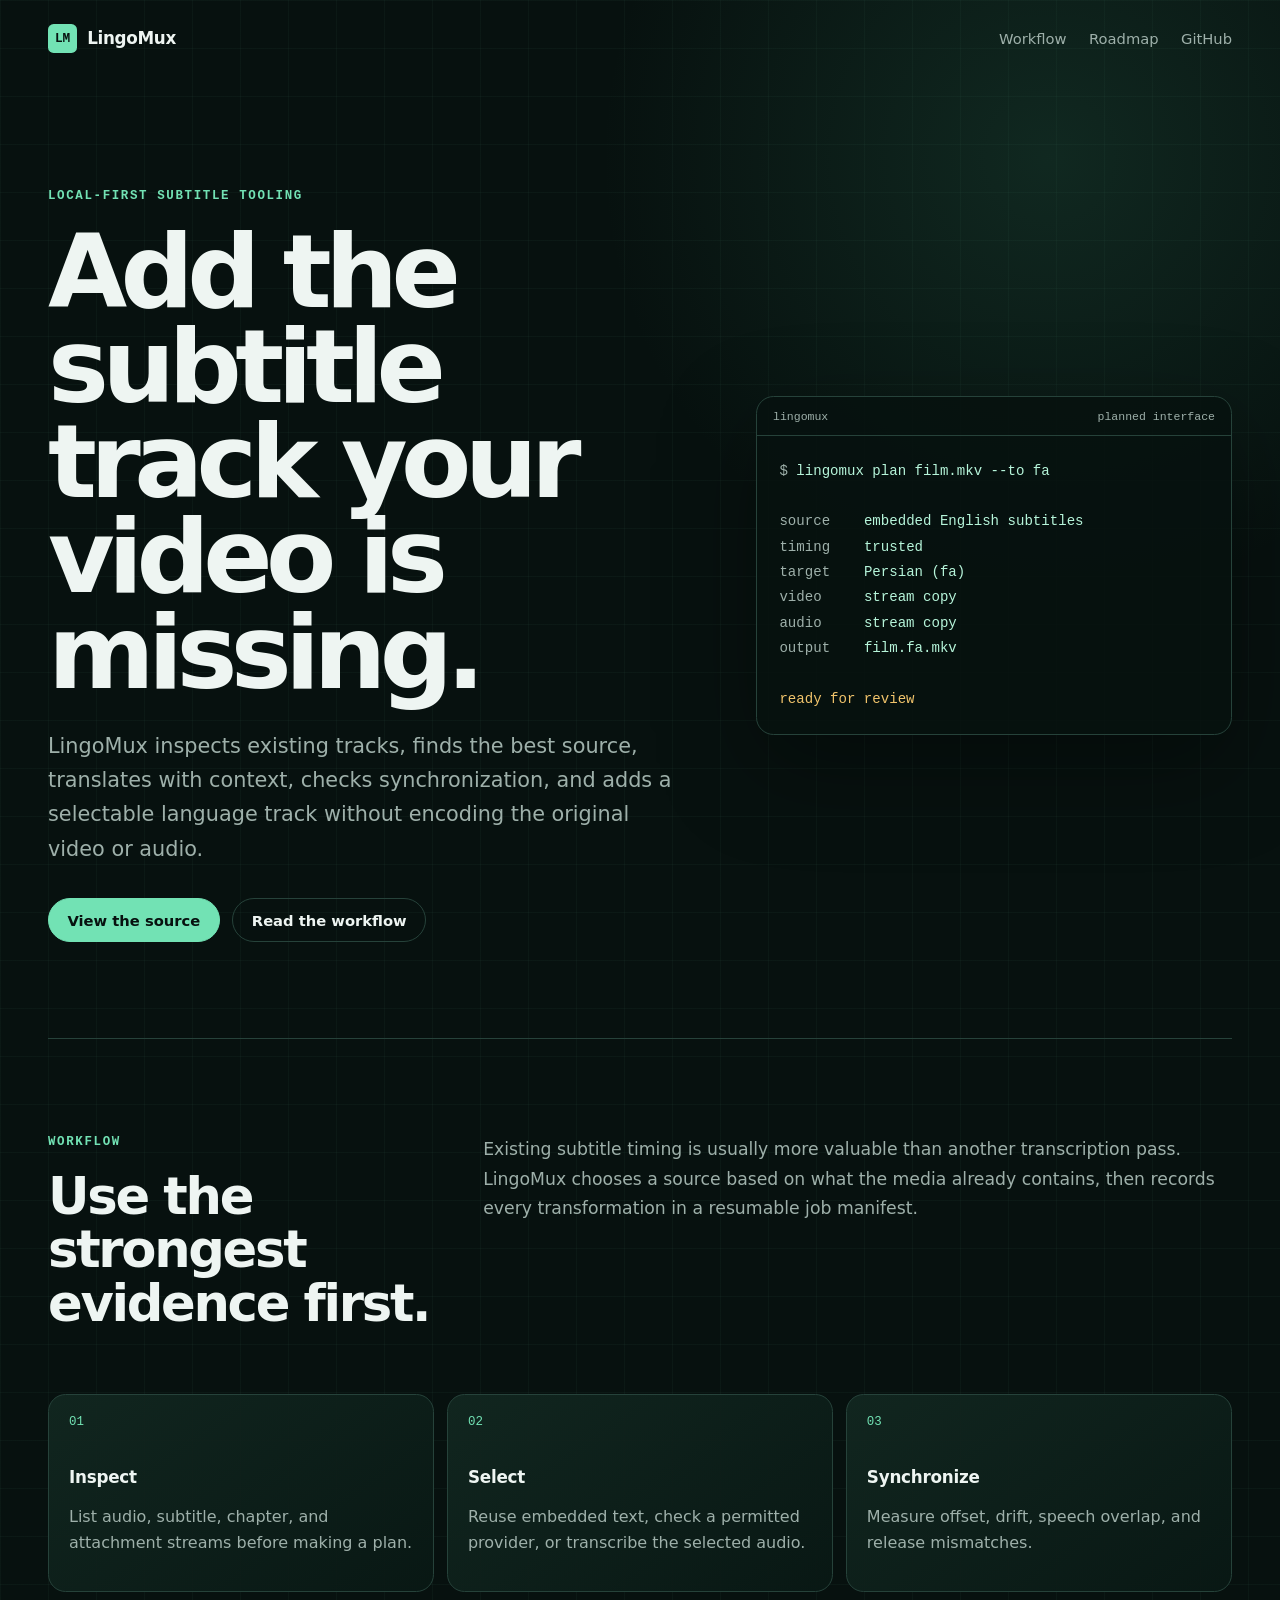
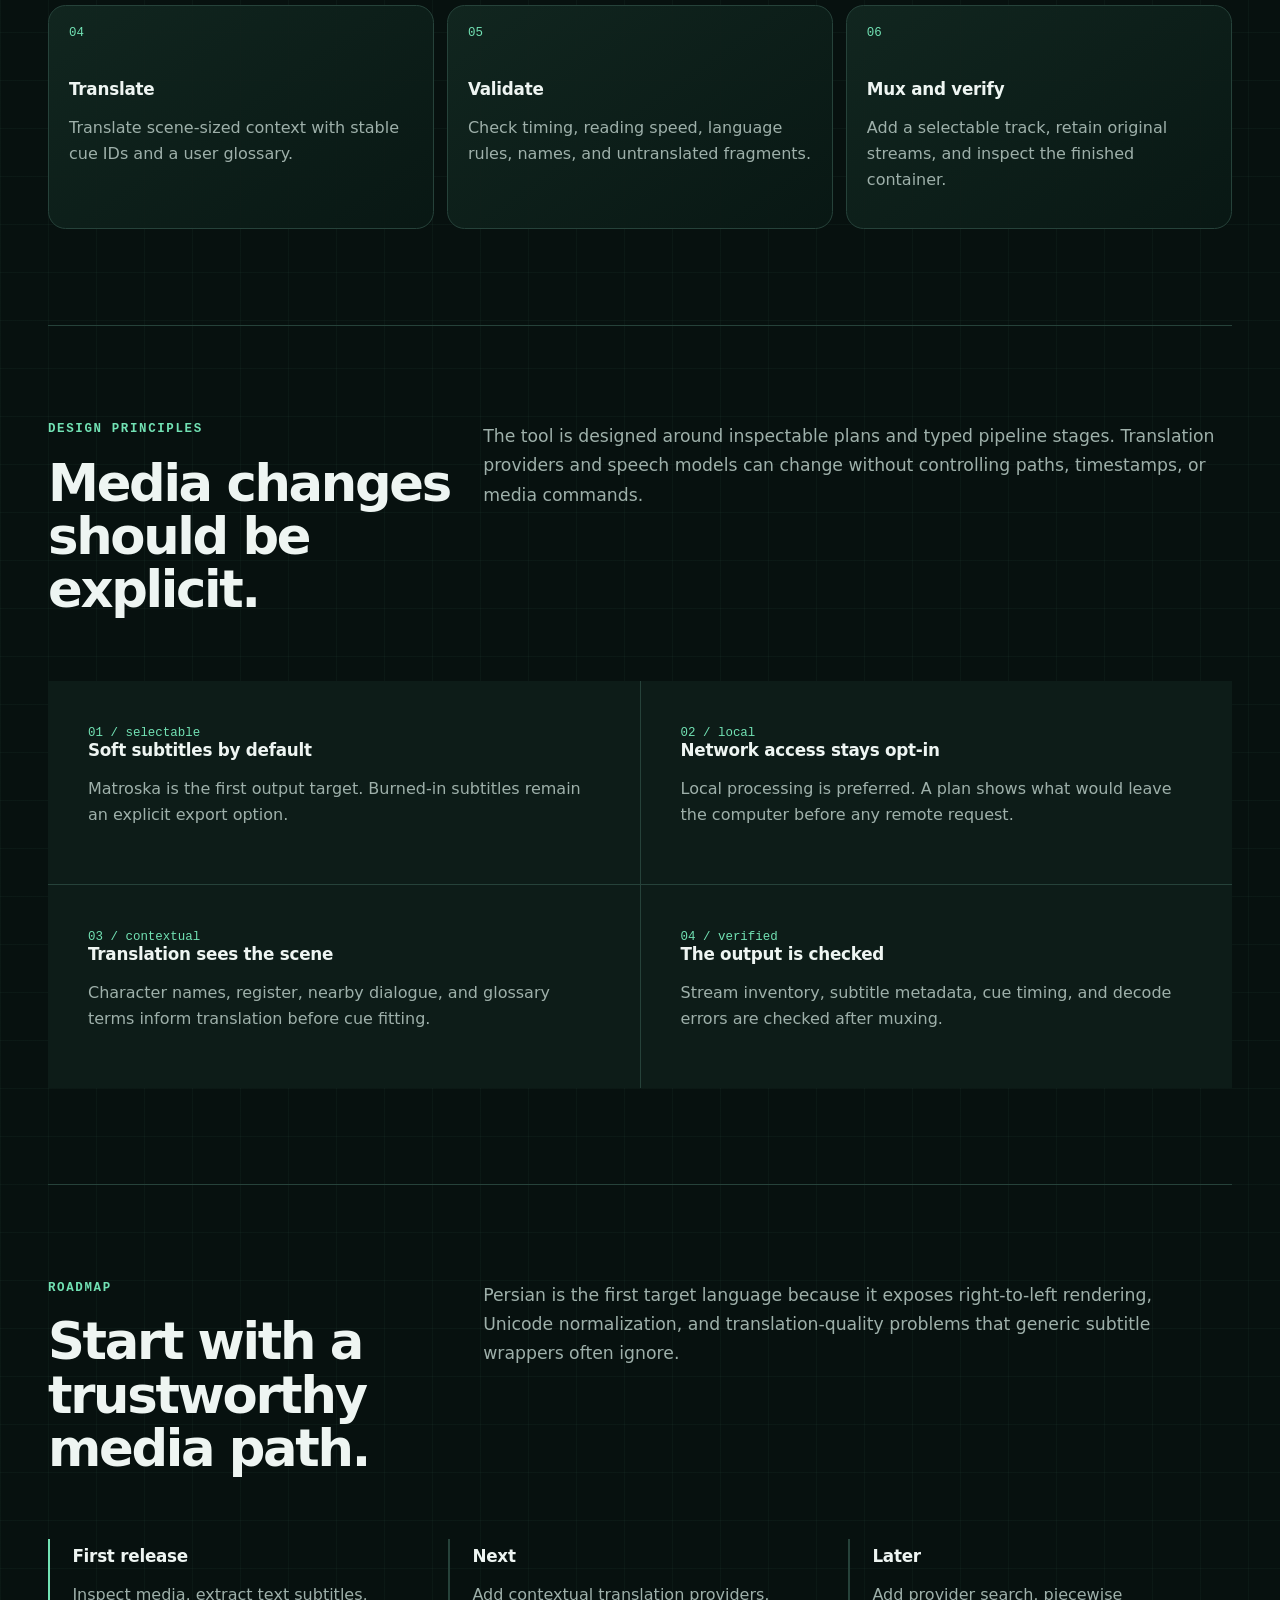
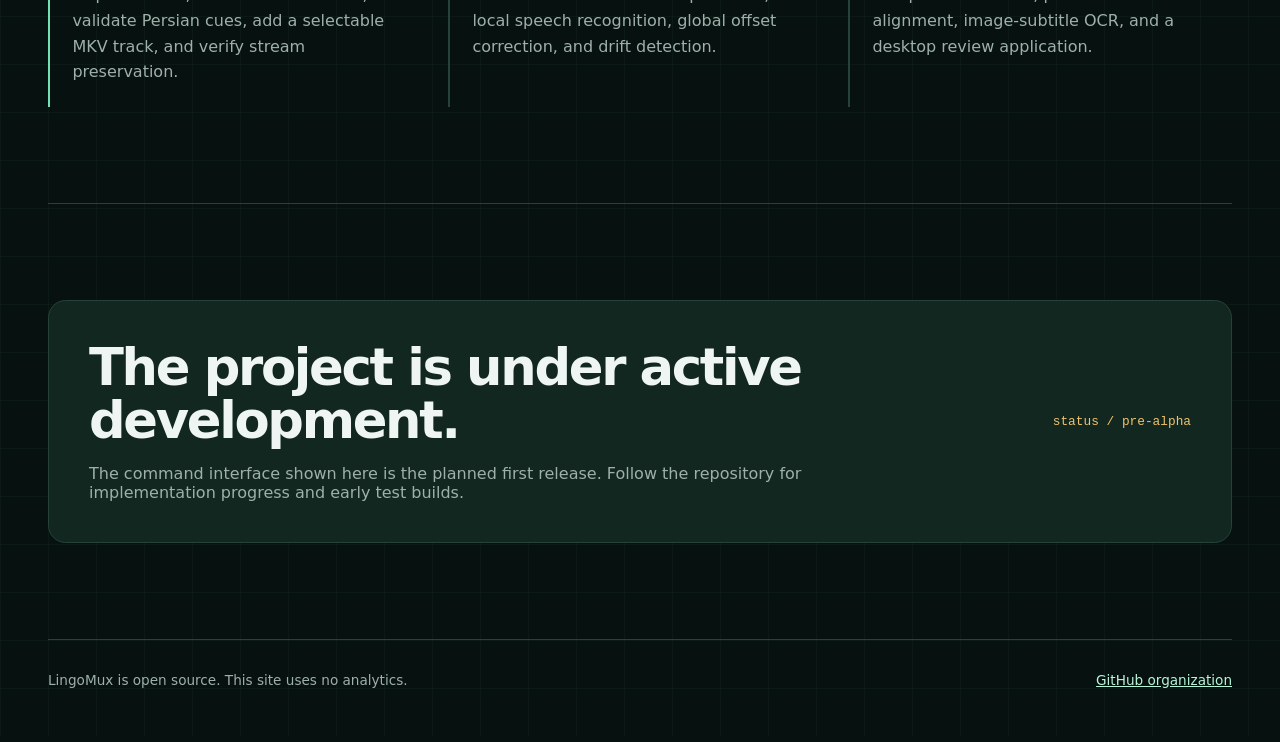
==== index.html @ d8ef8a3f "Build LingoMux website" ====
<!doctype html>
<html lang="en">
  <head>
    <meta charset="utf-8">
    <meta name="viewport" content="width=device-width, initial-scale=1">
    <meta name="theme-color" content="#07110f">
    <meta name="description" content="LingoMux creates translated subtitle tracks that stay synchronized with video.">
    <meta property="og:type" content="website">
    <meta property="og:title" content="LingoMux">
    <meta property="og:description" content="Add the subtitle track your video is missing.">
    <meta property="og:url" content="https://lingomux.github.io/">
    <meta name="twitter:card" content="summary">
    <title>LingoMux | Selectable translated subtitles</title>
    <link rel="canonical" href="https://lingomux.github.io/">
    <link rel="stylesheet" href="/assets/styles.css">
  </head>
  <body>
    <a class="skip-link" href="#main">Skip to content</a>
    <header class="site-header">
      <a class="brand" href="/" aria-label="LingoMux home">
        <span class="brand-mark" aria-hidden="true">LM</span>
        LingoMux
      </a>
      <nav class="site-nav" aria-label="Primary navigation">
        <a href="#workflow">Workflow</a>
        <a href="#roadmap">Roadmap</a>
        <a href="https://github.com/lingomux/lingomux">GitHub</a>
      </nav>
    </header>

    <main id="main">
      <section class="hero" aria-labelledby="hero-title">
        <div class="hero-copy">
          <p class="eyebrow">Local-first subtitle tooling</p>
          <h1 id="hero-title">Add the subtitle track your video is missing.</h1>
          <p>LingoMux inspects existing tracks, finds the best source, translates with context, checks synchronization, and adds a selectable language track without encoding the original video or audio.</p>
          <div class="actions">
            <a class="button button-primary" href="https://github.com/lingomux/lingomux">View the source</a>
            <a class="button button-secondary" href="#workflow">Read the workflow</a>
          </div>
        </div>

        <div class="terminal" aria-label="Planned LingoMux command output">
          <div class="terminal-bar">
            <span>lingomux</span>
            <span>planned interface</span>
          </div>
          <pre><span class="dim">$</span> lingomux plan film.mkv --to fa

<span class="dim">source</span>    embedded English subtitles
<span class="dim">timing</span>    trusted
<span class="dim">target</span>    Persian (fa)
<span class="dim">video</span>     stream copy
<span class="dim">audio</span>     stream copy
<span class="dim">output</span>    film.fa.mkv

<span class="signal">ready for review</span></pre>
        </div>
      </section>

      <section class="section" id="workflow" aria-labelledby="workflow-title">
        <div class="section-heading">
          <div>
            <p class="eyebrow">Workflow</p>
            <h2 id="workflow-title">Use the strongest evidence first.</h2>
          </div>
          <p>Existing subtitle timing is usually more valuable than another transcription pass. LingoMux chooses a source based on what the media already contains, then records every transformation in a resumable job manifest.</p>
        </div>

        <ol class="pipeline">
          <li>
            <h3>Inspect</h3>
            <p>List audio, subtitle, chapter, and attachment streams before making a plan.</p>
          </li>
          <li>
            <h3>Select</h3>
            <p>Reuse embedded text, check a permitted provider, or transcribe the selected audio.</p>
          </li>
          <li>
            <h3>Synchronize</h3>
            <p>Measure offset, drift, speech overlap, and release mismatches.</p>
          </li>
          <li>
            <h3>Translate</h3>
            <p>Translate scene-sized context with stable cue IDs and a user glossary.</p>
          </li>
          <li>
            <h3>Validate</h3>
            <p>Check timing, reading speed, language rules, names, and untranslated fragments.</p>
          </li>
          <li>
            <h3>Mux and verify</h3>
            <p>Add a selectable track, retain original streams, and inspect the finished container.</p>
          </li>
        </ol>
      </section>

      <section class="section" aria-labelledby="principles-title">
        <div class="section-heading">
          <div>
            <p class="eyebrow">Design principles</p>
            <h2 id="principles-title">Media changes should be explicit.</h2>
          </div>
          <p>The tool is designed around inspectable plans and typed pipeline stages. Translation providers and speech models can change without controlling paths, timestamps, or media commands.</p>
        </div>

        <div class="feature-grid">
          <article class="feature">
            <code>01 / selectable</code>
            <h3>Soft subtitles by default</h3>
            <p>Matroska is the first output target. Burned-in subtitles remain an explicit export option.</p>
          </article>
          <article class="feature">
            <code>02 / local</code>
            <h3>Network access stays opt-in</h3>
            <p>Local processing is preferred. A plan shows what would leave the computer before any remote request.</p>
          </article>
          <article class="feature">
            <code>03 / contextual</code>
            <h3>Translation sees the scene</h3>
            <p>Character names, register, nearby dialogue, and glossary terms inform translation before cue fitting.</p>
          </article>
          <article class="feature">
            <code>04 / verified</code>
            <h3>The output is checked</h3>
            <p>Stream inventory, subtitle metadata, cue timing, and decode errors are checked after muxing.</p>
          </article>
        </div>
      </section>

      <section class="section" id="roadmap" aria-labelledby="roadmap-title">
        <div class="section-heading">
          <div>
            <p class="eyebrow">Roadmap</p>
            <h2 id="roadmap-title">Start with a trustworthy media path.</h2>
          </div>
          <p>Persian is the first target language because it exposes right-to-left rendering, Unicode normalization, and translation-quality problems that generic subtitle wrappers often ignore.</p>
        </div>

        <div class="roadmap">
          <article>
            <h3>First release</h3>
            <p>Inspect media, extract text subtitles, validate Persian cues, add a selectable MKV track, and verify stream preservation.</p>
          </article>
          <article>
            <h3>Next</h3>
            <p>Add contextual translation providers, local speech recognition, global offset correction, and drift detection.</p>
          </article>
          <article>
            <h3>Later</h3>
            <p>Add provider search, piecewise alignment, image-subtitle OCR, and a desktop review application.</p>
          </article>
        </div>
      </section>

      <section class="section" aria-labelledby="status-title">
        <div class="status">
          <div>
            <h2 id="status-title">The project is under active development.</h2>
            <p>The command interface shown here is the planned first release. Follow the repository for implementation progress and early test builds.</p>
          </div>
          <span class="status-label">status / pre-alpha</span>
        </div>
      </section>
    </main>

    <footer class="site-footer">
      <p>LingoMux is open source. This site uses no analytics.</p>
      <a href="https://github.com/lingomux">GitHub organization</a>
    </footer>
  </body>
</html>
---- assets/styles.css ----
:root {
  color-scheme: dark;
  --ink: #eef5f2;
  --muted: #9eb0aa;
  --canvas: #07110f;
  --panel: #0d1c18;
  --panel-strong: #122720;
  --line: #26423a;
  --accent: #72e2b4;
  --accent-strong: #b6f5da;
  --signal: #f0c36b;
  --danger: #ff9b8d;
  --page: 74rem;
  --radius: 1.1rem;
  font-family: Inter, ui-sans-serif, system-ui, -apple-system, BlinkMacSystemFont, "Segoe UI", sans-serif;
  font-synthesis: none;
  text-rendering: optimizeLegibility;
}

* {
  box-sizing: border-box;
}

html {
  scroll-behavior: smooth;
}

body {
  margin: 0;
  background:
    radial-gradient(circle at 82% 4%, rgb(49 123 94 / 22%), transparent 28rem),
    linear-gradient(rgb(114 226 180 / 4%) 1px, transparent 1px),
    linear-gradient(90deg, rgb(114 226 180 / 4%) 1px, transparent 1px),
    var(--canvas);
  background-size: auto, 3rem 3rem, 3rem 3rem, auto;
  color: var(--ink);
  min-height: 100vh;
}

a {
  color: inherit;
}

.skip-link {
  background: var(--accent);
  color: var(--canvas);
  left: 1rem;
  padding: 0.7rem 1rem;
  position: fixed;
  top: -5rem;
  z-index: 10;
}

.skip-link:focus {
  top: 1rem;
}

.site-header,
.site-footer,
main {
  margin-inline: auto;
  max-width: var(--page);
  width: calc(100% - 2.5rem);
}

.site-header {
  align-items: center;
  display: flex;
  justify-content: space-between;
  padding-block: 1.5rem;
}

.brand {
  align-items: center;
  display: inline-flex;
  font-size: 1.05rem;
  font-weight: 760;
  gap: 0.65rem;
  letter-spacing: -0.02em;
  text-decoration: none;
}

.brand-mark {
  align-items: center;
  background: var(--accent);
  border-radius: 0.35rem;
  color: var(--canvas);
  display: inline-flex;
  font-family: ui-monospace, "SFMono-Regular", Consolas, monospace;
  font-size: 0.8rem;
  height: 1.8rem;
  justify-content: center;
  width: 1.8rem;
}

.site-nav {
  display: flex;
  gap: 1.4rem;
}

.site-nav a {
  color: var(--muted);
  font-size: 0.92rem;
  text-decoration: none;
}

.site-nav a:hover,
.site-nav a:focus-visible {
  color: var(--accent-strong);
}

.hero {
  display: grid;
  gap: 4rem;
  grid-template-columns: minmax(0, 1.15fr) minmax(19rem, 0.85fr);
  min-height: 42rem;
  padding-block: 7rem 6rem;
}

.eyebrow {
  color: var(--accent);
  font-family: ui-monospace, "SFMono-Regular", Consolas, monospace;
  font-size: 0.78rem;
  font-weight: 700;
  letter-spacing: 0.13em;
  margin: 0 0 1.3rem;
  text-transform: uppercase;
}

h1,
h2,
h3,
p {
  margin-top: 0;
}

h1 {
  font-size: clamp(3.2rem, 8vw, 6.8rem);
  letter-spacing: -0.065em;
  line-height: 0.93;
  margin-bottom: 1.8rem;
  max-width: 10ch;
}

h2 {
  font-size: clamp(2rem, 4vw, 3.4rem);
  letter-spacing: -0.045em;
  line-height: 1.04;
  margin-bottom: 1rem;
}

h3 {
  font-size: 1.05rem;
  letter-spacing: -0.015em;
}

.hero-copy > p:not(.eyebrow) {
  color: var(--muted);
  font-size: clamp(1.05rem, 2vw, 1.3rem);
  line-height: 1.65;
  max-width: 43rem;
}

.actions {
  display: flex;
  flex-wrap: wrap;
  gap: 0.8rem;
  margin-top: 2rem;
}

.button {
  border: 1px solid var(--line);
  border-radius: 999px;
  display: inline-flex;
  font-size: 0.92rem;
  font-weight: 700;
  justify-content: center;
  padding: 0.8rem 1.15rem;
  text-decoration: none;
}

.button-primary {
  background: var(--accent);
  border-color: var(--accent);
  color: var(--canvas);
}

.button-secondary:hover,
.button-secondary:focus-visible {
  border-color: var(--accent);
  color: var(--accent-strong);
}

.terminal {
  align-self: center;
  background: rgb(7 17 15 / 85%);
  border: 1px solid var(--line);
  border-radius: var(--radius);
  box-shadow: 0 2rem 6rem rgb(0 0 0 / 35%);
  min-width: 0;
  overflow: hidden;
}

.terminal-bar {
  align-items: center;
  border-bottom: 1px solid var(--line);
  color: var(--muted);
  display: flex;
  font-family: ui-monospace, "SFMono-Regular", Consolas, monospace;
  font-size: 0.72rem;
  justify-content: space-between;
  padding: 0.8rem 1rem;
}

.terminal pre {
  color: var(--accent-strong);
  font-family: ui-monospace, "SFMono-Regular", Consolas, monospace;
  font-size: clamp(0.74rem, 1.5vw, 0.88rem);
  line-height: 1.8;
  margin: 0;
  overflow-x: auto;
  padding: 1.4rem;
}

.terminal .dim {
  color: var(--muted);
}

.terminal .signal {
  color: var(--signal);
}

.section {
  border-top: 1px solid var(--line);
  padding-block: 6rem;
}

.section-heading {
  display: grid;
  gap: 2rem;
  grid-template-columns: minmax(0, 0.7fr) minmax(18rem, 1.3fr);
  margin-bottom: 3rem;
}

.section-heading > p {
  color: var(--muted);
  font-size: 1.08rem;
  line-height: 1.7;
  max-width: 46rem;
}

.pipeline {
  counter-reset: stage;
  display: grid;
  gap: 0.8rem;
  grid-template-columns: repeat(3, 1fr);
  list-style: none;
  margin: 0;
  padding: 0;
}

.pipeline li {
  background: linear-gradient(145deg, rgb(18 39 32 / 94%), rgb(9 24 20 / 94%));
  border: 1px solid var(--line);
  border-radius: var(--radius);
  min-height: 11rem;
  padding: 1.25rem;
}

.pipeline li::before {
  color: var(--accent);
  content: "0" counter(stage);
  counter-increment: stage;
  display: block;
  font-family: ui-monospace, "SFMono-Regular", Consolas, monospace;
  font-size: 0.78rem;
  margin-bottom: 2.4rem;
}

.pipeline p,
.feature-grid p,
.roadmap p {
  color: var(--muted);
  line-height: 1.6;
}

.feature-grid {
  display: grid;
  gap: 1px;
  grid-template-columns: repeat(2, 1fr);
  overflow: hidden;
}

.feature {
  background: var(--panel);
  outline: 1px solid var(--line);
  padding: clamp(1.5rem, 4vw, 2.5rem);
}

.feature code {
  color: var(--accent);
  font-size: 0.78rem;
}

.roadmap {
  display: grid;
  gap: 1rem;
  grid-template-columns: repeat(3, 1fr);
}

.roadmap article {
  border-left: 2px solid var(--line);
  padding: 0.4rem 1.4rem;
}

.roadmap article:first-child {
  border-color: var(--accent);
}

.status {
  align-items: center;
  background: var(--panel-strong);
  border: 1px solid var(--line);
  border-radius: var(--radius);
  display: flex;
  gap: 1.2rem;
  justify-content: space-between;
  padding: clamp(1.5rem, 4vw, 2.5rem);
}

.status p {
  color: var(--muted);
  margin-bottom: 0;
  max-width: 45rem;
}

.status-label {
  color: var(--signal);
  font-family: ui-monospace, "SFMono-Regular", Consolas, monospace;
  font-size: 0.8rem;
  white-space: nowrap;
}

.site-footer {
  align-items: center;
  border-top: 1px solid var(--line);
  color: var(--muted);
  display: flex;
  font-size: 0.85rem;
  justify-content: space-between;
  padding-block: 2rem 3rem;
}

.site-footer p {
  margin: 0;
}

.site-footer a {
  color: var(--accent-strong);
}

:focus-visible {
  outline: 2px solid var(--accent);
  outline-offset: 4px;
}

@media (max-width: 760px) {
  .site-header,
  .site-footer,
  main {
    width: calc(100% - 1.5rem);
  }

  .site-nav a:not(:last-child) {
    display: none;
  }

  .hero,
  .section-heading {
    grid-template-columns: 1fr;
  }

  .hero {
    gap: 3rem;
    min-height: auto;
    padding-block: 4.5rem;
  }

  .pipeline,
  .feature-grid,
  .roadmap {
    grid-template-columns: 1fr;
  }

  .section {
    padding-block: 4rem;
  }

  .status,
  .site-footer {
    align-items: flex-start;
    flex-direction: column;
  }
}

@media (prefers-reduced-motion: reduce) {
  html {
    scroll-behavior: auto;
  }
}
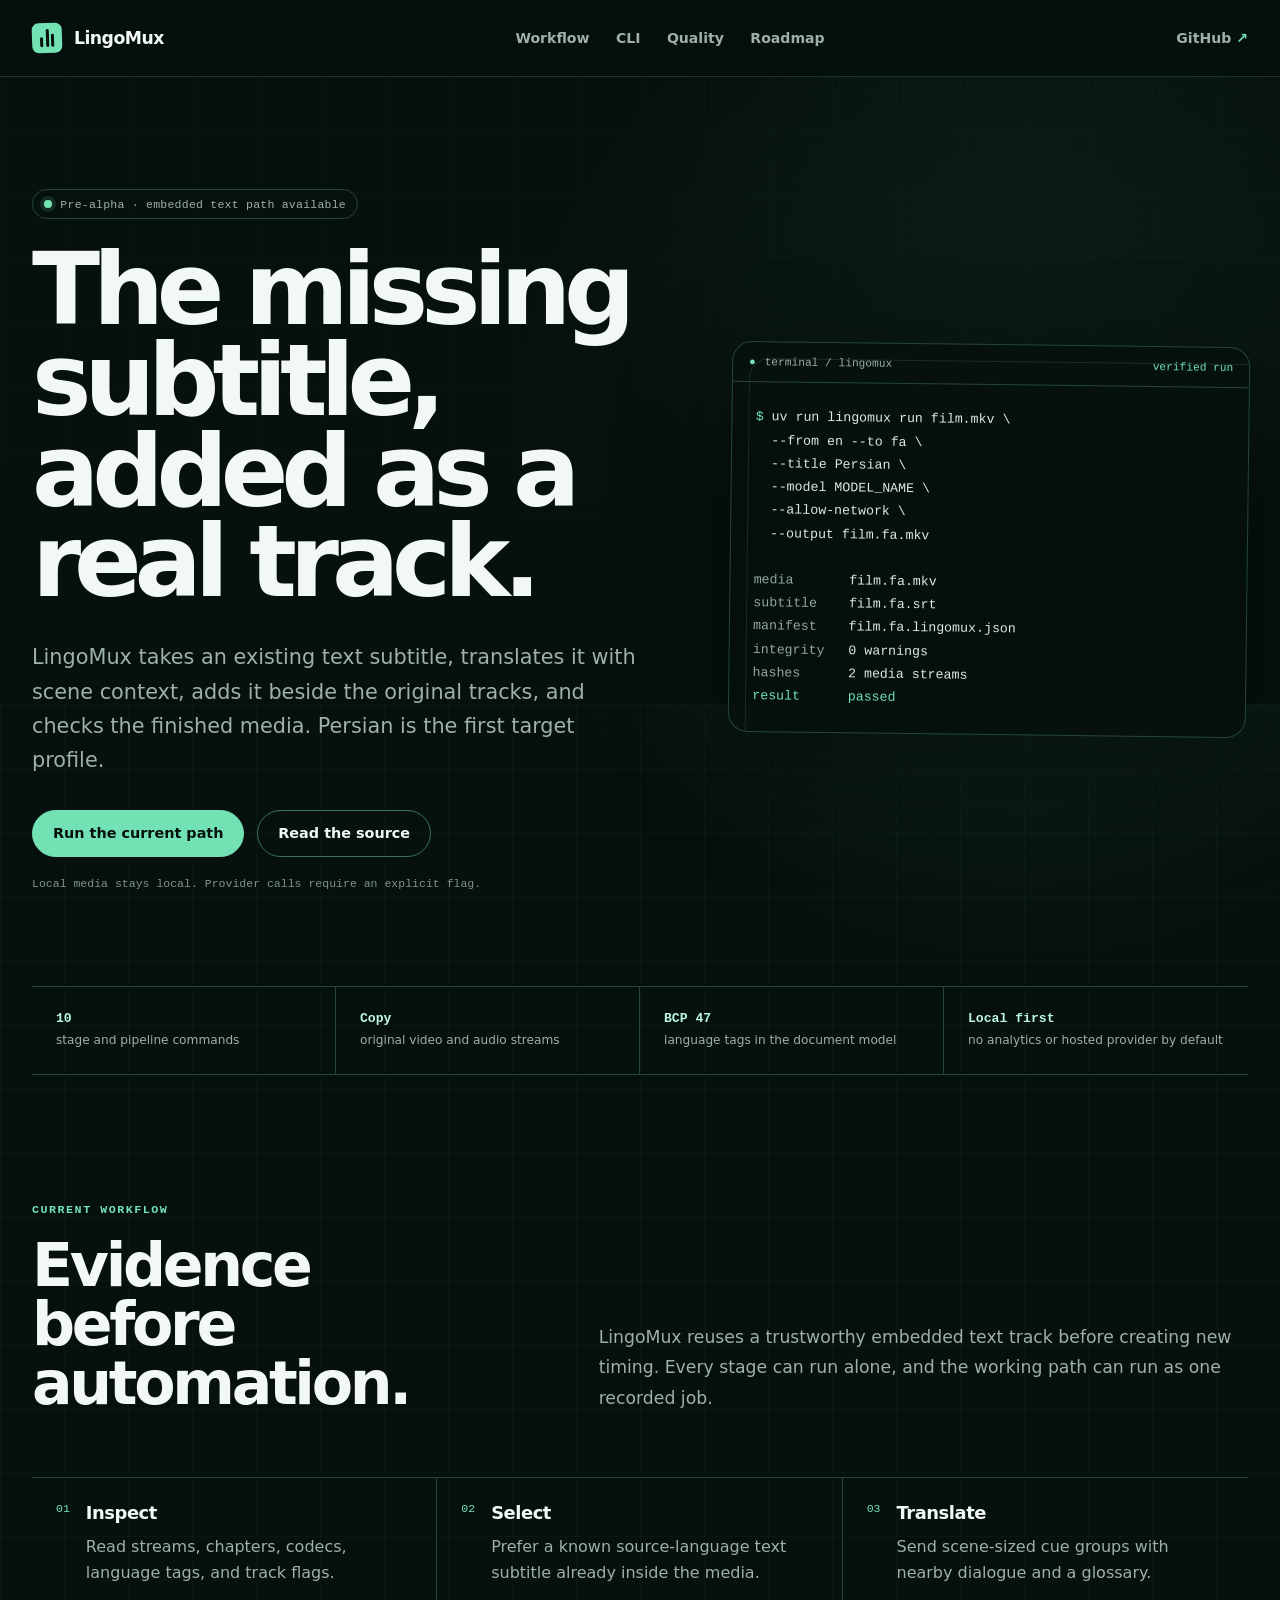
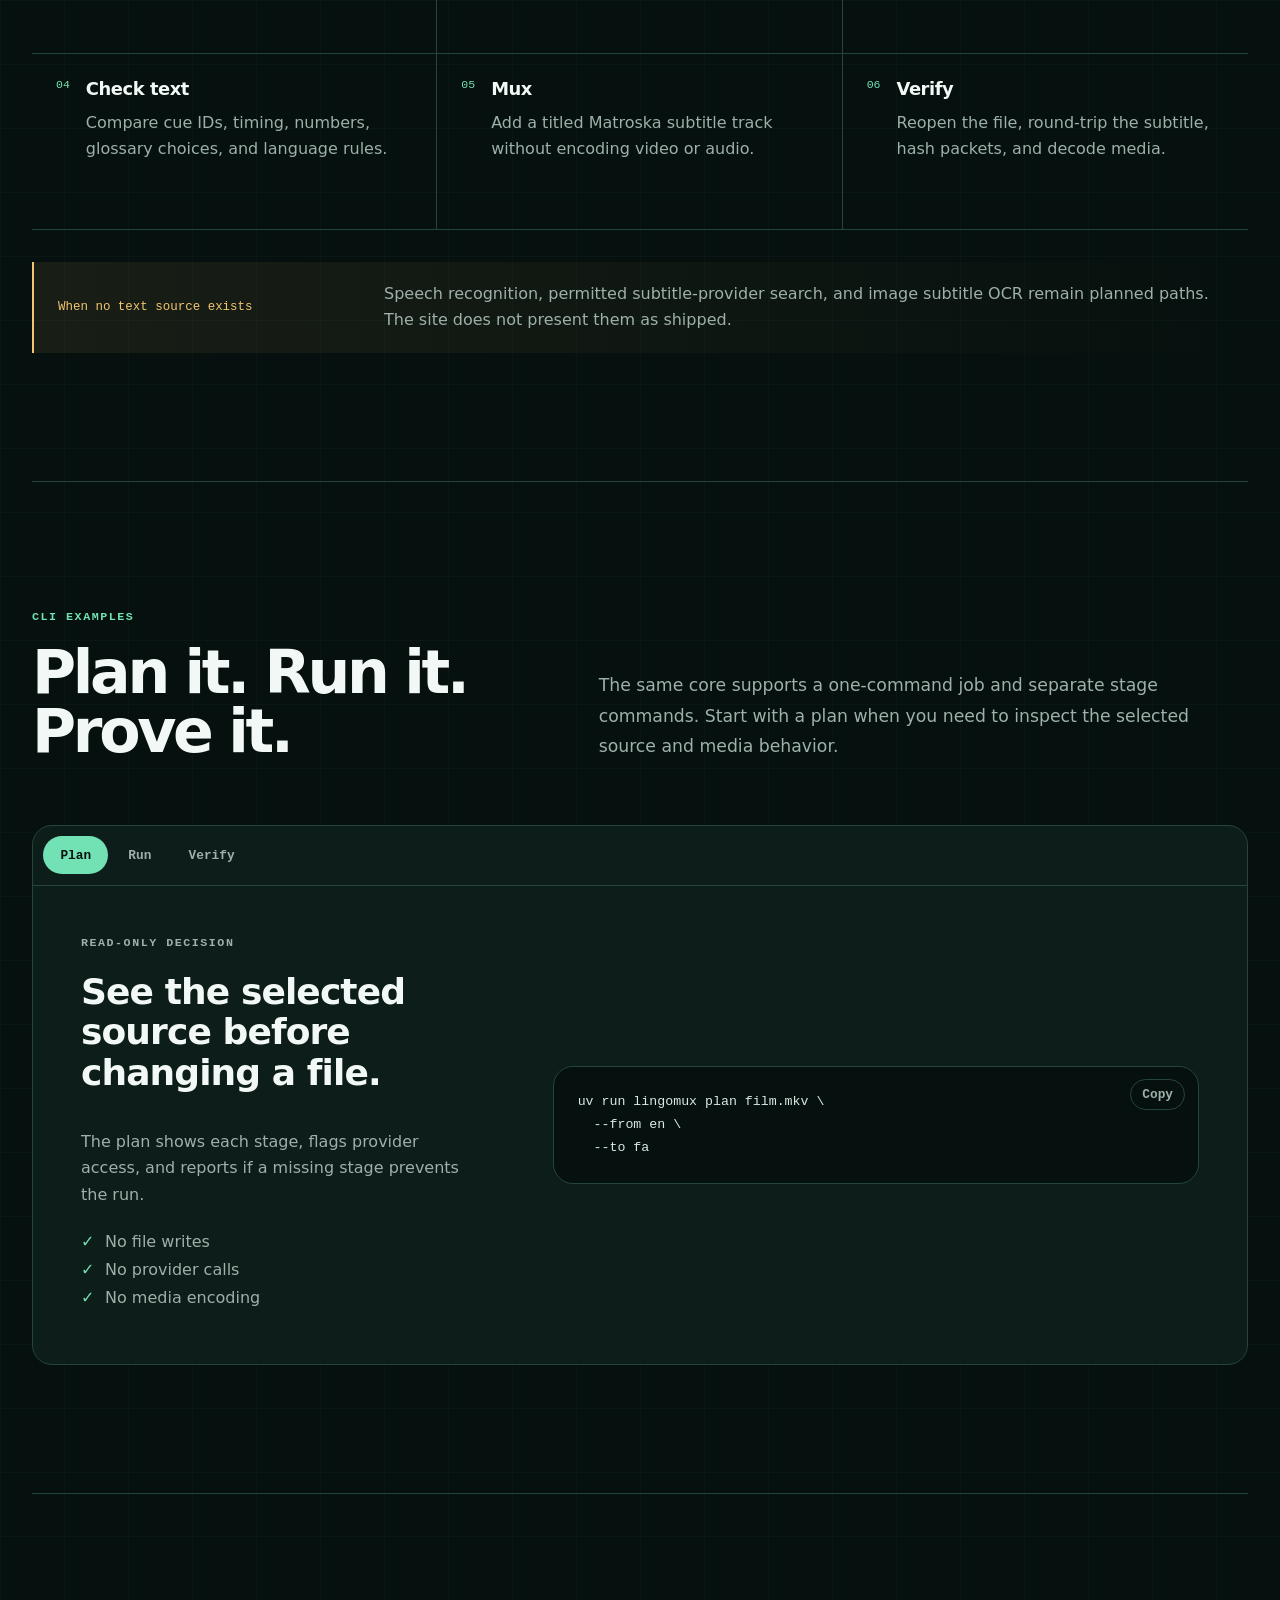
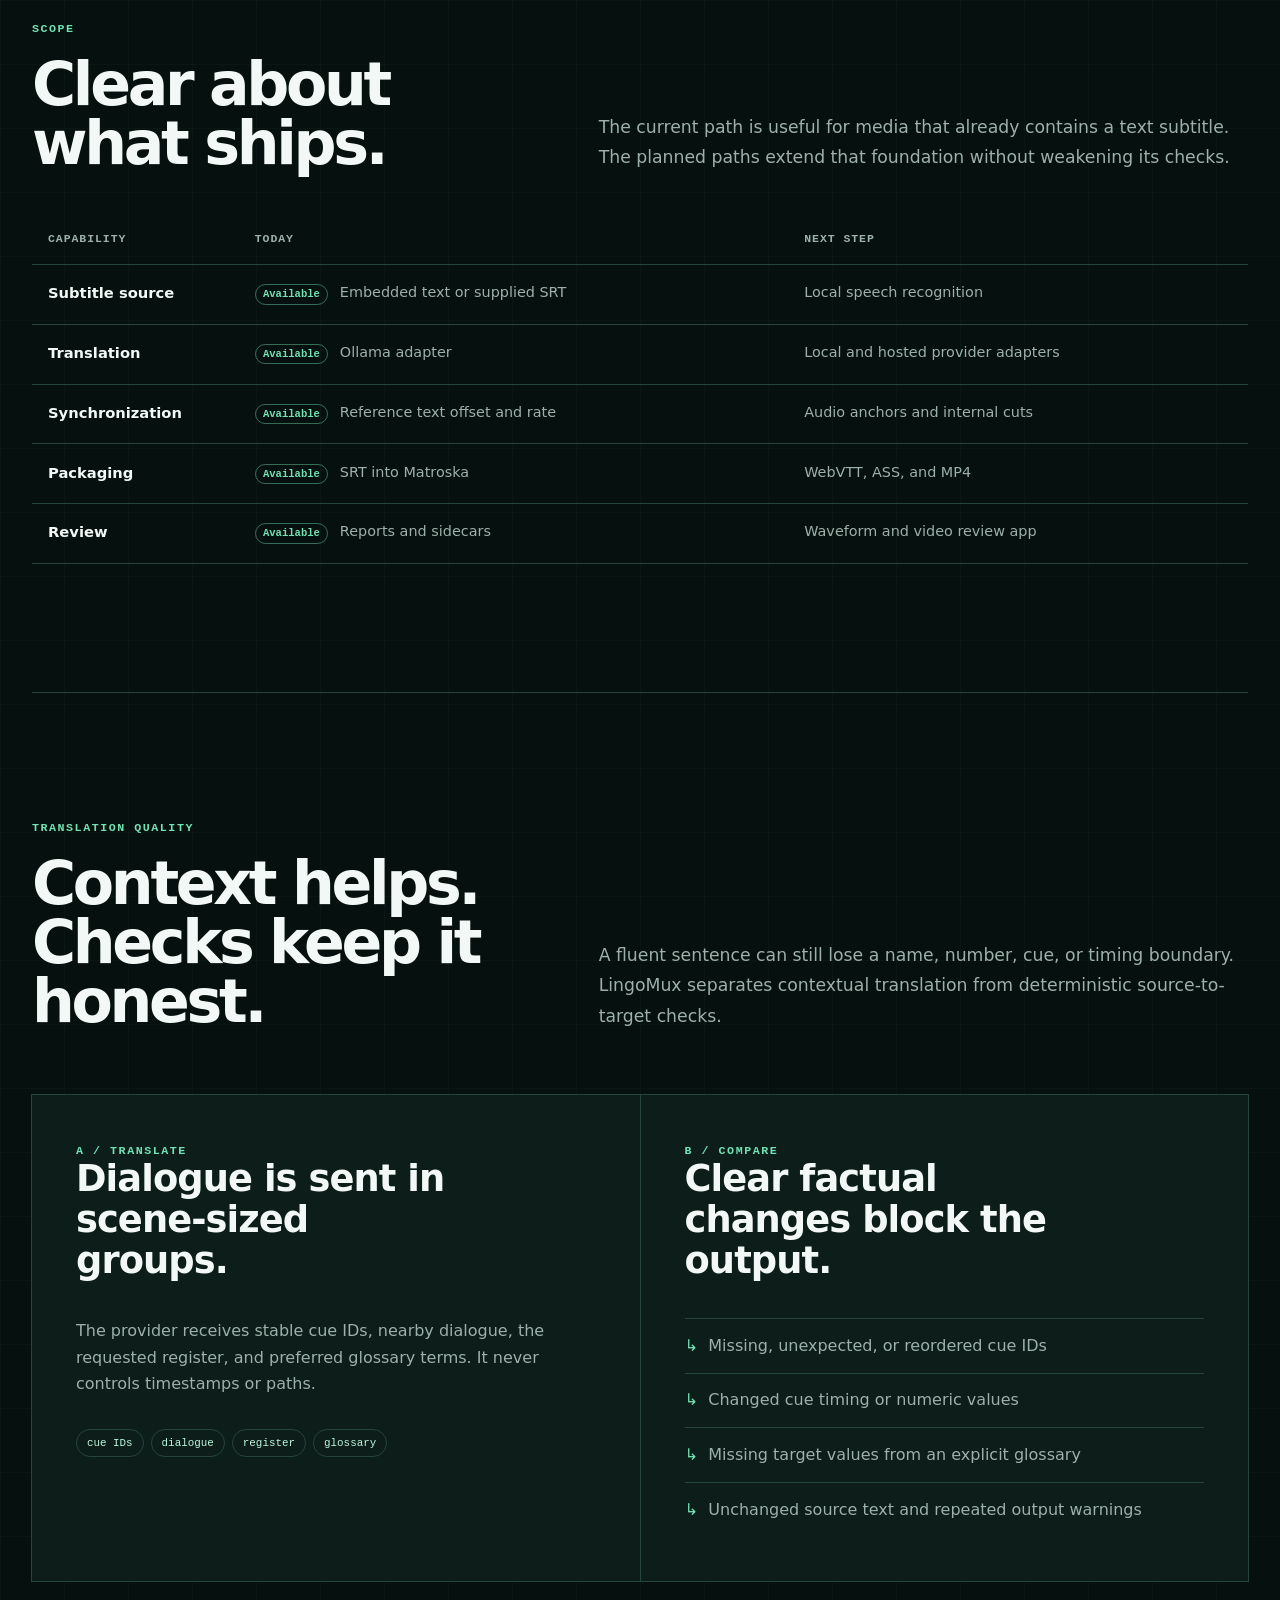
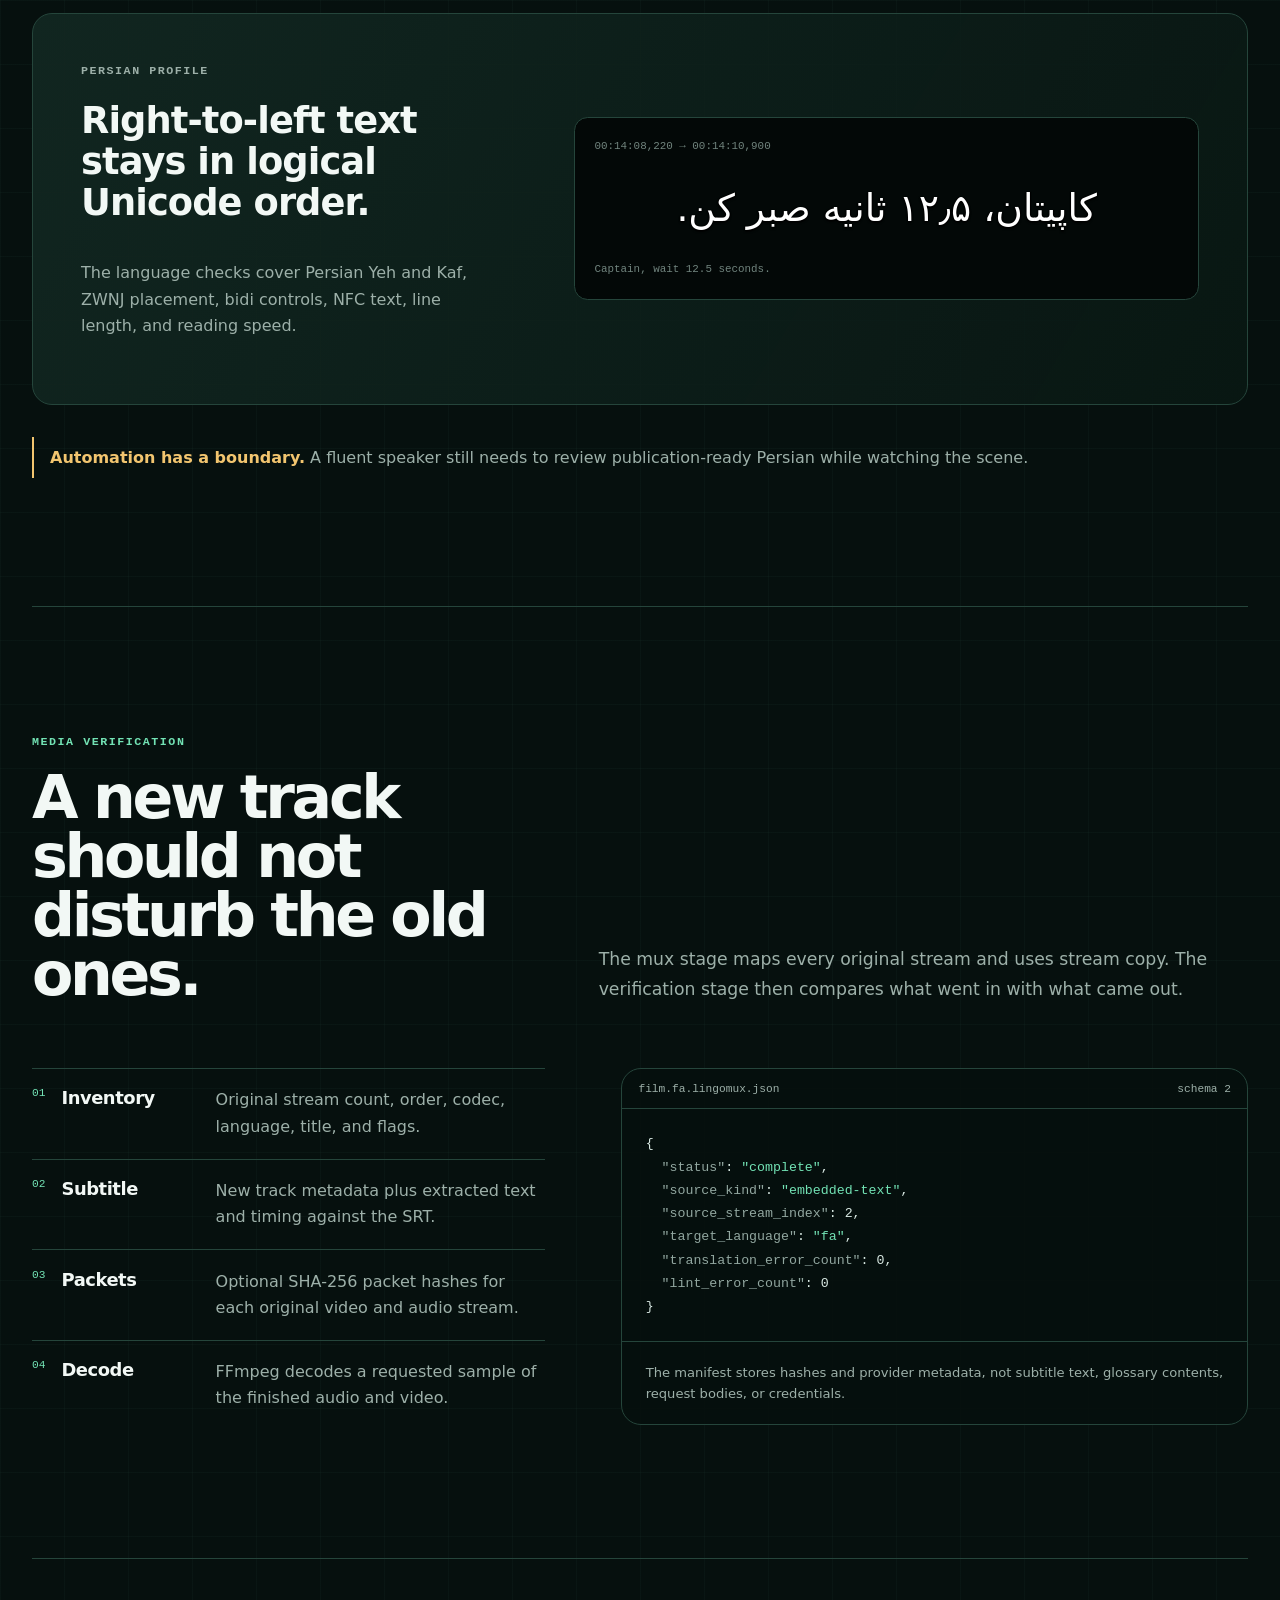
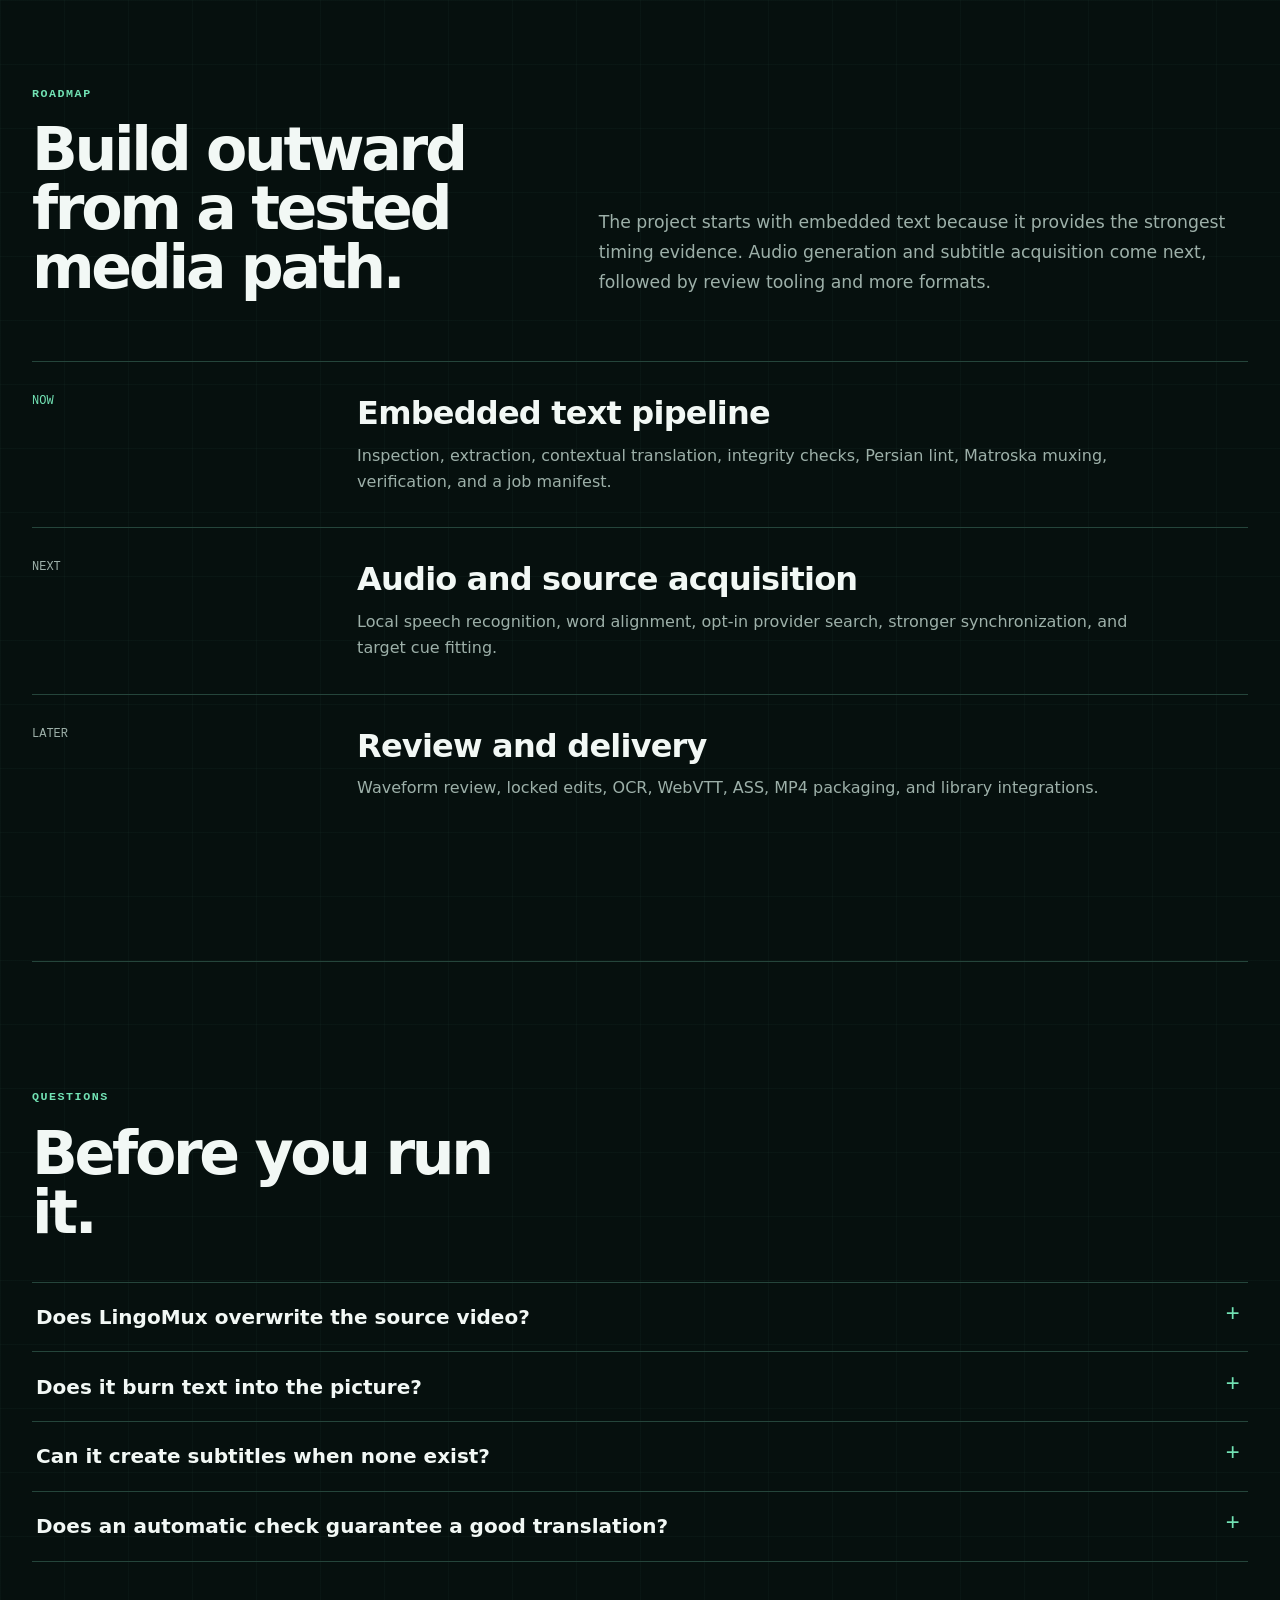
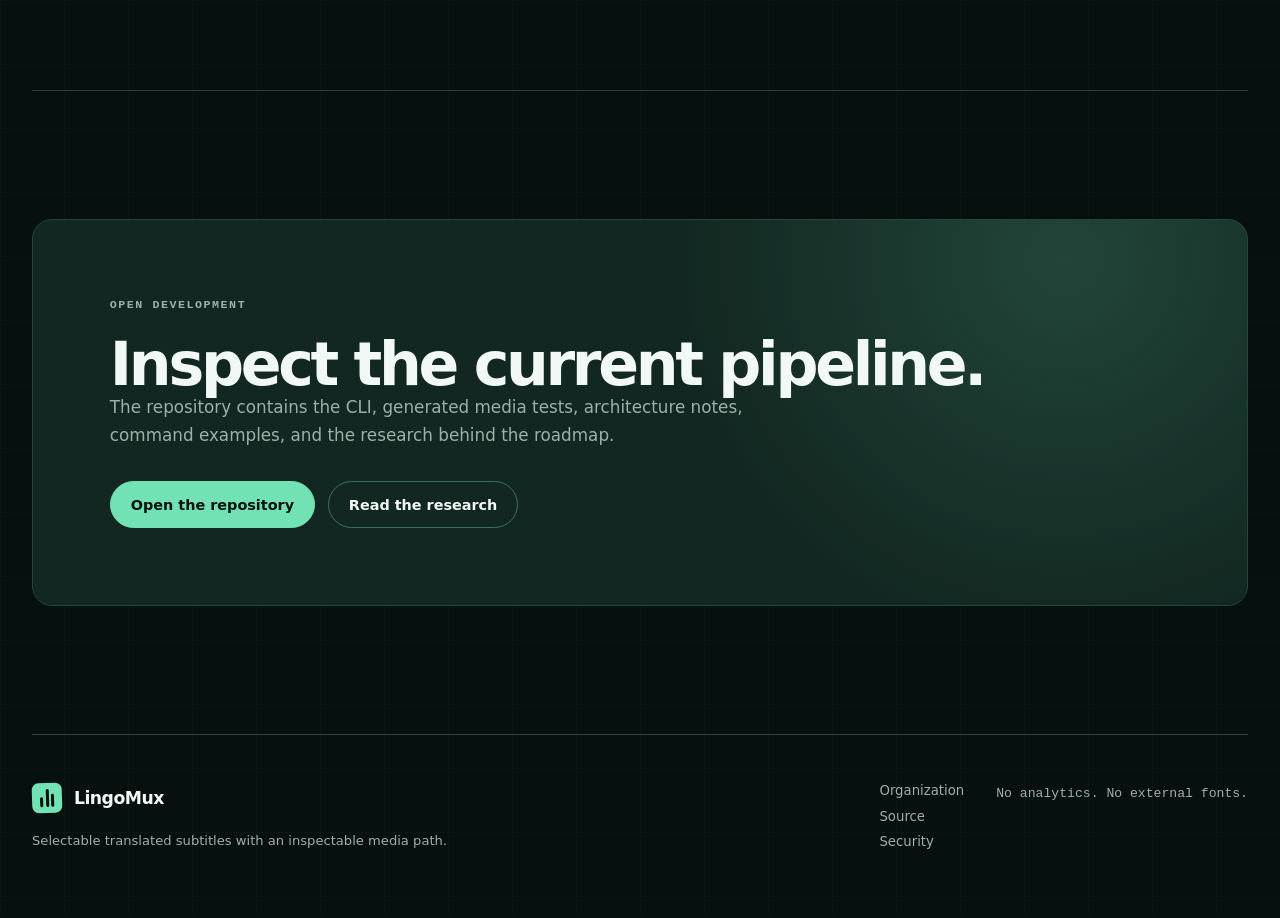
==== commit 51a26573: "Redesign project website" ====
--- a/index.html
+++ b/index.html
@@ -4,169 +4,363 @@
     <meta charset="utf-8">
     <meta name="viewport" content="width=device-width, initial-scale=1">
     <meta name="theme-color" content="#07110f">
-    <meta name="description" content="LingoMux creates translated subtitle tracks that stay synchronized with video.">
+    <meta name="description" content="LingoMux adds a translated subtitle as a selectable video track, then verifies the finished media.">
     <meta property="og:type" content="website">
-    <meta property="og:title" content="LingoMux">
-    <meta property="og:description" content="Add the subtitle track your video is missing.">
+    <meta property="og:title" content="LingoMux | Selectable translated subtitles">
+    <meta property="og:description" content="Build the subtitle track your video is missing, with inspectable translation and media checks.">
     <meta property="og:url" content="https://lingomux.github.io/">
-    <meta name="twitter:card" content="summary">
+    <meta property="og:image" content="https://lingomux.github.io/assets/lingomux-social.png">
+    <meta property="og:image:alt" content="LingoMux, selectable translated subtitles">
+    <meta property="og:image:width" content="1730">
+    <meta property="og:image:height" content="909">
+    <meta name="twitter:card" content="summary_large_image">
     <title>LingoMux | Selectable translated subtitles</title>
     <link rel="canonical" href="https://lingomux.github.io/">
     <link rel="stylesheet" href="/assets/styles.css">
+    <script src="/assets/site.js" defer></script>
   </head>
   <body>
     <a class="skip-link" href="#main">Skip to content</a>
+
     <header class="site-header">
-      <a class="brand" href="/" aria-label="LingoMux home">
-        <span class="brand-mark" aria-hidden="true">LM</span>
-        LingoMux
-      </a>
-      <nav class="site-nav" aria-label="Primary navigation">
-        <a href="#workflow">Workflow</a>
-        <a href="#roadmap">Roadmap</a>
-        <a href="https://github.com/lingomux/lingomux">GitHub</a>
-      </nav>
+      <div class="header-inner">
+        <a class="brand" href="/" aria-label="LingoMux home">
+          <span class="brand-mark" aria-hidden="true"><i></i><i></i><i></i></span>
+          <span>LingoMux</span>
+        </a>
+        <nav class="site-nav" aria-label="Primary navigation">
+          <a href="#workflow">Workflow</a>
+          <a href="#cli">CLI</a>
+          <a href="#quality">Quality</a>
+          <a href="#roadmap">Roadmap</a>
+        </nav>
+        <a class="header-link" href="https://github.com/lingomux/lingomux">GitHub <span aria-hidden="true">↗</span></a>
+      </div>
     </header>
 
     <main id="main">
       <section class="hero" aria-labelledby="hero-title">
         <div class="hero-copy">
-          <p class="eyebrow">Local-first subtitle tooling</p>
-          <h1 id="hero-title">Add the subtitle track your video is missing.</h1>
-          <p>LingoMux inspects existing tracks, finds the best source, translates with context, checks synchronization, and adds a selectable language track without encoding the original video or audio.</p>
+          <div class="status-chip"><span></span> Pre-alpha · embedded text path available</div>
+          <h1 id="hero-title">The missing subtitle, added as a real track.</h1>
+          <p class="hero-lede">LingoMux takes an existing text subtitle, translates it with scene context, adds it beside the original tracks, and checks the finished media. Persian is the first target profile.</p>
           <div class="actions">
-            <a class="button button-primary" href="https://github.com/lingomux/lingomux">View the source</a>
-            <a class="button button-secondary" href="#workflow">Read the workflow</a>
-          </div>
-        </div>
-
-        <div class="terminal" aria-label="Planned LingoMux command output">
-          <div class="terminal-bar">
-            <span>lingomux</span>
-            <span>planned interface</span>
-          </div>
-          <pre><span class="dim">$</span> lingomux plan film.mkv --to fa
-
-<span class="dim">source</span>    embedded English subtitles
-<span class="dim">timing</span>    trusted
-<span class="dim">target</span>    Persian (fa)
-<span class="dim">video</span>     stream copy
-<span class="dim">audio</span>     stream copy
-<span class="dim">output</span>    film.fa.mkv
-
-<span class="signal">ready for review</span></pre>
-        </div>
+            <a class="button button-primary" href="#quick-start">Run the current path</a>
+            <a class="button button-secondary" href="https://github.com/lingomux/lingomux">Read the source</a>
+          </div>
+          <p class="hero-note">Local media stays local. Provider calls require an explicit flag.</p>
+        </div>
+
+        <div class="hero-demo" aria-label="LingoMux command result">
+          <div class="window-bar">
+            <span class="window-title">terminal / lingomux</span>
+            <span class="window-state">verified run</span>
+          </div>
+          <pre><code><span class="prompt">$</span> uv run lingomux run film.mkv \
+  --from en --to fa \
+  --title Persian \
+  --model MODEL_NAME \
+  --allow-network \
+  --output film.fa.mkv
+
+<span class="key">media</span>       film.fa.mkv
+<span class="key">subtitle</span>    film.fa.srt
+<span class="key">manifest</span>    film.fa.lingomux.json
+<span class="key">integrity</span>   0 warnings
+<span class="key">hashes</span>      2 media streams
+<span class="pass">result      passed</span></code></pre>
+        </div>
+      </section>
+
+      <section class="proof-strip" aria-label="Current project facts">
+        <div><strong>10</strong><span>stage and pipeline commands</span></div>
+        <div><strong>Copy</strong><span>original video and audio streams</span></div>
+        <div><strong>BCP 47</strong><span>language tags in the document model</span></div>
+        <div><strong>Local first</strong><span>no analytics or hosted provider by default</span></div>
       </section>
 
       <section class="section" id="workflow" aria-labelledby="workflow-title">
         <div class="section-heading">
           <div>
-            <p class="eyebrow">Workflow</p>
-            <h2 id="workflow-title">Use the strongest evidence first.</h2>
-          </div>
-          <p>Existing subtitle timing is usually more valuable than another transcription pass. LingoMux chooses a source based on what the media already contains, then records every transformation in a resumable job manifest.</p>
-        </div>
-
-        <ol class="pipeline">
-          <li>
-            <h3>Inspect</h3>
-            <p>List audio, subtitle, chapter, and attachment streams before making a plan.</p>
-          </li>
-          <li>
-            <h3>Select</h3>
-            <p>Reuse embedded text, check a permitted provider, or transcribe the selected audio.</p>
-          </li>
-          <li>
-            <h3>Synchronize</h3>
-            <p>Measure offset, drift, speech overlap, and release mismatches.</p>
-          </li>
-          <li>
-            <h3>Translate</h3>
-            <p>Translate scene-sized context with stable cue IDs and a user glossary.</p>
-          </li>
-          <li>
-            <h3>Validate</h3>
-            <p>Check timing, reading speed, language rules, names, and untranslated fragments.</p>
-          </li>
-          <li>
-            <h3>Mux and verify</h3>
-            <p>Add a selectable track, retain original streams, and inspect the finished container.</p>
-          </li>
+            <p class="eyebrow">Current workflow</p>
+            <h2 id="workflow-title">Evidence before automation.</h2>
+          </div>
+          <p>LingoMux reuses a trustworthy embedded text track before creating new timing. Every stage can run alone, and the working path can run as one recorded job.</p>
+        </div>
+
+        <div class="flow" aria-label="Embedded text subtitle workflow">
+          <article>
+            <span>01</span>
+            <div><h3>Inspect</h3><p>Read streams, chapters, codecs, language tags, and track flags.</p></div>
+          </article>
+          <article>
+            <span>02</span>
+            <div><h3>Select</h3><p>Prefer a known source-language text subtitle already inside the media.</p></div>
+          </article>
+          <article>
+            <span>03</span>
+            <div><h3>Translate</h3><p>Send scene-sized cue groups with nearby dialogue and a glossary.</p></div>
+          </article>
+          <article>
+            <span>04</span>
+            <div><h3>Check text</h3><p>Compare cue IDs, timing, numbers, glossary choices, and language rules.</p></div>
+          </article>
+          <article>
+            <span>05</span>
+            <div><h3>Mux</h3><p>Add a titled Matroska subtitle track without encoding video or audio.</p></div>
+          </article>
+          <article>
+            <span>06</span>
+            <div><h3>Verify</h3><p>Reopen the file, round-trip the subtitle, hash packets, and decode media.</p></div>
+          </article>
+        </div>
+
+        <div class="planned-branch">
+          <span>When no text source exists</span>
+          <p>Speech recognition, permitted subtitle-provider search, and image subtitle OCR remain planned paths. The site does not present them as shipped.</p>
+        </div>
+      </section>
+
+      <section class="section command-section" id="cli" aria-labelledby="cli-title">
+        <div class="section-heading">
+          <div>
+            <p class="eyebrow">CLI examples</p>
+            <h2 id="cli-title">Plan it. Run it. Prove it.</h2>
+          </div>
+          <p>The same core supports a one-command job and separate stage commands. Start with a plan when you need to inspect the selected source and media behavior.</p>
+        </div>
+
+        <div class="command-workbench" id="quick-start">
+          <div class="command-tabs" role="tablist" aria-label="Command examples">
+            <button type="button" role="tab" aria-selected="true" aria-controls="panel-plan" id="tab-plan" data-command-tab="plan">Plan</button>
+            <button type="button" role="tab" aria-selected="false" aria-controls="panel-run" id="tab-run" data-command-tab="run">Run</button>
+            <button type="button" role="tab" aria-selected="false" aria-controls="panel-verify" id="tab-verify" data-command-tab="verify">Verify</button>
+          </div>
+
+          <section class="command-panel is-active" id="panel-plan" role="tabpanel" aria-labelledby="tab-plan" data-command-panel="plan">
+            <div class="command-copy">
+              <p class="eyebrow">Read-only decision</p>
+              <h3>See the selected source before changing a file.</h3>
+              <p>The plan shows each stage, flags provider access, and reports if a missing stage prevents the run.</p>
+              <ul class="check-list">
+                <li>No file writes</li>
+                <li>No provider calls</li>
+                <li>No media encoding</li>
+              </ul>
+            </div>
+            <div class="code-shell">
+              <button class="copy-button" type="button" data-copy-target="code-plan">Copy</button>
+              <pre id="code-plan"><code>uv run lingomux plan film.mkv \
+  --from en \
+  --to fa</code></pre>
+            </div>
+          </section>
+
+          <section class="command-panel" id="panel-run" role="tabpanel" aria-labelledby="tab-run" data-command-panel="run">
+            <div class="command-copy">
+              <p class="eyebrow">Recorded pipeline</p>
+              <h3>Create the selectable track and its audit record.</h3>
+              <p>The command writes a new MKV, an editable SRT sidecar, and a versioned JSON manifest.</p>
+              <ul class="check-list">
+                <li>Scene context and glossary</li>
+                <li>Temporary sibling outputs</li>
+                <li>Verification before final move</li>
+              </ul>
+            </div>
+            <div class="code-shell">
+              <button class="copy-button" type="button" data-copy-target="code-run">Copy</button>
+              <pre id="code-run"><code>uv run lingomux run film.mkv \
+  --from en --to fa \
+  --title Persian \
+  --model MODEL_NAME \
+  --glossary glossary.json \
+  --allow-network \
+  --output film.fa.mkv</code></pre>
+            </div>
+          </section>
+
+          <section class="command-panel" id="panel-verify" role="tabpanel" aria-labelledby="tab-verify" data-command-panel="verify">
+            <div class="command-copy">
+              <p class="eyebrow">Independent proof</p>
+              <h3>Check a finished container again.</h3>
+              <p>Verification can compare the translated sidecar, packet hashes for original media, and a decoded sample.</p>
+              <ul class="check-list">
+                <li>Stream and chapter inventory</li>
+                <li>Track language and title</li>
+                <li>Subtitle round trip</li>
+              </ul>
+            </div>
+            <div class="code-shell">
+              <button class="copy-button" type="button" data-copy-target="code-verify">Copy</button>
+              <pre id="code-verify"><code>uv run lingomux verify \
+  film.mkv film.fa.mkv \
+  --language fa \
+  --title Persian \
+  --subtitle film.fa.srt \
+  --hash-media</code></pre>
+            </div>
+          </section>
+        </div>
+      </section>
+
+      <section class="section" aria-labelledby="shipping-title">
+        <div class="section-heading compact-heading">
+          <div>
+            <p class="eyebrow">Scope</p>
+            <h2 id="shipping-title">Clear about what ships.</h2>
+          </div>
+          <p>The current path is useful for media that already contains a text subtitle. The planned paths extend that foundation without weakening its checks.</p>
+        </div>
+
+        <div class="scope-table-wrap">
+          <table class="scope-table">
+            <thead><tr><th>Capability</th><th>Today</th><th>Next step</th></tr></thead>
+            <tbody>
+              <tr><th>Subtitle source</th><td><span class="scope-state available">Available</span> Embedded text or supplied SRT</td><td>Local speech recognition</td></tr>
+              <tr><th>Translation</th><td><span class="scope-state available">Available</span> Ollama adapter</td><td>Local and hosted provider adapters</td></tr>
+              <tr><th>Synchronization</th><td><span class="scope-state available">Available</span> Reference text offset and rate</td><td>Audio anchors and internal cuts</td></tr>
+              <tr><th>Packaging</th><td><span class="scope-state available">Available</span> SRT into Matroska</td><td>WebVTT, ASS, and MP4</td></tr>
+              <tr><th>Review</th><td><span class="scope-state available">Available</span> Reports and sidecars</td><td>Waveform and video review app</td></tr>
+            </tbody>
+          </table>
+        </div>
+      </section>
+
+      <section class="section" id="quality" aria-labelledby="quality-title">
+        <div class="section-heading">
+          <div>
+            <p class="eyebrow">Translation quality</p>
+            <h2 id="quality-title">Context helps. Checks keep it honest.</h2>
+          </div>
+          <p>A fluent sentence can still lose a name, number, cue, or timing boundary. LingoMux separates contextual translation from deterministic source-to-target checks.</p>
+        </div>
+
+        <div class="quality-layout">
+          <article class="quality-story">
+            <span class="quality-index">A / translate</span>
+            <h3>Dialogue is sent in scene-sized groups.</h3>
+            <p>The provider receives stable cue IDs, nearby dialogue, the requested register, and preferred glossary terms. It never controls timestamps or paths.</p>
+            <div class="context-row" aria-label="Translation context fields">
+              <span>cue IDs</span><span>dialogue</span><span>register</span><span>glossary</span>
+            </div>
+          </article>
+          <article class="quality-story quality-checks">
+            <span class="quality-index">B / compare</span>
+            <h3>Clear factual changes block the output.</h3>
+            <ul>
+              <li>Missing, unexpected, or reordered cue IDs</li>
+              <li>Changed cue timing or numeric values</li>
+              <li>Missing target values from an explicit glossary</li>
+              <li>Unchanged source text and repeated output warnings</li>
+            </ul>
+          </article>
+        </div>
+
+        <div class="persian-example">
+          <div>
+            <p class="eyebrow">Persian profile</p>
+            <h3>Right-to-left text stays in logical Unicode order.</h3>
+            <p>The language checks cover Persian Yeh and Kaf, ZWNJ placement, bidi controls, NFC text, line length, and reading speed.</p>
+          </div>
+          <div class="subtitle-frame">
+            <span>00:14:08,220 → 00:14:10,900</span>
+            <p lang="fa" dir="rtl">کاپیتان، ۱۲٫۵ ثانیه صبر کن.</p>
+            <small>Captain, wait 12.5 seconds.</small>
+          </div>
+        </div>
+
+        <p class="human-note"><strong>Automation has a boundary.</strong> A fluent speaker still needs to review publication-ready Persian while watching the scene.</p>
+      </section>
+
+      <section class="section verification-section" aria-labelledby="verification-title">
+        <div class="section-heading">
+          <div>
+            <p class="eyebrow">Media verification</p>
+            <h2 id="verification-title">A new track should not disturb the old ones.</h2>
+          </div>
+          <p>The mux stage maps every original stream and uses stream copy. The verification stage then compares what went in with what came out.</p>
+        </div>
+
+        <div class="verification-grid">
+          <div class="verification-list">
+            <article><span>01</span><h3>Inventory</h3><p>Original stream count, order, codec, language, title, and flags.</p></article>
+            <article><span>02</span><h3>Subtitle</h3><p>New track metadata plus extracted text and timing against the SRT.</p></article>
+            <article><span>03</span><h3>Packets</h3><p>Optional SHA-256 packet hashes for each original video and audio stream.</p></article>
+            <article><span>04</span><h3>Decode</h3><p>FFmpeg decodes a requested sample of the finished audio and video.</p></article>
+          </div>
+          <div class="manifest-card">
+            <div class="window-bar"><span>film.fa.lingomux.json</span><span>schema 2</span></div>
+            <pre><code>{
+  <span class="json-key">"status"</span>: <span class="json-string">"complete"</span>,
+  <span class="json-key">"source_kind"</span>: <span class="json-string">"embedded-text"</span>,
+  <span class="json-key">"source_stream_index"</span>: 2,
+  <span class="json-key">"target_language"</span>: <span class="json-string">"fa"</span>,
+  <span class="json-key">"translation_error_count"</span>: 0,
+  <span class="json-key">"lint_error_count"</span>: 0
+}</code></pre>
+            <p>The manifest stores hashes and provider metadata, not subtitle text, glossary contents, request bodies, or credentials.</p>
+          </div>
+        </div>
+      </section>
+
+      <section class="section" id="roadmap" aria-labelledby="roadmap-title">
+        <div class="section-heading">
+          <div>
+            <p class="eyebrow">Roadmap</p>
+            <h2 id="roadmap-title">Build outward from a tested media path.</h2>
+          </div>
+          <p>The project starts with embedded text because it provides the strongest timing evidence. Audio generation and subtitle acquisition come next, followed by review tooling and more formats.</p>
+        </div>
+
+        <ol class="roadmap-list">
+          <li class="current"><span>Now</span><div><h3>Embedded text pipeline</h3><p>Inspection, extraction, contextual translation, integrity checks, Persian lint, Matroska muxing, verification, and a job manifest.</p></div></li>
+          <li><span>Next</span><div><h3>Audio and source acquisition</h3><p>Local speech recognition, word alignment, opt-in provider search, stronger synchronization, and target cue fitting.</p></div></li>
+          <li><span>Later</span><div><h3>Review and delivery</h3><p>Waveform review, locked edits, OCR, WebVTT, ASS, MP4 packaging, and library integrations.</p></div></li>
         </ol>
       </section>
 
-      <section class="section" aria-labelledby="principles-title">
-        <div class="section-heading">
-          <div>
-            <p class="eyebrow">Design principles</p>
-            <h2 id="principles-title">Media changes should be explicit.</h2>
-          </div>
-          <p>The tool is designed around inspectable plans and typed pipeline stages. Translation providers and speech models can change without controlling paths, timestamps, or media commands.</p>
-        </div>
-
-        <div class="feature-grid">
-          <article class="feature">
-            <code>01 / selectable</code>
-            <h3>Soft subtitles by default</h3>
-            <p>Matroska is the first output target. Burned-in subtitles remain an explicit export option.</p>
-          </article>
-          <article class="feature">
-            <code>02 / local</code>
-            <h3>Network access stays opt-in</h3>
-            <p>Local processing is preferred. A plan shows what would leave the computer before any remote request.</p>
-          </article>
-          <article class="feature">
-            <code>03 / contextual</code>
-            <h3>Translation sees the scene</h3>
-            <p>Character names, register, nearby dialogue, and glossary terms inform translation before cue fitting.</p>
-          </article>
-          <article class="feature">
-            <code>04 / verified</code>
-            <h3>The output is checked</h3>
-            <p>Stream inventory, subtitle metadata, cue timing, and decode errors are checked after muxing.</p>
-          </article>
-        </div>
-      </section>
-
-      <section class="section" id="roadmap" aria-labelledby="roadmap-title">
-        <div class="section-heading">
-          <div>
-            <p class="eyebrow">Roadmap</p>
-            <h2 id="roadmap-title">Start with a trustworthy media path.</h2>
-          </div>
-          <p>Persian is the first target language because it exposes right-to-left rendering, Unicode normalization, and translation-quality problems that generic subtitle wrappers often ignore.</p>
-        </div>
-
-        <div class="roadmap">
-          <article>
-            <h3>First release</h3>
-            <p>Inspect media, extract text subtitles, validate Persian cues, add a selectable MKV track, and verify stream preservation.</p>
-          </article>
-          <article>
-            <h3>Next</h3>
-            <p>Add contextual translation providers, local speech recognition, global offset correction, and drift detection.</p>
-          </article>
-          <article>
-            <h3>Later</h3>
-            <p>Add provider search, piecewise alignment, image-subtitle OCR, and a desktop review application.</p>
-          </article>
-        </div>
-      </section>
-
-      <section class="section" aria-labelledby="status-title">
-        <div class="status">
-          <div>
-            <h2 id="status-title">The project is under active development.</h2>
-            <p>The command interface shown here is the planned first release. Follow the repository for implementation progress and early test builds.</p>
-          </div>
-          <span class="status-label">status / pre-alpha</span>
+      <section class="section faq-section" aria-labelledby="faq-title">
+        <div class="section-heading compact-heading">
+          <div>
+            <p class="eyebrow">Questions</p>
+            <h2 id="faq-title">Before you run it.</h2>
+          </div>
+        </div>
+        <div class="faq-list">
+          <details><summary>Does LingoMux overwrite the source video?</summary><p>No. The source path cannot be the output path. New media is written to a temporary sibling, verified, then moved to the requested destination.</p></details>
+          <details><summary>Does it burn text into the picture?</summary><p>No. The current muxer adds a selectable Matroska subtitle track and copies the existing video and audio streams.</p></details>
+          <details><summary>Can it create subtitles when none exist?</summary><p>Not yet. Local speech recognition is the next major source path. The current one-command run requires an embedded text subtitle.</p></details>
+          <details><summary>Does an automatic check guarantee a good translation?</summary><p>No. It can catch structural and factual problems, but dialogue choices, humor, register, and cultural adaptation still need a fluent reviewer.</p></details>
+        </div>
+      </section>
+
+      <section class="section cta-section" aria-labelledby="cta-title">
+        <div class="cta-panel">
+          <p class="eyebrow">Open development</p>
+          <h2 id="cta-title">Inspect the current pipeline.</h2>
+          <p>The repository contains the CLI, generated media tests, architecture notes, command examples, and the research behind the roadmap.</p>
+          <div class="actions">
+            <a class="button button-primary" href="https://github.com/lingomux/lingomux">Open the repository</a>
+            <a class="button button-secondary" href="https://github.com/lingomux/lingomux/blob/main/docs/research.md">Read the research</a>
+          </div>
         </div>
       </section>
     </main>
 
     <footer class="site-footer">
-      <p>LingoMux is open source. This site uses no analytics.</p>
-      <a href="https://github.com/lingomux">GitHub organization</a>
+      <div>
+        <a class="brand footer-brand" href="/" aria-label="LingoMux home">
+          <span class="brand-mark" aria-hidden="true"><i></i><i></i><i></i></span>
+          <span>LingoMux</span>
+        </a>
+        <p>Selectable translated subtitles with an inspectable media path.</p>
+      </div>
+      <div class="footer-links">
+        <a href="https://github.com/lingomux">Organization</a>
+        <a href="https://github.com/lingomux/lingomux">Source</a>
+        <a href="https://github.com/lingomux/.github/blob/main/SECURITY.md">Security</a>
+      </div>
+      <p class="footer-meta">No analytics. No external fonts.</p>
     </footer>
   </body>
 </html>
--- a/assets/styles.css
+++ b/assets/styles.css
@@ -1,17 +1,20 @@
 :root {
   color-scheme: dark;
-  --ink: #eef5f2;
-  --muted: #9eb0aa;
-  --canvas: #07110f;
-  --panel: #0d1c18;
-  --panel-strong: #122720;
-  --line: #26423a;
+  --canvas: #06100e;
+  --canvas-soft: #0a1714;
+  --panel: #0d1d19;
+  --panel-strong: #122721;
+  --ink: #f2f8f5;
+  --muted: #9db0a9;
+  --line: #25453b;
+  --line-bright: #39715f;
   --accent: #72e2b4;
-  --accent-strong: #b6f5da;
-  --signal: #f0c36b;
-  --danger: #ff9b8d;
-  --page: 74rem;
-  --radius: 1.1rem;
+  --accent-bright: #bbf8de;
+  --signal: #f2c56f;
+  --danger: #ff9e8e;
+  --page: 76rem;
+  --radius: 1.25rem;
+  --mono: "SFMono-Regular", Consolas, "Liberation Mono", monospace;
   font-family: Inter, ui-sans-serif, system-ui, -apple-system, BlinkMacSystemFont, "Segoe UI", sans-serif;
   font-synthesis: none;
   text-rendering: optimizeLegibility;
@@ -23,108 +26,180 @@
 
 html {
   scroll-behavior: smooth;
+  scroll-padding-top: 6rem;
 }
 
 body {
+  background:
+    radial-gradient(circle at 80% 5%, rgb(72 173 132 / 20%), transparent 32rem),
+    linear-gradient(rgb(114 226 180 / 3%) 1px, transparent 1px),
+    linear-gradient(90deg, rgb(114 226 180 / 3%) 1px, transparent 1px),
+    var(--canvas);
+  background-size: auto, 4rem 4rem, 4rem 4rem, auto;
+  color: var(--ink);
   margin: 0;
-  background:
-    radial-gradient(circle at 82% 4%, rgb(49 123 94 / 22%), transparent 28rem),
-    linear-gradient(rgb(114 226 180 / 4%) 1px, transparent 1px),
-    linear-gradient(90deg, rgb(114 226 180 / 4%) 1px, transparent 1px),
-    var(--canvas);
-  background-size: auto, 3rem 3rem, 3rem 3rem, auto;
-  color: var(--ink);
   min-height: 100vh;
+}
+
+body::before {
+  background: linear-gradient(180deg, transparent, var(--canvas) 74%);
+  content: "";
+  height: 44rem;
+  left: 0;
+  pointer-events: none;
+  position: absolute;
+  right: 0;
+  top: 0;
 }
 
 a {
   color: inherit;
+}
+
+button,
+a {
+  -webkit-tap-highlight-color: transparent;
 }
 
 .skip-link {
   background: var(--accent);
   color: var(--canvas);
+  font-weight: 750;
   left: 1rem;
-  padding: 0.7rem 1rem;
+  padding: 0.75rem 1rem;
   position: fixed;
-  top: -5rem;
-  z-index: 10;
+  top: -6rem;
+  z-index: 100;
 }
 
 .skip-link:focus {
   top: 1rem;
 }
 
-.site-header,
-.site-footer,
-main {
+.site-header {
+  backdrop-filter: blur(18px);
+  background: rgb(6 16 14 / 76%);
+  border-bottom: 1px solid rgb(37 69 59 / 70%);
+  position: sticky;
+  top: 0;
+  z-index: 50;
+}
+
+.header-inner,
+main,
+.site-footer {
   margin-inline: auto;
   max-width: var(--page);
-  width: calc(100% - 2.5rem);
-}
-
-.site-header {
+  width: calc(100% - 3rem);
+}
+
+.header-inner {
   align-items: center;
-  display: flex;
-  justify-content: space-between;
-  padding-block: 1.5rem;
+  display: grid;
+  gap: 2rem;
+  grid-template-columns: auto 1fr auto;
+  min-height: 4.75rem;
 }
 
 .brand {
   align-items: center;
   display: inline-flex;
-  font-size: 1.05rem;
-  font-weight: 760;
-  gap: 0.65rem;
-  letter-spacing: -0.02em;
+  font-size: 1.08rem;
+  font-weight: 780;
+  gap: 0.72rem;
+  letter-spacing: -0.03em;
   text-decoration: none;
 }
 
 .brand-mark {
-  align-items: center;
+  align-items: flex-end;
   background: var(--accent);
-  border-radius: 0.35rem;
-  color: var(--canvas);
+  border-radius: 0.42rem;
   display: inline-flex;
-  font-family: ui-monospace, "SFMono-Regular", Consolas, monospace;
-  font-size: 0.8rem;
-  height: 1.8rem;
+  gap: 0.15rem;
+  height: 1.9rem;
   justify-content: center;
-  width: 1.8rem;
+  padding: 0.38rem;
+  transform: rotate(-2deg);
+  width: 1.9rem;
+}
+
+.brand-mark i {
+  background: var(--canvas);
+  border-radius: 999px;
+  display: block;
+  height: 58%;
+  width: 0.18rem;
+}
+
+.brand-mark i:nth-child(2) {
+  height: 100%;
+}
+
+.brand-mark i:nth-child(3) {
+  height: 75%;
 }
 
 .site-nav {
   display: flex;
-  gap: 1.4rem;
-}
-
-.site-nav a {
-  color: var(--muted);
-  font-size: 0.92rem;
+  gap: 1.65rem;
+  justify-content: center;
+}
+
+.site-nav a,
+.header-link {
+  color: var(--muted);
+  font-size: 0.88rem;
+  font-weight: 650;
   text-decoration: none;
 }
 
 .site-nav a:hover,
-.site-nav a:focus-visible {
-  color: var(--accent-strong);
+.site-nav a:focus-visible,
+.header-link:hover,
+.header-link:focus-visible {
+  color: var(--accent-bright);
+}
+
+.header-link span {
+  color: var(--accent);
 }
 
 .hero {
-  display: grid;
-  gap: 4rem;
-  grid-template-columns: minmax(0, 1.15fr) minmax(19rem, 0.85fr);
-  min-height: 42rem;
+  align-items: center;
+  display: grid;
+  gap: clamp(3rem, 7vw, 7rem);
+  grid-template-columns: minmax(0, 1.08fr) minmax(21rem, 0.92fr);
+  min-height: 47rem;
   padding-block: 7rem 6rem;
-}
-
-.eyebrow {
-  color: var(--accent);
-  font-family: ui-monospace, "SFMono-Regular", Consolas, monospace;
-  font-size: 0.78rem;
-  font-weight: 700;
-  letter-spacing: 0.13em;
-  margin: 0 0 1.3rem;
-  text-transform: uppercase;
+  position: relative;
+}
+
+.error-hero {
+  grid-template-columns: 1fr;
+  min-height: calc(100vh - 4.75rem);
+}
+
+.status-chip {
+  align-items: center;
+  border: 1px solid var(--line);
+  border-radius: 999px;
+  color: var(--muted);
+  display: inline-flex;
+  font-family: var(--mono);
+  font-size: 0.72rem;
+  gap: 0.55rem;
+  letter-spacing: 0.02em;
+  margin-bottom: 1.6rem;
+  padding: 0.48rem 0.7rem;
+}
+
+.status-chip span {
+  background: var(--accent);
+  border-radius: 50%;
+  box-shadow: 0 0 0 0.25rem rgb(114 226 180 / 12%);
+  height: 0.46rem;
+  width: 0.46rem;
 }
 
 h1,
@@ -135,30 +210,31 @@
 }
 
 h1 {
-  font-size: clamp(3.2rem, 8vw, 6.8rem);
-  letter-spacing: -0.065em;
-  line-height: 0.93;
-  margin-bottom: 1.8rem;
-  max-width: 10ch;
+  font-size: clamp(3.5rem, 7.8vw, 7rem);
+  letter-spacing: -0.072em;
+  line-height: 0.91;
+  margin-bottom: 2rem;
+  max-width: 9.4ch;
 }
 
 h2 {
-  font-size: clamp(2rem, 4vw, 3.4rem);
-  letter-spacing: -0.045em;
-  line-height: 1.04;
-  margin-bottom: 1rem;
+  font-size: clamp(2.25rem, 4.7vw, 4.3rem);
+  letter-spacing: -0.055em;
+  line-height: 0.98;
+  margin-bottom: 0;
+  max-width: 11ch;
 }
 
 h3 {
-  font-size: 1.05rem;
-  letter-spacing: -0.015em;
-}
-
-.hero-copy > p:not(.eyebrow) {
-  color: var(--muted);
-  font-size: clamp(1.05rem, 2vw, 1.3rem);
+  font-size: 1.12rem;
+  letter-spacing: -0.025em;
+}
+
+.hero-lede {
+  color: var(--muted);
+  font-size: clamp(1.08rem, 1.8vw, 1.3rem);
   line-height: 1.65;
-  max-width: 43rem;
+  max-width: 40rem;
 }
 
 .actions {
@@ -169,14 +245,17 @@
 }
 
 .button {
-  border: 1px solid var(--line);
+  align-items: center;
+  border: 1px solid var(--line-bright);
   border-radius: 999px;
   display: inline-flex;
-  font-size: 0.92rem;
-  font-weight: 700;
+  font-size: 0.9rem;
+  font-weight: 750;
   justify-content: center;
-  padding: 0.8rem 1.15rem;
+  min-height: 2.95rem;
+  padding: 0.75rem 1.25rem;
   text-decoration: none;
+  transition: background-color 160ms ease, border-color 160ms ease, color 160ms ease;
 }
 
 .button-primary {
@@ -185,178 +264,664 @@
   color: var(--canvas);
 }
 
+.button-primary:hover,
+.button-primary:focus-visible {
+  background: var(--accent-bright);
+  border-color: var(--accent-bright);
+}
+
 .button-secondary:hover,
 .button-secondary:focus-visible {
   border-color: var(--accent);
-  color: var(--accent-strong);
-}
-
-.terminal {
-  align-self: center;
-  background: rgb(7 17 15 / 85%);
+  color: var(--accent-bright);
+}
+
+.hero-note {
+  color: #7f938c;
+  font-family: var(--mono);
+  font-size: 0.72rem;
+  margin: 1.25rem 0 0;
+}
+
+.hero-demo,
+.manifest-card,
+.code-shell {
+  background: rgb(6 16 14 / 92%);
   border: 1px solid var(--line);
   border-radius: var(--radius);
-  box-shadow: 0 2rem 6rem rgb(0 0 0 / 35%);
+  box-shadow: 0 2.3rem 7rem rgb(0 0 0 / 34%);
   min-width: 0;
   overflow: hidden;
 }
 
-.terminal-bar {
+.hero-demo {
+  position: relative;
+  transform: rotate(0.7deg);
+}
+
+.hero-demo::before {
+  border: 1px solid rgb(114 226 180 / 14%);
+  border-radius: var(--radius);
+  bottom: -1rem;
+  content: "";
+  left: 1rem;
+  position: absolute;
+  right: -1rem;
+  top: 1rem;
+  z-index: -1;
+}
+
+.window-bar {
   align-items: center;
   border-bottom: 1px solid var(--line);
   color: var(--muted);
   display: flex;
-  font-family: ui-monospace, "SFMono-Regular", Consolas, monospace;
-  font-size: 0.72rem;
+  font-family: var(--mono);
+  font-size: 0.7rem;
   justify-content: space-between;
-  padding: 0.8rem 1rem;
-}
-
-.terminal pre {
-  color: var(--accent-strong);
-  font-family: ui-monospace, "SFMono-Regular", Consolas, monospace;
-  font-size: clamp(0.74rem, 1.5vw, 0.88rem);
-  line-height: 1.8;
+  padding: 0.85rem 1rem;
+}
+
+.window-title::before {
+  color: var(--accent);
+  content: "●";
+  margin-right: 0.55rem;
+}
+
+.window-state {
+  color: var(--accent);
+}
+
+pre {
   margin: 0;
   overflow-x: auto;
-  padding: 1.4rem;
-}
-
-.terminal .dim {
-  color: var(--muted);
-}
-
-.terminal .signal {
+}
+
+.hero-demo pre,
+.manifest-card pre,
+.code-shell pre {
+  color: #d9e9e3;
+  font-family: var(--mono);
+  font-size: clamp(0.7rem, 1.2vw, 0.83rem);
+  line-height: 1.75;
+  padding: 1.45rem;
+}
+
+.prompt,
+.pass,
+.json-string {
+  color: var(--accent);
+}
+
+.key,
+.json-key {
+  color: #92a7a0;
+}
+
+.proof-strip {
+  border-bottom: 1px solid var(--line);
+  border-top: 1px solid var(--line);
+  display: grid;
+  grid-template-columns: repeat(4, 1fr);
+}
+
+.proof-strip div {
+  border-right: 1px solid var(--line);
+  padding: 1.5rem;
+}
+
+.proof-strip div:last-child {
+  border-right: 0;
+}
+
+.proof-strip strong,
+.proof-strip span {
+  display: block;
+}
+
+.proof-strip strong {
+  color: var(--accent-bright);
+  font-family: var(--mono);
+  font-size: 0.82rem;
+  margin-bottom: 0.4rem;
+}
+
+.proof-strip span {
+  color: var(--muted);
+  font-size: 0.76rem;
+  line-height: 1.45;
+}
+
+.section {
+  border-bottom: 1px solid var(--line);
+  padding-block: clamp(5rem, 10vw, 8rem);
+}
+
+.section-heading {
+  display: grid;
+  gap: clamp(2rem, 6vw, 6rem);
+  grid-template-columns: minmax(0, 0.86fr) minmax(19rem, 1.14fr);
+  margin-bottom: 4rem;
+}
+
+.section-heading > p {
+  align-self: end;
+  color: var(--muted);
+  font-size: 1.08rem;
+  line-height: 1.75;
+  margin-bottom: 0;
+  max-width: 42rem;
+}
+
+.compact-heading {
+  margin-bottom: 2.5rem;
+}
+
+.eyebrow,
+.quality-index {
+  color: var(--accent);
+  font-family: var(--mono);
+  font-size: 0.73rem;
+  font-weight: 700;
+  letter-spacing: 0.13em;
+  margin: 0 0 1.2rem;
+  text-transform: uppercase;
+}
+
+.flow {
+  border-top: 1px solid var(--line);
+  display: grid;
+  grid-template-columns: repeat(3, 1fr);
+}
+
+.flow article {
+  border-bottom: 1px solid var(--line);
+  border-right: 1px solid var(--line);
+  display: grid;
+  gap: 1rem;
+  grid-template-columns: auto 1fr;
+  min-height: 11rem;
+  padding: 1.5rem;
+}
+
+.flow article:nth-child(3n) {
+  border-right: 0;
+}
+
+.flow article > span {
+  color: var(--accent);
+  font-family: var(--mono);
+  font-size: 0.72rem;
+}
+
+.flow h3 {
+  margin-bottom: 0.7rem;
+}
+
+.flow p,
+.planned-branch p,
+.command-copy p,
+.quality-story p,
+.quality-story li,
+.persian-example p,
+.verification-list p,
+.manifest-card p,
+.roadmap-list p,
+.faq-list p,
+.cta-panel > p,
+.site-footer p {
+  color: var(--muted);
+  line-height: 1.65;
+}
+
+.planned-branch {
+  align-items: center;
+  background: linear-gradient(90deg, rgb(242 197 111 / 8%), transparent);
+  border-left: 2px solid var(--signal);
+  display: grid;
+  gap: 2rem;
+  grid-template-columns: minmax(12rem, 0.35fr) minmax(18rem, 1fr);
+  margin-top: 2rem;
+  padding: 1.2rem 1.5rem;
+}
+
+.planned-branch span {
   color: var(--signal);
-}
-
-.section {
+  font-family: var(--mono);
+  font-size: 0.78rem;
+}
+
+.planned-branch p {
+  margin-bottom: 0;
+}
+
+.command-section {
+  position: relative;
+}
+
+.command-workbench {
+  background: var(--panel);
+  border: 1px solid var(--line);
+  border-radius: var(--radius);
+  overflow: hidden;
+}
+
+.command-tabs {
+  border-bottom: 1px solid var(--line);
+  display: flex;
+  gap: 0.2rem;
+  padding: 0.65rem;
+}
+
+.command-tabs button,
+.copy-button {
+  background: transparent;
+  border: 1px solid transparent;
+  color: var(--muted);
+  cursor: pointer;
+  font: 650 0.8rem var(--mono);
+}
+
+.command-tabs button {
+  border-radius: 999px;
+  padding: 0.65rem 1rem;
+}
+
+.command-tabs button[aria-selected="true"] {
+  background: var(--accent);
+  color: var(--canvas);
+}
+
+.command-panel {
+  display: grid;
+  gap: clamp(2rem, 6vw, 6rem);
+  grid-template-columns: minmax(0, 0.76fr) minmax(20rem, 1.24fr);
+  padding: clamp(1.5rem, 4vw, 3rem);
+}
+
+.command-panel[hidden] {
+  display: none;
+}
+
+.command-copy {
+  align-self: center;
+}
+
+.command-copy h3 {
+  font-size: clamp(1.5rem, 3vw, 2.25rem);
+  line-height: 1.12;
+}
+
+.check-list {
+  color: var(--muted);
+  list-style: none;
+  margin: 1.5rem 0 0;
+  padding: 0;
+}
+
+.check-list li {
+  margin-block: 0.55rem;
+  padding-left: 1.5rem;
+  position: relative;
+}
+
+.check-list li::before {
+  color: var(--accent);
+  content: "✓";
+  left: 0;
+  position: absolute;
+}
+
+.code-shell {
+  align-self: center;
+  box-shadow: none;
+  position: relative;
+}
+
+.copy-button {
+  border-color: var(--line);
+  border-radius: 999px;
+  padding: 0.42rem 0.7rem;
+  position: absolute;
+  right: 0.8rem;
+  top: 0.8rem;
+  z-index: 2;
+}
+
+.copy-button:hover,
+.copy-button:focus-visible {
+  border-color: var(--accent);
+  color: var(--accent-bright);
+}
+
+.code-shell pre {
+  padding-right: 5rem;
+}
+
+.scope-table-wrap {
+  overflow-x: auto;
+}
+
+.scope-table {
+  border-collapse: collapse;
+  min-width: 46rem;
+  width: 100%;
+}
+
+.scope-table th,
+.scope-table td {
+  border-bottom: 1px solid var(--line);
+  padding: 1.2rem 1rem;
+  text-align: left;
+  vertical-align: top;
+}
+
+.scope-table thead th {
+  color: var(--muted);
+  font: 650 0.72rem var(--mono);
+  letter-spacing: 0.08em;
+  text-transform: uppercase;
+}
+
+.scope-table tbody th {
+  font-size: 0.92rem;
+  width: 17%;
+}
+
+.scope-table td {
+  color: var(--muted);
+  font-size: 0.9rem;
+}
+
+.scope-state {
+  border: 1px solid var(--line);
+  border-radius: 999px;
+  display: inline-block;
+  font: 650 0.66rem var(--mono);
+  margin-right: 0.45rem;
+  padding: 0.2rem 0.45rem;
+}
+
+.scope-state.available {
+  border-color: rgb(114 226 180 / 44%);
+  color: var(--accent);
+}
+
+.quality-layout {
+  display: grid;
+  gap: 1px;
+  grid-template-columns: repeat(2, 1fr);
+}
+
+.quality-story {
+  background: var(--panel);
+  outline: 1px solid var(--line);
+  padding: clamp(1.5rem, 4vw, 2.75rem);
+}
+
+.quality-story h3 {
+  font-size: clamp(1.5rem, 3vw, 2.3rem);
+  line-height: 1.12;
+  max-width: 15ch;
+}
+
+.context-row {
+  display: flex;
+  flex-wrap: wrap;
+  gap: 0.45rem;
+  margin-top: 2rem;
+}
+
+.context-row span {
+  border: 1px solid var(--line);
+  border-radius: 999px;
+  color: var(--accent-bright);
+  font-family: var(--mono);
+  font-size: 0.68rem;
+  padding: 0.42rem 0.62rem;
+}
+
+.quality-checks ul {
+  list-style: none;
+  margin: 1.5rem 0 0;
+  padding: 0;
+}
+
+.quality-checks li {
   border-top: 1px solid var(--line);
-  padding-block: 6rem;
-}
-
-.section-heading {
-  display: grid;
-  gap: 2rem;
-  grid-template-columns: minmax(0, 0.7fr) minmax(18rem, 1.3fr);
-  margin-bottom: 3rem;
-}
-
-.section-heading > p {
-  color: var(--muted);
-  font-size: 1.08rem;
+  padding: 0.85rem 0;
+}
+
+.quality-checks li::before {
+  color: var(--accent);
+  content: "↳";
+  margin-right: 0.65rem;
+}
+
+.persian-example {
+  align-items: center;
+  background: linear-gradient(120deg, rgb(18 39 33 / 94%), rgb(8 23 19 / 90%));
+  border: 1px solid var(--line);
+  border-radius: var(--radius);
+  display: grid;
+  gap: clamp(2rem, 6vw, 6rem);
+  grid-template-columns: minmax(0, 0.8fr) minmax(20rem, 1.2fr);
+  margin-top: 2rem;
+  overflow: hidden;
+  padding: clamp(1.5rem, 4vw, 3rem);
+}
+
+.persian-example h3 {
+  font-size: clamp(1.5rem, 3vw, 2.3rem);
+  line-height: 1.12;
+}
+
+.subtitle-frame {
+  background: #030807;
+  border: 1px solid var(--line);
+  border-radius: 0.85rem;
+  min-width: 0;
+  padding: 1rem 1.2rem 1.4rem;
+}
+
+.subtitle-frame span,
+.subtitle-frame small {
+  color: #71847e;
+  font-family: var(--mono);
+  font-size: 0.68rem;
+}
+
+.subtitle-frame p {
+  color: white;
+  font-size: clamp(1.55rem, 4vw, 2.35rem);
   line-height: 1.7;
-  max-width: 46rem;
-}
-
-.pipeline {
-  counter-reset: stage;
-  display: grid;
-  gap: 0.8rem;
-  grid-template-columns: repeat(3, 1fr);
+  margin: 1.5rem 0 1rem;
+  text-align: center;
+  text-shadow: 0 2px 2px black, 1px 0 1px black, -1px 0 1px black;
+}
+
+.human-note {
+  border-left: 2px solid var(--signal);
+  color: var(--muted);
+  margin: 2rem 0 0;
+  padding: 0.7rem 1rem;
+}
+
+.human-note strong {
+  color: var(--signal);
+}
+
+.verification-grid {
+  align-items: start;
+  display: grid;
+  gap: clamp(2rem, 6vw, 5rem);
+  grid-template-columns: minmax(0, 0.9fr) minmax(20rem, 1.1fr);
+}
+
+.verification-list article {
+  border-top: 1px solid var(--line);
+  display: grid;
+  gap: 1rem;
+  grid-template-columns: auto 0.42fr 1fr;
+  padding: 1.15rem 0;
+}
+
+.verification-list article > span {
+  color: var(--accent);
+  font-family: var(--mono);
+  font-size: 0.7rem;
+}
+
+.verification-list h3,
+.verification-list p {
+  margin-bottom: 0;
+}
+
+.manifest-card {
+  box-shadow: none;
+}
+
+.manifest-card p {
+  border-top: 1px solid var(--line);
+  font-size: 0.82rem;
+  margin: 0;
+  padding: 1.2rem 1.45rem;
+}
+
+.roadmap-list {
   list-style: none;
   margin: 0;
   padding: 0;
 }
 
-.pipeline li {
-  background: linear-gradient(145deg, rgb(18 39 32 / 94%), rgb(9 24 20 / 94%));
+.roadmap-list li {
+  border-top: 1px solid var(--line);
+  display: grid;
+  gap: clamp(2rem, 8vw, 8rem);
+  grid-template-columns: minmax(5rem, 0.25fr) 1fr;
+  padding: 2rem 0;
+}
+
+.roadmap-list li > span {
+  color: var(--muted);
+  font-family: var(--mono);
+  font-size: 0.75rem;
+  text-transform: uppercase;
+}
+
+.roadmap-list li.current > span {
+  color: var(--accent);
+}
+
+.roadmap-list h3 {
+  font-size: clamp(1.3rem, 2.6vw, 2rem);
+  margin-bottom: 0.65rem;
+}
+
+.roadmap-list p {
+  margin-bottom: 0;
+  max-width: 49rem;
+}
+
+.faq-list {
+  border-top: 1px solid var(--line);
+}
+
+.faq-list details {
+  border-bottom: 1px solid var(--line);
+  padding: 0 0.25rem;
+}
+
+.faq-list summary {
+  cursor: pointer;
+  font-size: clamp(1.05rem, 2vw, 1.25rem);
+  font-weight: 700;
+  list-style: none;
+  padding: 1.4rem 2.5rem 1.4rem 0;
+  position: relative;
+}
+
+.faq-list summary::-webkit-details-marker {
+  display: none;
+}
+
+.faq-list summary::after {
+  color: var(--accent);
+  content: "+";
+  font: 400 1.5rem var(--mono);
+  position: absolute;
+  right: 0.25rem;
+  top: 1.15rem;
+}
+
+.faq-list details[open] summary::after {
+  content: "−";
+}
+
+.faq-list p {
+  margin-bottom: 1.5rem;
+  max-width: 54rem;
+}
+
+.cta-section {
+  border-bottom: 0;
+}
+
+.cta-panel {
+  background:
+    radial-gradient(circle at 85% 10%, rgb(114 226 180 / 16%), transparent 24rem),
+    var(--panel-strong);
   border: 1px solid var(--line);
   border-radius: var(--radius);
-  min-height: 11rem;
-  padding: 1.25rem;
-}
-
-.pipeline li::before {
-  color: var(--accent);
-  content: "0" counter(stage);
-  counter-increment: stage;
-  display: block;
-  font-family: ui-monospace, "SFMono-Regular", Consolas, monospace;
-  font-size: 0.78rem;
-  margin-bottom: 2.4rem;
-}
-
-.pipeline p,
-.feature-grid p,
-.roadmap p {
-  color: var(--muted);
-  line-height: 1.6;
-}
-
-.feature-grid {
-  display: grid;
-  gap: 1px;
-  grid-template-columns: repeat(2, 1fr);
-  overflow: hidden;
-}
-
-.feature {
-  background: var(--panel);
-  outline: 1px solid var(--line);
-  padding: clamp(1.5rem, 4vw, 2.5rem);
-}
-
-.feature code {
-  color: var(--accent);
-  font-size: 0.78rem;
-}
-
-.roadmap {
-  display: grid;
-  gap: 1rem;
-  grid-template-columns: repeat(3, 1fr);
-}
-
-.roadmap article {
-  border-left: 2px solid var(--line);
-  padding: 0.4rem 1.4rem;
-}
-
-.roadmap article:first-child {
-  border-color: var(--accent);
-}
-
-.status {
-  align-items: center;
-  background: var(--panel-strong);
-  border: 1px solid var(--line);
-  border-radius: var(--radius);
-  display: flex;
-  gap: 1.2rem;
-  justify-content: space-between;
-  padding: clamp(1.5rem, 4vw, 2.5rem);
-}
-
-.status p {
-  color: var(--muted);
+  padding: clamp(2rem, 6vw, 5rem);
+}
+
+.cta-panel h2 {
+  max-width: none;
+}
+
+.cta-panel > p:not(.eyebrow) {
+  font-size: 1.05rem;
+  max-width: 43rem;
+}
+
+.site-footer {
+  align-items: start;
+  border-top: 1px solid var(--line);
+  display: grid;
+  gap: 2rem;
+  grid-template-columns: 1fr auto auto;
+  padding-block: 3rem 4rem;
+}
+
+.footer-brand {
+  margin-bottom: 1rem;
+}
+
+.site-footer p {
+  font-size: 0.82rem;
   margin-bottom: 0;
-  max-width: 45rem;
-}
-
-.status-label {
-  color: var(--signal);
-  font-family: ui-monospace, "SFMono-Regular", Consolas, monospace;
-  font-size: 0.8rem;
+}
+
+.footer-links {
+  display: grid;
+  gap: 0.65rem;
+}
+
+.footer-links a {
+  color: var(--muted);
+  font-size: 0.83rem;
+  text-decoration: none;
+}
+
+.footer-links a:hover,
+.footer-links a:focus-visible {
+  color: var(--accent-bright);
+}
+
+.footer-meta {
+  font-family: var(--mono);
   white-space: nowrap;
-}
-
-.site-footer {
-  align-items: center;
-  border-top: 1px solid var(--line);
-  color: var(--muted);
-  display: flex;
-  font-size: 0.85rem;
-  justify-content: space-between;
-  padding-block: 2rem 3rem;
-}
-
-.site-footer p {
-  margin: 0;
-}
-
-.site-footer a {
-  color: var(--accent-strong);
 }
 
 :focus-visible {
@@ -364,42 +929,128 @@
   outline-offset: 4px;
 }
 
-@media (max-width: 760px) {
-  .site-header,
-  .site-footer,
-  main {
+@media (max-width: 900px) {
+  .site-nav {
+    display: none;
+  }
+
+  .header-inner {
+    grid-template-columns: 1fr auto;
+  }
+
+  .hero,
+  .section-heading,
+  .command-panel,
+  .quality-layout,
+  .persian-example,
+  .verification-grid {
+    grid-template-columns: 1fr;
+  }
+
+  .hero {
+    gap: 4rem;
+    min-height: auto;
+  }
+
+  .section-heading {
+    gap: 1.5rem;
+  }
+
+  .section-heading > p {
+    align-self: start;
+  }
+
+  .flow {
+    grid-template-columns: repeat(2, 1fr);
+  }
+
+  .flow article:nth-child(3n) {
+    border-right: 1px solid var(--line);
+  }
+
+  .flow article:nth-child(2n) {
+    border-right: 0;
+  }
+
+  .site-footer {
+    grid-template-columns: 1fr auto;
+  }
+
+  .footer-meta {
+    grid-column: 1 / -1;
+  }
+}
+
+@media (max-width: 620px) {
+  .header-inner,
+  main,
+  .site-footer {
     width: calc(100% - 1.5rem);
   }
 
-  .site-nav a:not(:last-child) {
-    display: none;
-  }
-
-  .hero,
-  .section-heading {
+  .header-link {
+    font-size: 0.8rem;
+  }
+
+  .hero {
+    padding-block: 4.5rem 4rem;
+  }
+
+  h1 {
+    font-size: clamp(3.1rem, 15vw, 4.6rem);
+  }
+
+  .proof-strip,
+  .flow {
     grid-template-columns: 1fr;
   }
 
-  .hero {
-    gap: 3rem;
-    min-height: auto;
-    padding-block: 4.5rem;
-  }
-
-  .pipeline,
-  .feature-grid,
-  .roadmap {
+  .proof-strip div,
+  .flow article,
+  .flow article:nth-child(3n) {
+    border-right: 0;
+  }
+
+  .proof-strip div {
+    border-bottom: 1px solid var(--line);
+  }
+
+  .proof-strip div:last-child {
+    border-bottom: 0;
+  }
+
+  .planned-branch,
+  .verification-list article,
+  .roadmap-list li {
+    gap: 0.8rem;
     grid-template-columns: 1fr;
   }
 
-  .section {
-    padding-block: 4rem;
-  }
-
-  .status,
+  .command-tabs {
+    overflow-x: auto;
+  }
+
+  .command-panel {
+    padding: 1rem;
+  }
+
+  .code-shell pre,
+  .hero-demo pre,
+  .manifest-card pre {
+    font-size: 0.68rem;
+  }
+
+  .quality-story,
+  .persian-example {
+    padding: 1.35rem;
+  }
+
   .site-footer {
-    align-items: flex-start;
-    flex-direction: column;
+    grid-template-columns: 1fr;
+  }
+
+  .footer-meta {
+    grid-column: auto;
   }
 }
 
@@ -407,4 +1058,8 @@
   html {
     scroll-behavior: auto;
   }
-}
+
+  .button {
+    transition: none;
+  }
+}
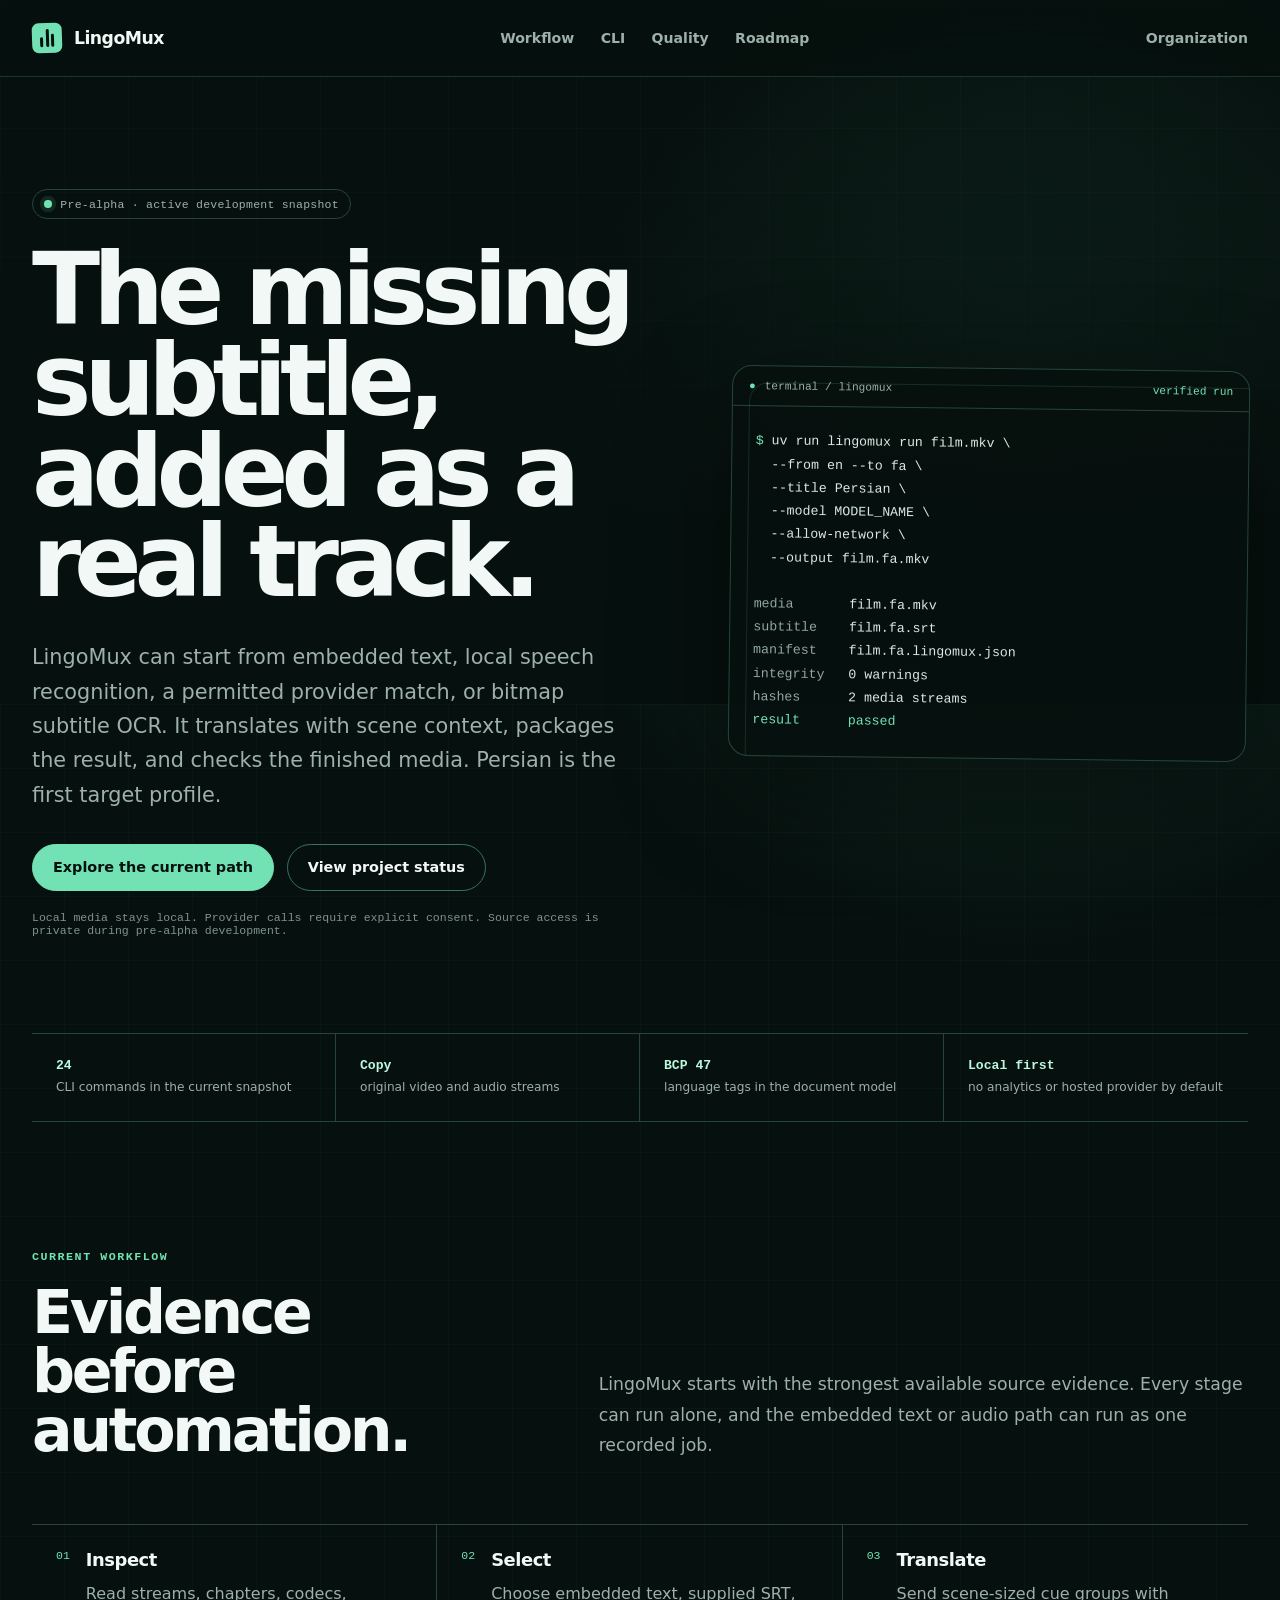
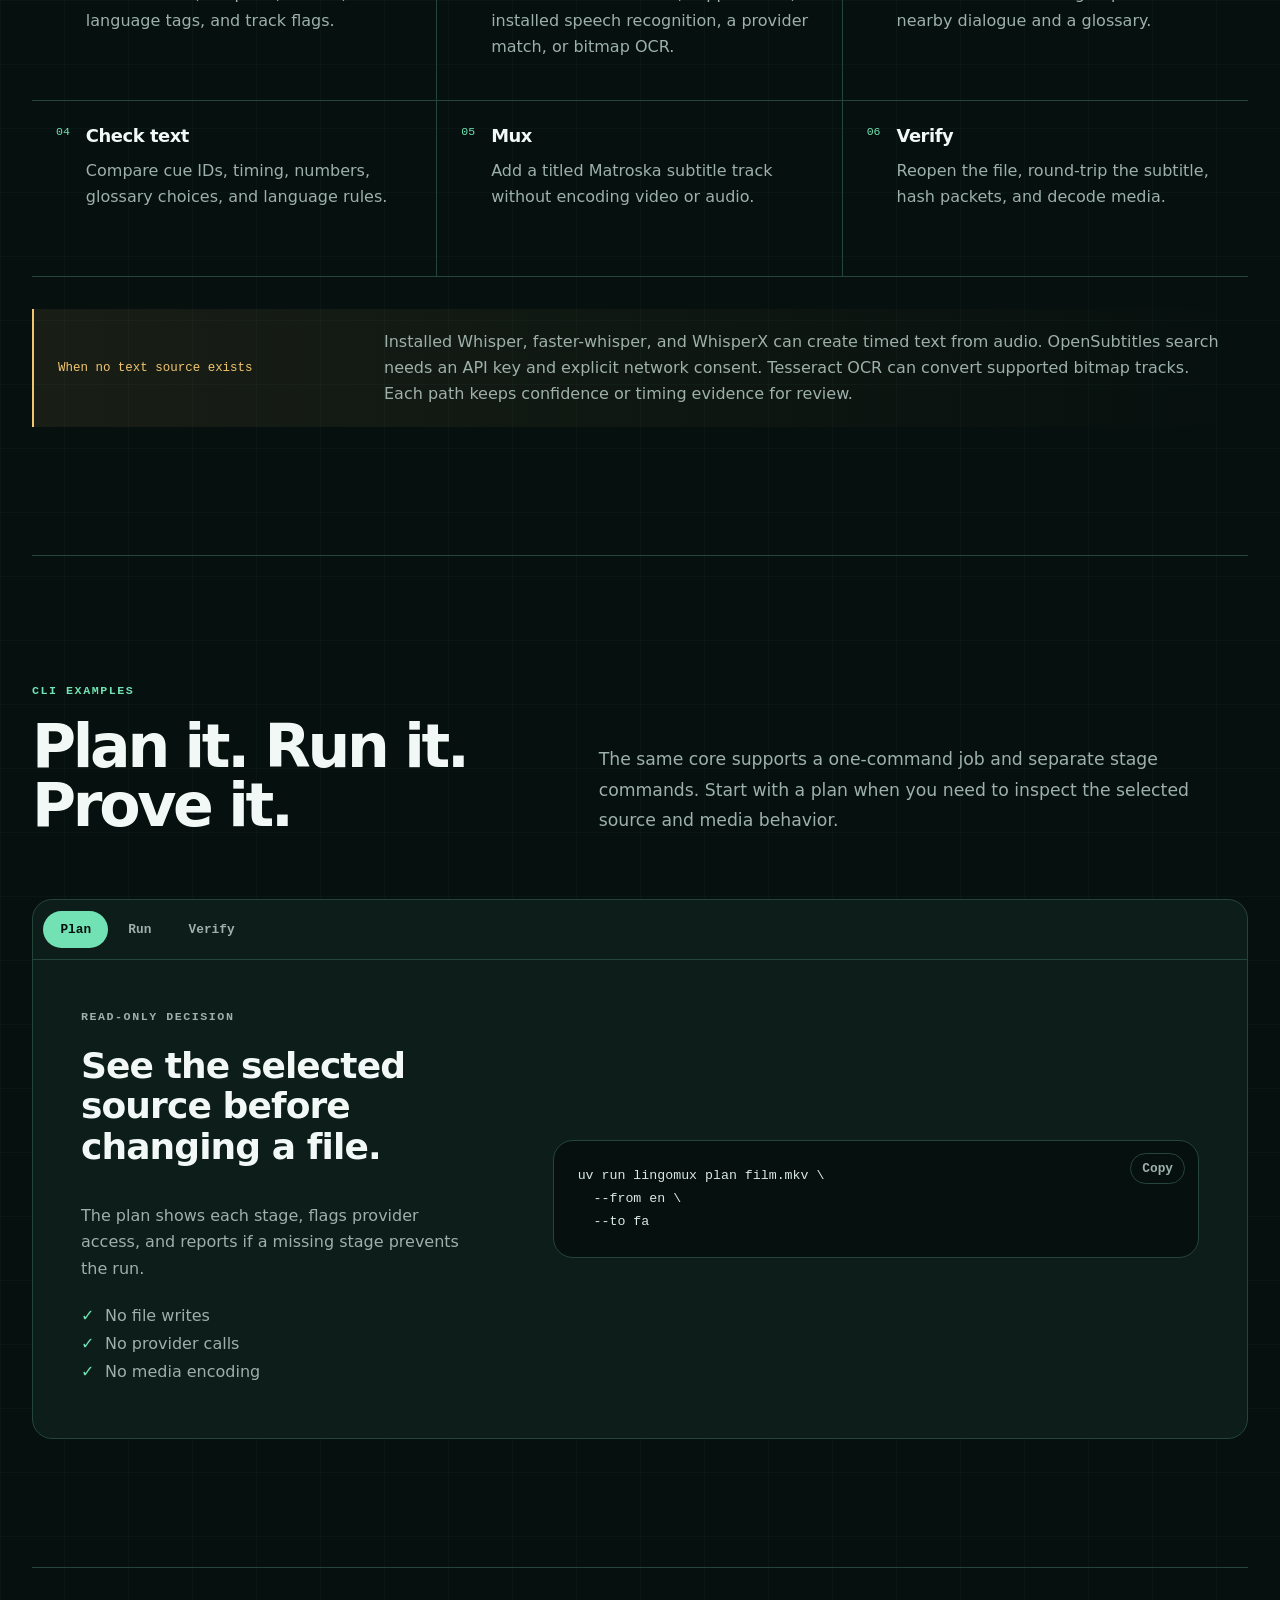
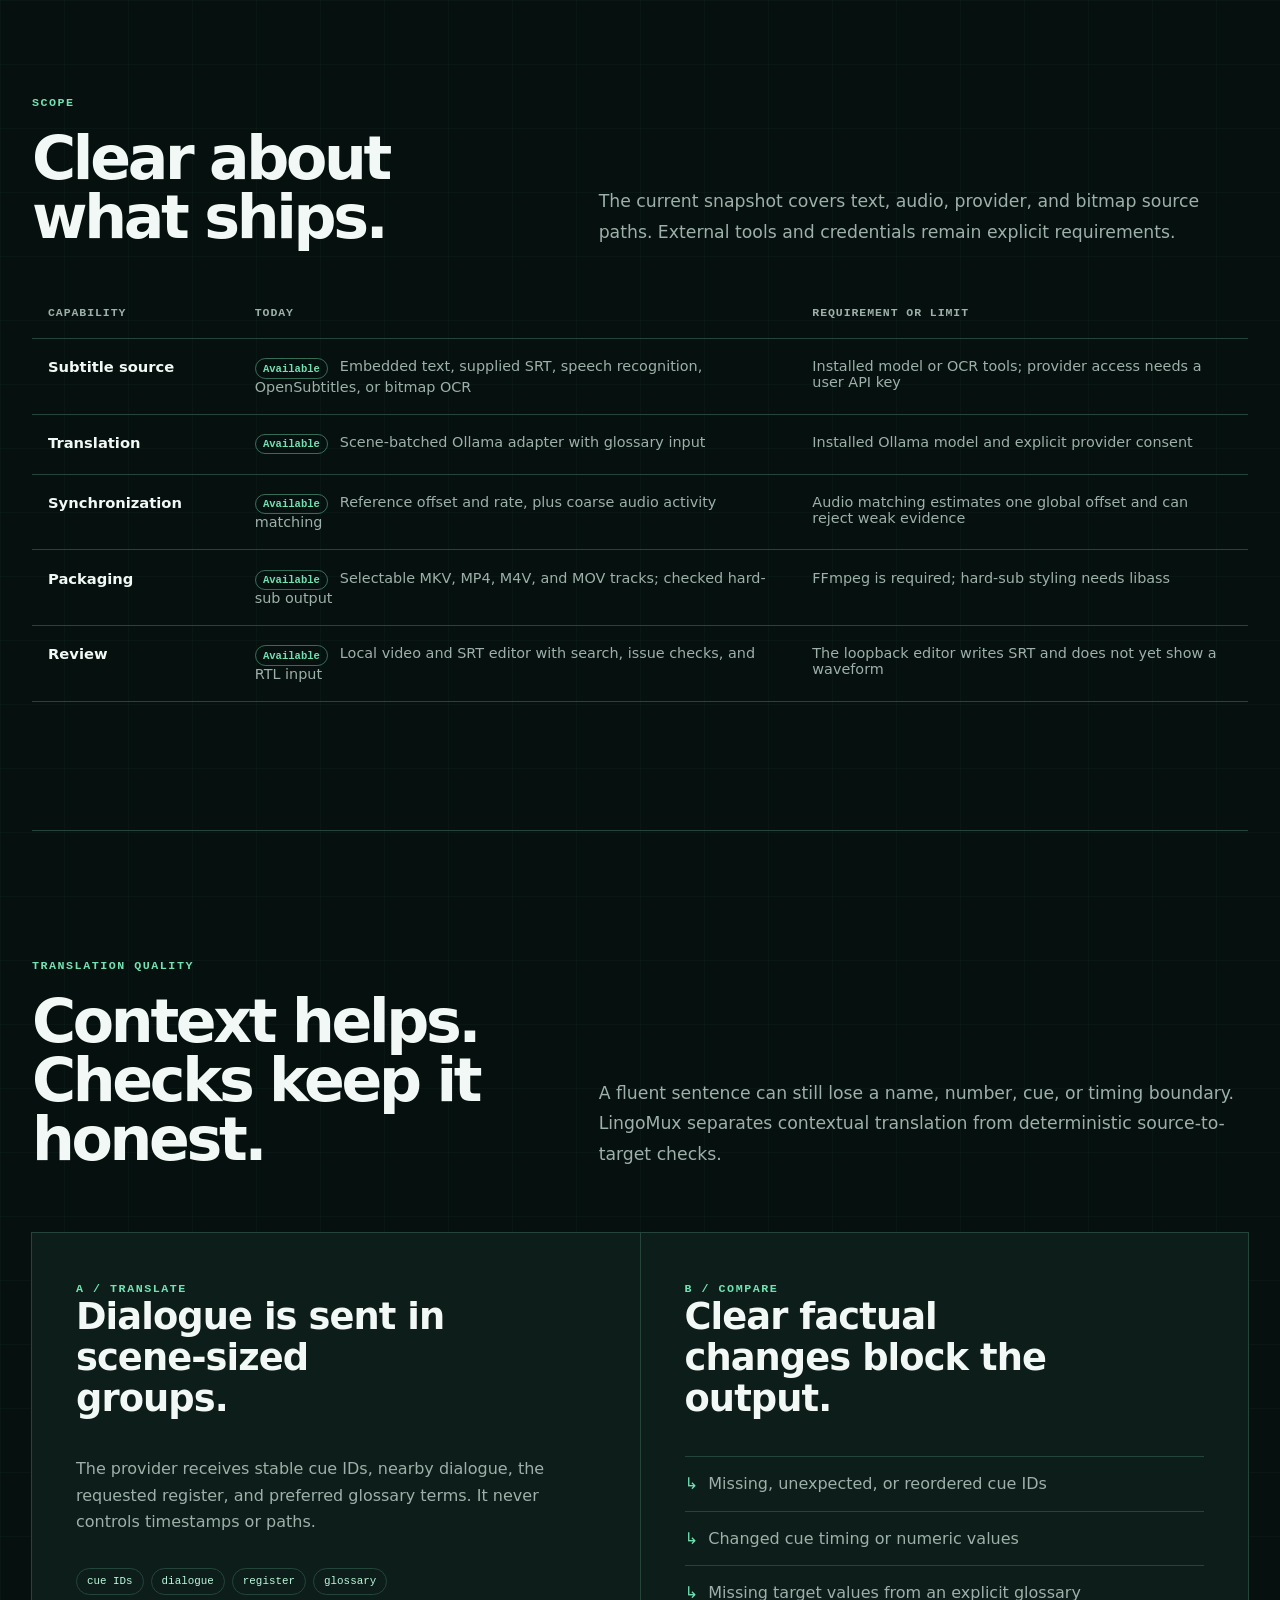
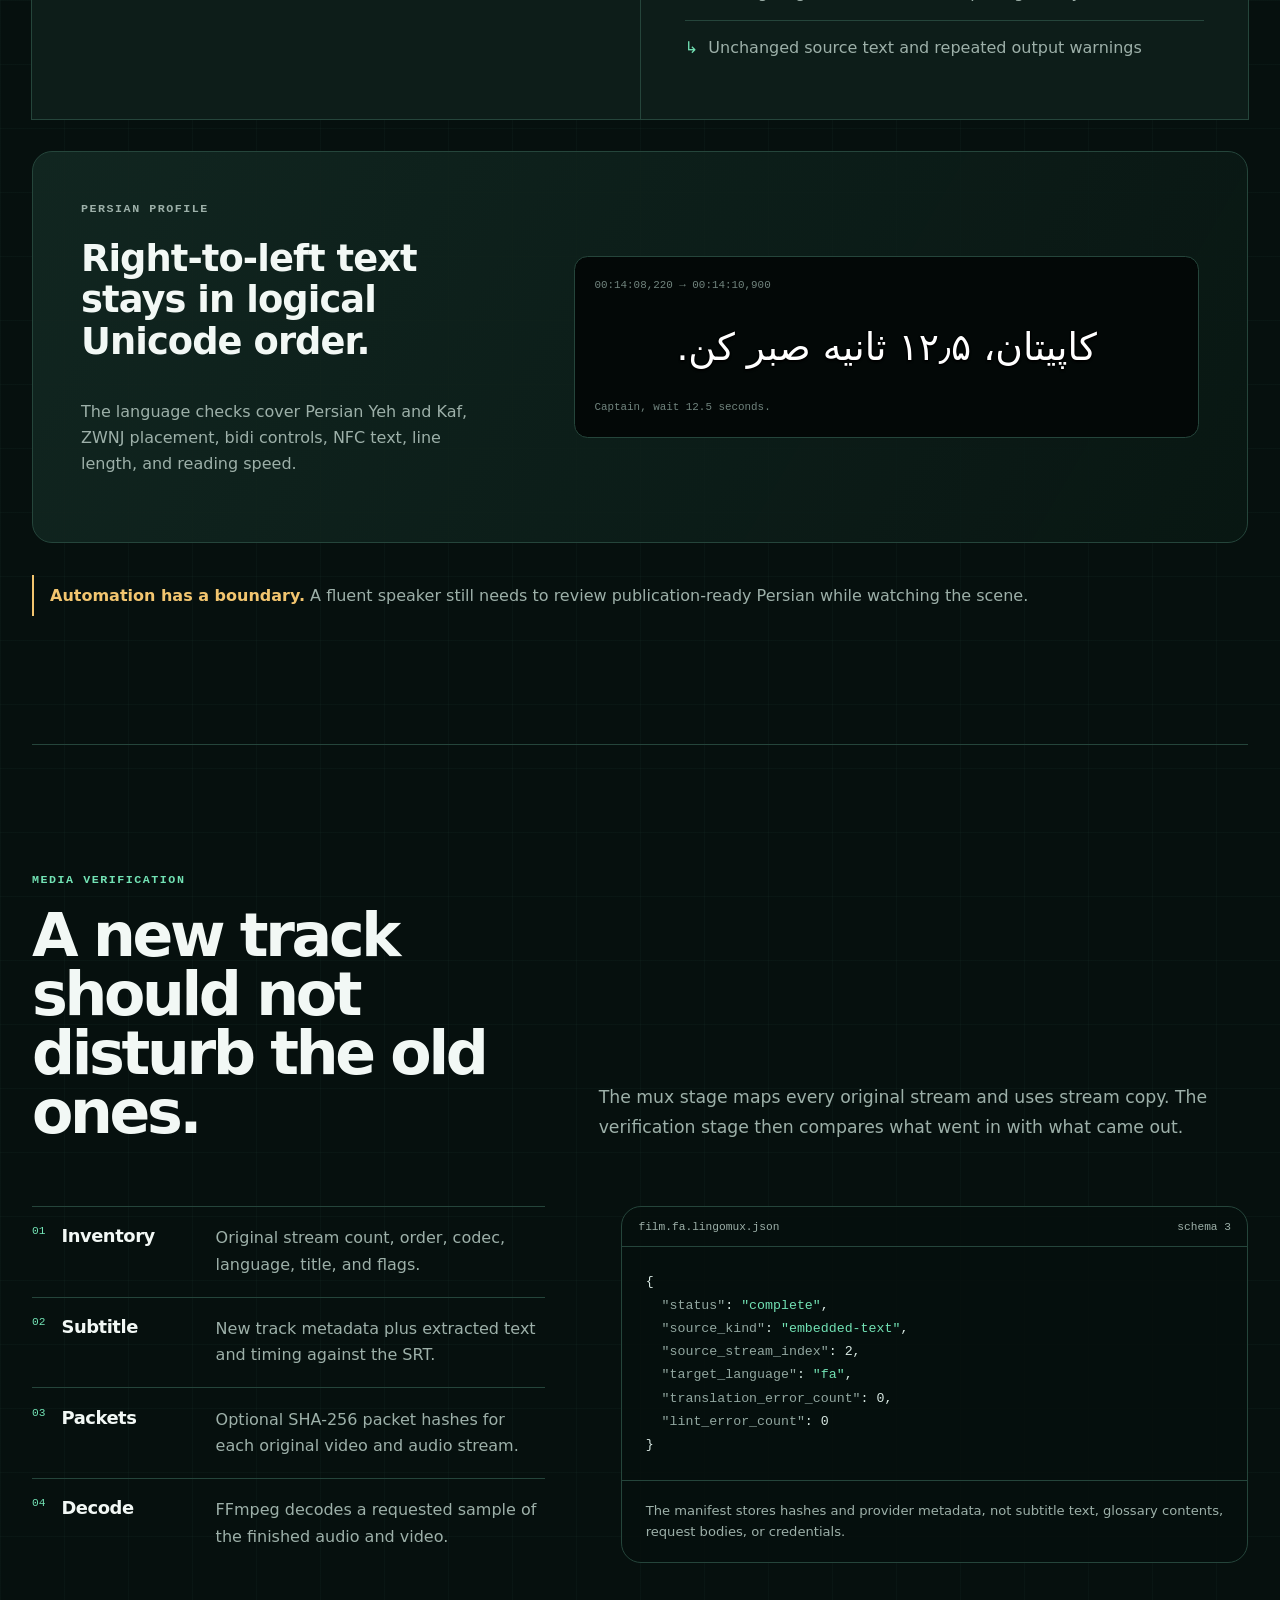
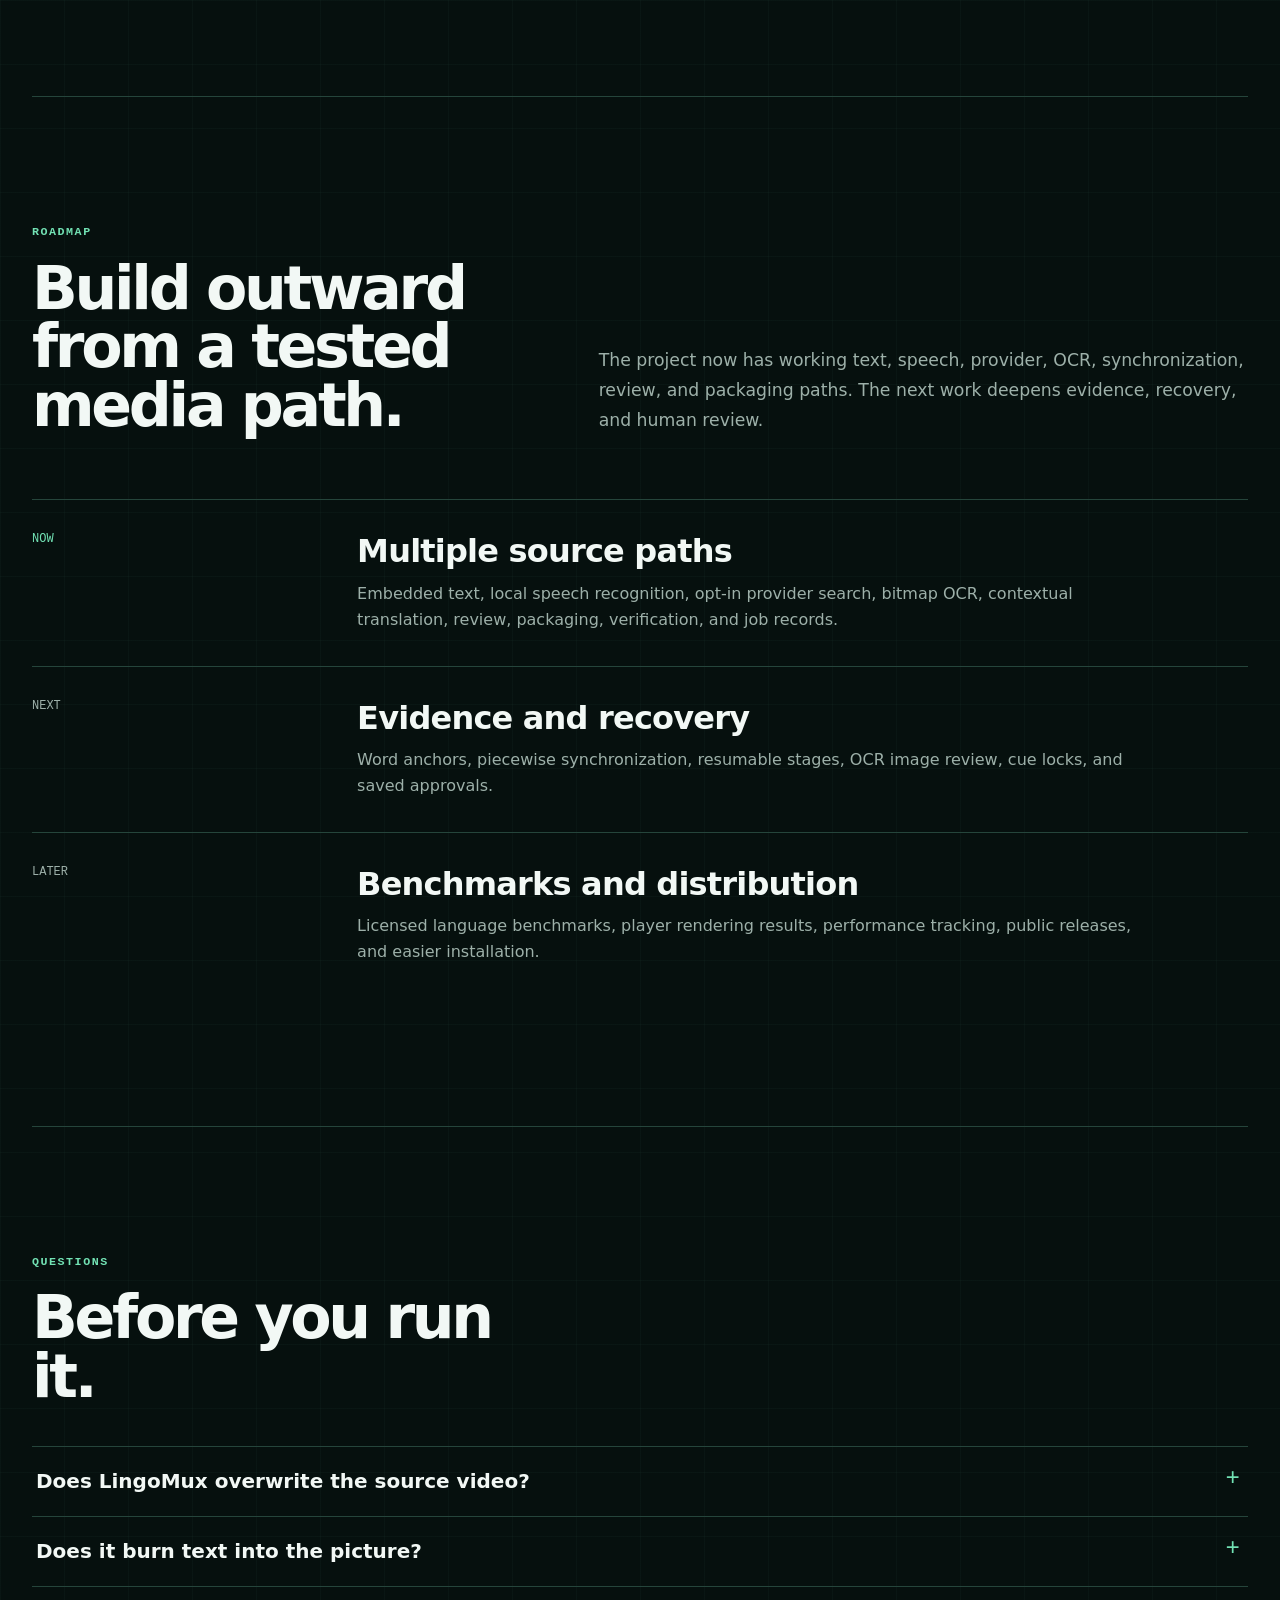
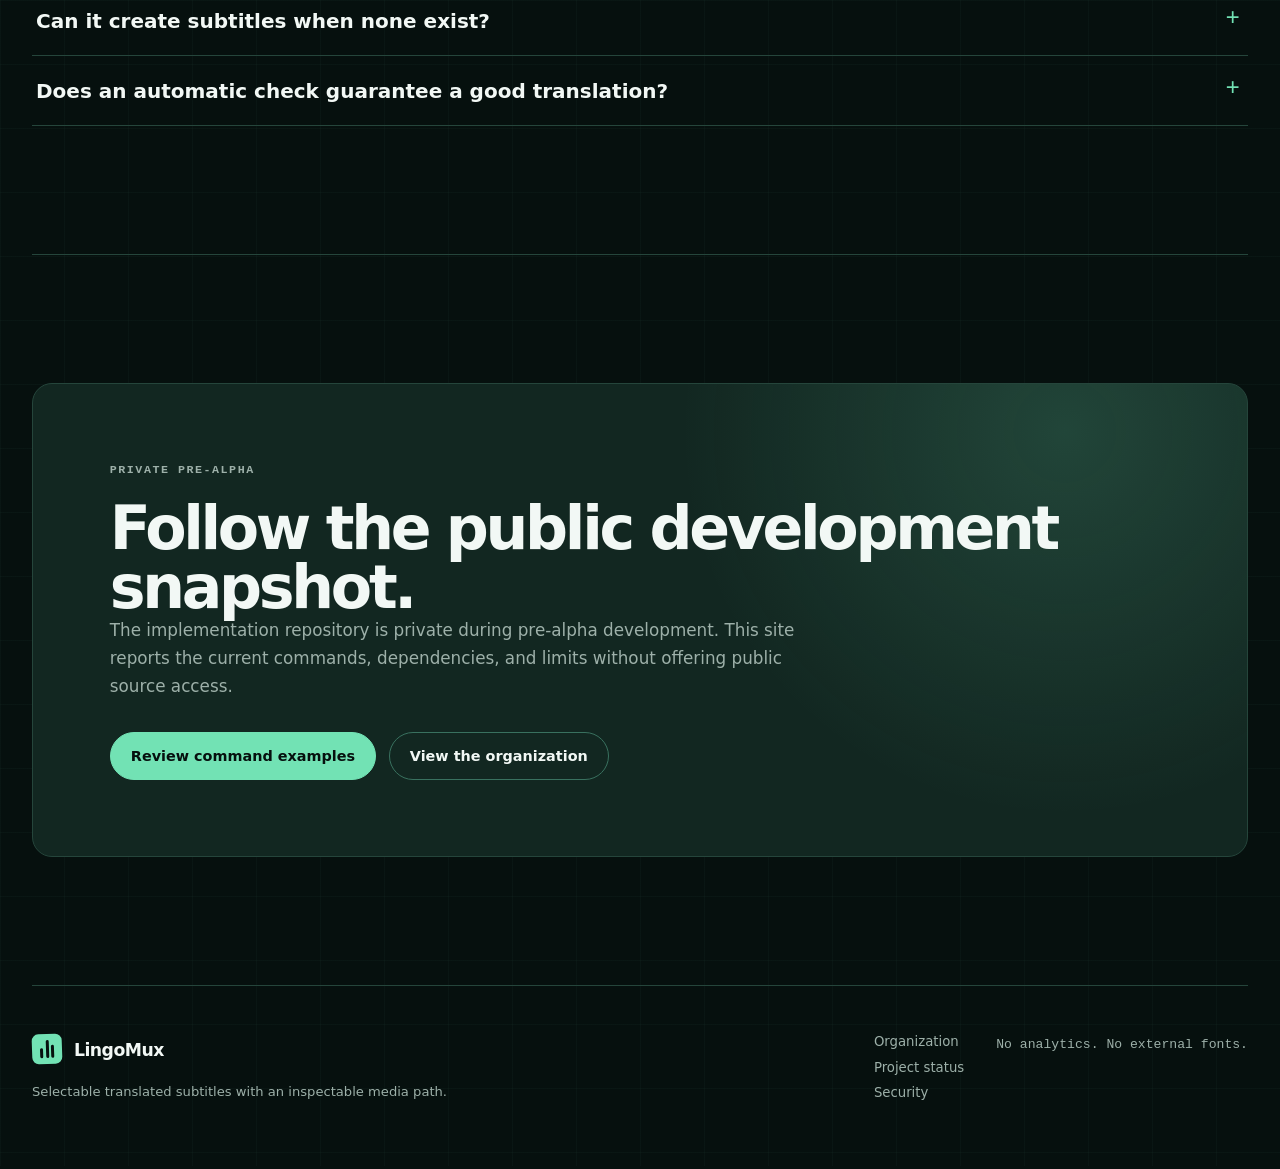
==== commit 9d29825e: "Refresh public project site" ====
--- a/index.html
+++ b/index.html
@@ -28,27 +28,29 @@
           <span class="brand-mark" aria-hidden="true"><i></i><i></i><i></i></span>
           <span>LingoMux</span>
         </a>
-        <nav class="site-nav" aria-label="Primary navigation">
+        <button class="nav-toggle" type="button" aria-expanded="false" aria-controls="primary-navigation">Menu</button>
+        <nav class="site-nav" id="primary-navigation" aria-label="Primary navigation">
           <a href="#workflow">Workflow</a>
           <a href="#cli">CLI</a>
           <a href="#quality">Quality</a>
           <a href="#roadmap">Roadmap</a>
+          <a class="nav-org-link" href="https://github.com/lingomux">Organization</a>
         </nav>
-        <a class="header-link" href="https://github.com/lingomux/lingomux">GitHub <span aria-hidden="true">↗</span></a>
+        <a class="header-link" href="https://github.com/lingomux">Organization</a>
       </div>
     </header>
 
     <main id="main">
       <section class="hero" aria-labelledby="hero-title">
         <div class="hero-copy">
-          <div class="status-chip"><span></span> Pre-alpha · embedded text path available</div>
+          <div class="status-chip"><span></span> Pre-alpha · active development snapshot</div>
           <h1 id="hero-title">The missing subtitle, added as a real track.</h1>
-          <p class="hero-lede">LingoMux takes an existing text subtitle, translates it with scene context, adds it beside the original tracks, and checks the finished media. Persian is the first target profile.</p>
+          <p class="hero-lede">LingoMux can start from embedded text, local speech recognition, a permitted provider match, or bitmap subtitle OCR. It translates with scene context, packages the result, and checks the finished media. Persian is the first target profile.</p>
           <div class="actions">
-            <a class="button button-primary" href="#quick-start">Run the current path</a>
-            <a class="button button-secondary" href="https://github.com/lingomux/lingomux">Read the source</a>
-          </div>
-          <p class="hero-note">Local media stays local. Provider calls require an explicit flag.</p>
+            <a class="button button-primary" href="#quick-start">Explore the current path</a>
+            <a class="button button-secondary" href="#roadmap">View project status</a>
+          </div>
+          <p class="hero-note">Local media stays local. Provider calls require explicit consent. Source access is private during pre-alpha development.</p>
         </div>
 
         <div class="hero-demo" aria-label="LingoMux command result">
@@ -73,7 +75,7 @@
       </section>
 
       <section class="proof-strip" aria-label="Current project facts">
-        <div><strong>10</strong><span>stage and pipeline commands</span></div>
+        <div><strong>24</strong><span>CLI commands in the current snapshot</span></div>
         <div><strong>Copy</strong><span>original video and audio streams</span></div>
         <div><strong>BCP 47</strong><span>language tags in the document model</span></div>
         <div><strong>Local first</strong><span>no analytics or hosted provider by default</span></div>
@@ -85,7 +87,7 @@
             <p class="eyebrow">Current workflow</p>
             <h2 id="workflow-title">Evidence before automation.</h2>
           </div>
-          <p>LingoMux reuses a trustworthy embedded text track before creating new timing. Every stage can run alone, and the working path can run as one recorded job.</p>
+          <p>LingoMux starts with the strongest available source evidence. Every stage can run alone, and the embedded text or audio path can run as one recorded job.</p>
         </div>
 
         <div class="flow" aria-label="Embedded text subtitle workflow">
@@ -95,7 +97,7 @@
           </article>
           <article>
             <span>02</span>
-            <div><h3>Select</h3><p>Prefer a known source-language text subtitle already inside the media.</p></div>
+            <div><h3>Select</h3><p>Choose embedded text, supplied SRT, installed speech recognition, a provider match, or bitmap OCR.</p></div>
           </article>
           <article>
             <span>03</span>
@@ -117,7 +119,7 @@
 
         <div class="planned-branch">
           <span>When no text source exists</span>
-          <p>Speech recognition, permitted subtitle-provider search, and image subtitle OCR remain planned paths. The site does not present them as shipped.</p>
+          <p>Installed Whisper, faster-whisper, and WhisperX can create timed text from audio. OpenSubtitles search needs an API key and explicit network consent. Tesseract OCR can convert supported bitmap tracks. Each path keeps confidence or timing evidence for review.</p>
         </div>
       </section>
 
@@ -209,18 +211,18 @@
             <p class="eyebrow">Scope</p>
             <h2 id="shipping-title">Clear about what ships.</h2>
           </div>
-          <p>The current path is useful for media that already contains a text subtitle. The planned paths extend that foundation without weakening its checks.</p>
+          <p>The current snapshot covers text, audio, provider, and bitmap source paths. External tools and credentials remain explicit requirements.</p>
         </div>
 
         <div class="scope-table-wrap">
           <table class="scope-table">
-            <thead><tr><th>Capability</th><th>Today</th><th>Next step</th></tr></thead>
+            <thead><tr><th>Capability</th><th>Today</th><th>Requirement or limit</th></tr></thead>
             <tbody>
-              <tr><th>Subtitle source</th><td><span class="scope-state available">Available</span> Embedded text or supplied SRT</td><td>Local speech recognition</td></tr>
-              <tr><th>Translation</th><td><span class="scope-state available">Available</span> Ollama adapter</td><td>Local and hosted provider adapters</td></tr>
-              <tr><th>Synchronization</th><td><span class="scope-state available">Available</span> Reference text offset and rate</td><td>Audio anchors and internal cuts</td></tr>
-              <tr><th>Packaging</th><td><span class="scope-state available">Available</span> SRT into Matroska</td><td>WebVTT, ASS, and MP4</td></tr>
-              <tr><th>Review</th><td><span class="scope-state available">Available</span> Reports and sidecars</td><td>Waveform and video review app</td></tr>
+              <tr><th>Subtitle source</th><td><span class="scope-state available">Available</span> Embedded text, supplied SRT, speech recognition, OpenSubtitles, or bitmap OCR</td><td>Installed model or OCR tools; provider access needs a user API key</td></tr>
+              <tr><th>Translation</th><td><span class="scope-state available">Available</span> Scene-batched Ollama adapter with glossary input</td><td>Installed Ollama model and explicit provider consent</td></tr>
+              <tr><th>Synchronization</th><td><span class="scope-state available">Available</span> Reference offset and rate, plus coarse audio activity matching</td><td>Audio matching estimates one global offset and can reject weak evidence</td></tr>
+              <tr><th>Packaging</th><td><span class="scope-state available">Available</span> Selectable MKV, MP4, M4V, and MOV tracks; checked hard-sub output</td><td>FFmpeg is required; hard-sub styling needs libass</td></tr>
+              <tr><th>Review</th><td><span class="scope-state available">Available</span> Local video and SRT editor with search, issue checks, and RTL input</td><td>The loopback editor writes SRT and does not yet show a waveform</td></tr>
             </tbody>
           </table>
         </div>
@@ -289,7 +291,7 @@
             <article><span>04</span><h3>Decode</h3><p>FFmpeg decodes a requested sample of the finished audio and video.</p></article>
           </div>
           <div class="manifest-card">
-            <div class="window-bar"><span>film.fa.lingomux.json</span><span>schema 2</span></div>
+            <div class="window-bar"><span>film.fa.lingomux.json</span><span>schema 3</span></div>
             <pre><code>{
   <span class="json-key">"status"</span>: <span class="json-string">"complete"</span>,
   <span class="json-key">"source_kind"</span>: <span class="json-string">"embedded-text"</span>,
@@ -309,13 +311,13 @@
             <p class="eyebrow">Roadmap</p>
             <h2 id="roadmap-title">Build outward from a tested media path.</h2>
           </div>
-          <p>The project starts with embedded text because it provides the strongest timing evidence. Audio generation and subtitle acquisition come next, followed by review tooling and more formats.</p>
+          <p>The project now has working text, speech, provider, OCR, synchronization, review, and packaging paths. The next work deepens evidence, recovery, and human review.</p>
         </div>
 
         <ol class="roadmap-list">
-          <li class="current"><span>Now</span><div><h3>Embedded text pipeline</h3><p>Inspection, extraction, contextual translation, integrity checks, Persian lint, Matroska muxing, verification, and a job manifest.</p></div></li>
-          <li><span>Next</span><div><h3>Audio and source acquisition</h3><p>Local speech recognition, word alignment, opt-in provider search, stronger synchronization, and target cue fitting.</p></div></li>
-          <li><span>Later</span><div><h3>Review and delivery</h3><p>Waveform review, locked edits, OCR, WebVTT, ASS, MP4 packaging, and library integrations.</p></div></li>
+          <li class="current"><span>Now</span><div><h3>Multiple source paths</h3><p>Embedded text, local speech recognition, opt-in provider search, bitmap OCR, contextual translation, review, packaging, verification, and job records.</p></div></li>
+          <li><span>Next</span><div><h3>Evidence and recovery</h3><p>Word anchors, piecewise synchronization, resumable stages, OCR image review, cue locks, and saved approvals.</p></div></li>
+          <li><span>Later</span><div><h3>Benchmarks and distribution</h3><p>Licensed language benchmarks, player rendering results, performance tracking, public releases, and easier installation.</p></div></li>
         </ol>
       </section>
 
@@ -328,20 +330,20 @@
         </div>
         <div class="faq-list">
           <details><summary>Does LingoMux overwrite the source video?</summary><p>No. The source path cannot be the output path. New media is written to a temporary sibling, verified, then moved to the requested destination.</p></details>
-          <details><summary>Does it burn text into the picture?</summary><p>No. The current muxer adds a selectable Matroska subtitle track and copies the existing video and audio streams.</p></details>
-          <details><summary>Can it create subtitles when none exist?</summary><p>Not yet. Local speech recognition is the next major source path. The current one-command run requires an embedded text subtitle.</p></details>
+          <details><summary>Does it burn text into the picture?</summary><p>It can. The <code>burn</code> command creates checked H.264 or H.265 hard-sub output. The <code>mux</code> command instead adds a selectable track and keeps the original video and audio streams under stream copy.</p></details>
+          <details><summary>Can it create subtitles when none exist?</summary><p>Yes, through installed Whisper, faster-whisper, or WhisperX. Supported bitmap subtitle tracks can also be converted with Tesseract. These paths still need human review.</p></details>
           <details><summary>Does an automatic check guarantee a good translation?</summary><p>No. It can catch structural and factual problems, but dialogue choices, humor, register, and cultural adaptation still need a fluent reviewer.</p></details>
         </div>
       </section>
 
       <section class="section cta-section" aria-labelledby="cta-title">
         <div class="cta-panel">
-          <p class="eyebrow">Open development</p>
-          <h2 id="cta-title">Inspect the current pipeline.</h2>
-          <p>The repository contains the CLI, generated media tests, architecture notes, command examples, and the research behind the roadmap.</p>
+          <p class="eyebrow">Private pre-alpha</p>
+          <h2 id="cta-title">Follow the public development snapshot.</h2>
+          <p>The implementation repository is private during pre-alpha development. This site reports the current commands, dependencies, and limits without offering public source access.</p>
           <div class="actions">
-            <a class="button button-primary" href="https://github.com/lingomux/lingomux">Open the repository</a>
-            <a class="button button-secondary" href="https://github.com/lingomux/lingomux/blob/main/docs/research.md">Read the research</a>
+            <a class="button button-primary" href="#cli">Review command examples</a>
+            <a class="button button-secondary" href="https://github.com/lingomux">View the organization</a>
           </div>
         </div>
       </section>
@@ -357,7 +359,7 @@
       </div>
       <div class="footer-links">
         <a href="https://github.com/lingomux">Organization</a>
-        <a href="https://github.com/lingomux/lingomux">Source</a>
+        <a href="#roadmap">Project status</a>
         <a href="https://github.com/lingomux/.github/blob/main/SECURITY.md">Security</a>
       </div>
       <p class="footer-meta">No analytics. No external fonts.</p>
--- a/assets/styles.css
+++ b/assets/styles.css
@@ -146,6 +146,21 @@
   justify-content: center;
 }
 
+.nav-toggle,
+.nav-org-link {
+  display: none;
+}
+
+.nav-toggle {
+  background: transparent;
+  border: 1px solid var(--line);
+  border-radius: 999px;
+  color: var(--ink);
+  cursor: pointer;
+  font: 650 0.8rem var(--mono);
+  padding: 0.55rem 0.8rem;
+}
+
 .site-nav a,
 .header-link {
   color: var(--muted);
@@ -156,9 +171,16 @@
 
 .site-nav a:hover,
 .site-nav a:focus-visible,
+.nav-toggle:hover,
+.nav-toggle:focus-visible,
 .header-link:hover,
 .header-link:focus-visible {
   color: var(--accent-bright);
+}
+
+.nav-toggle[aria-expanded="true"] {
+  background: var(--panel-strong);
+  border-color: var(--line-bright);
 }
 
 .header-link span {
@@ -931,10 +953,41 @@
 
 @media (max-width: 900px) {
   .site-nav {
+    border-top: 1px solid var(--line);
+    display: grid;
+    gap: 0;
+    grid-column: 1 / -1;
+    justify-content: stretch;
+    padding-block: 0.5rem 0.8rem;
+  }
+
+  .has-js .site-nav {
     display: none;
   }
 
+  .has-js .site-nav.is-open {
+    display: grid;
+  }
+
+  .site-nav a {
+    border-radius: 0.55rem;
+    padding: 0.72rem 0.5rem;
+  }
+
+  .site-nav .nav-org-link {
+    display: block;
+  }
+
+  .has-js .nav-toggle {
+    display: inline-flex;
+  }
+
+  .header-link {
+    display: none;
+  }
+
   .header-inner {
+    gap: 0.75rem;
     grid-template-columns: 1fr auto;
   }
 
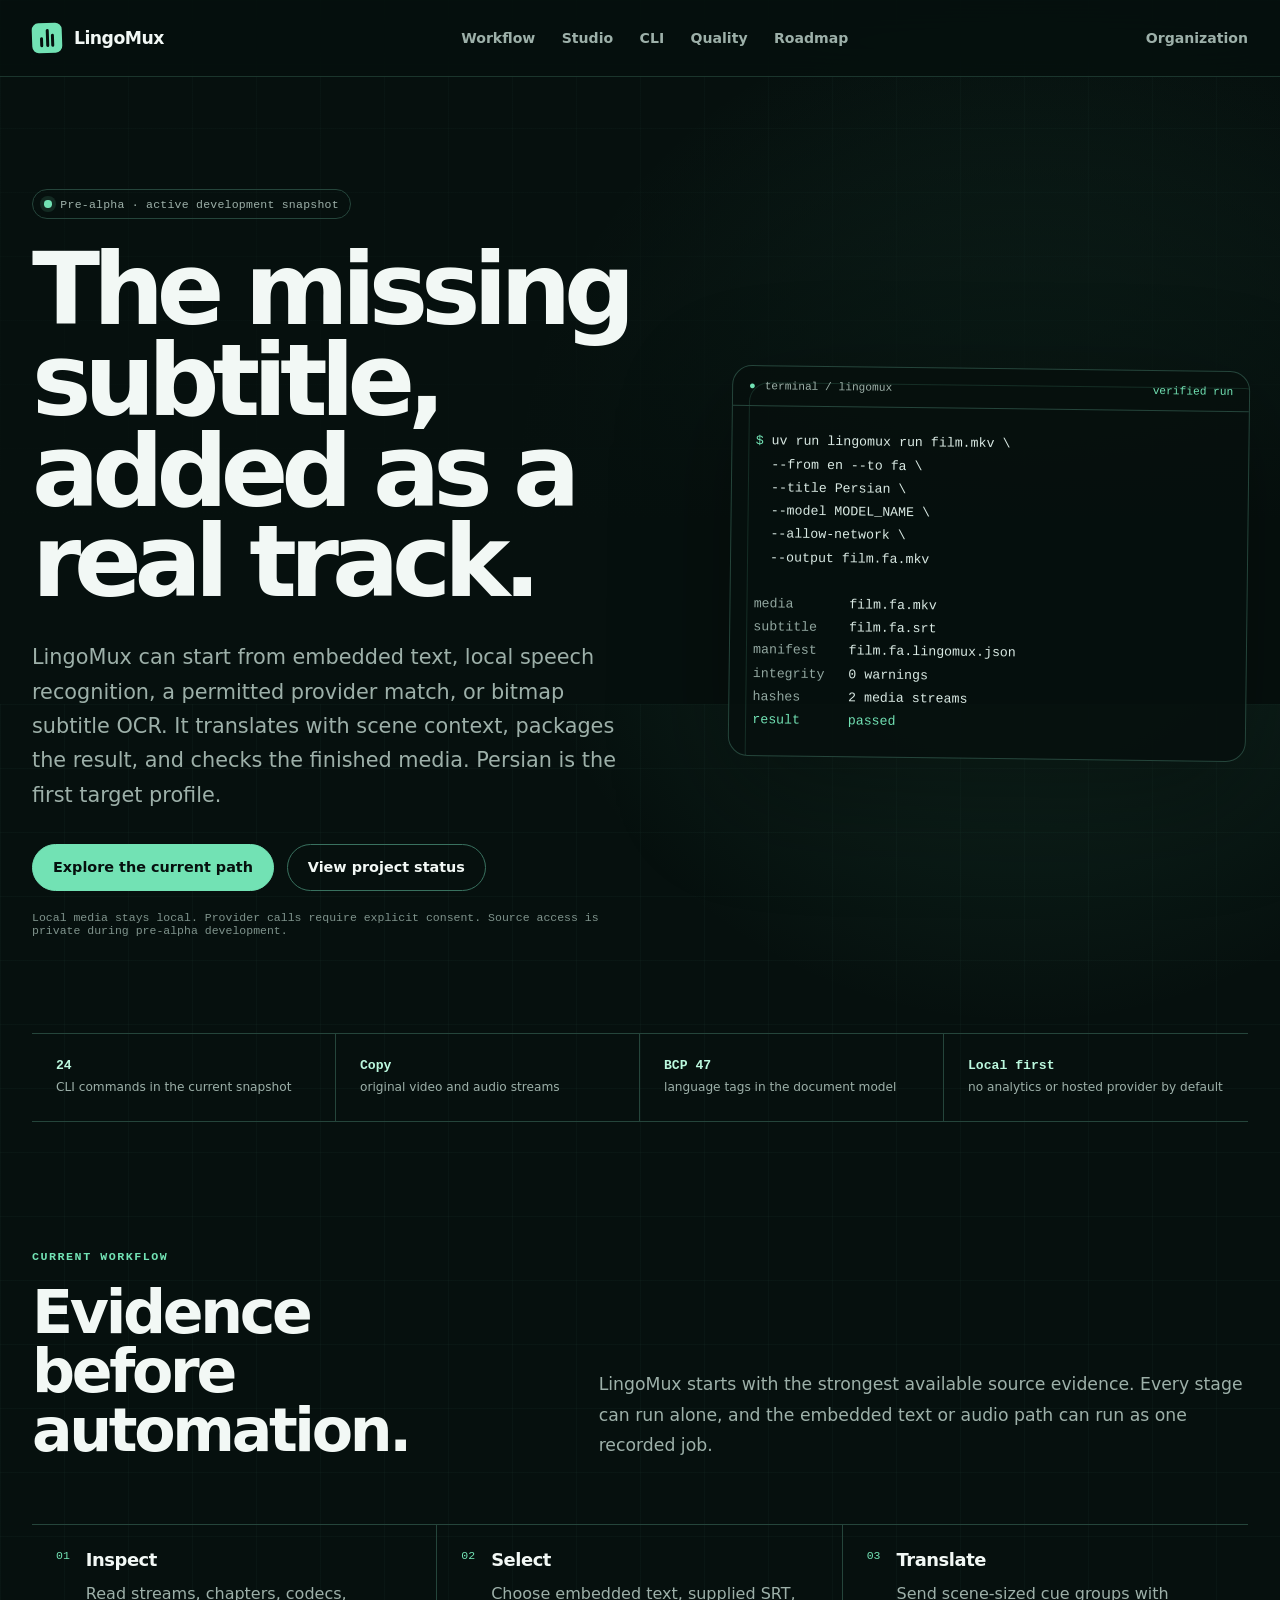
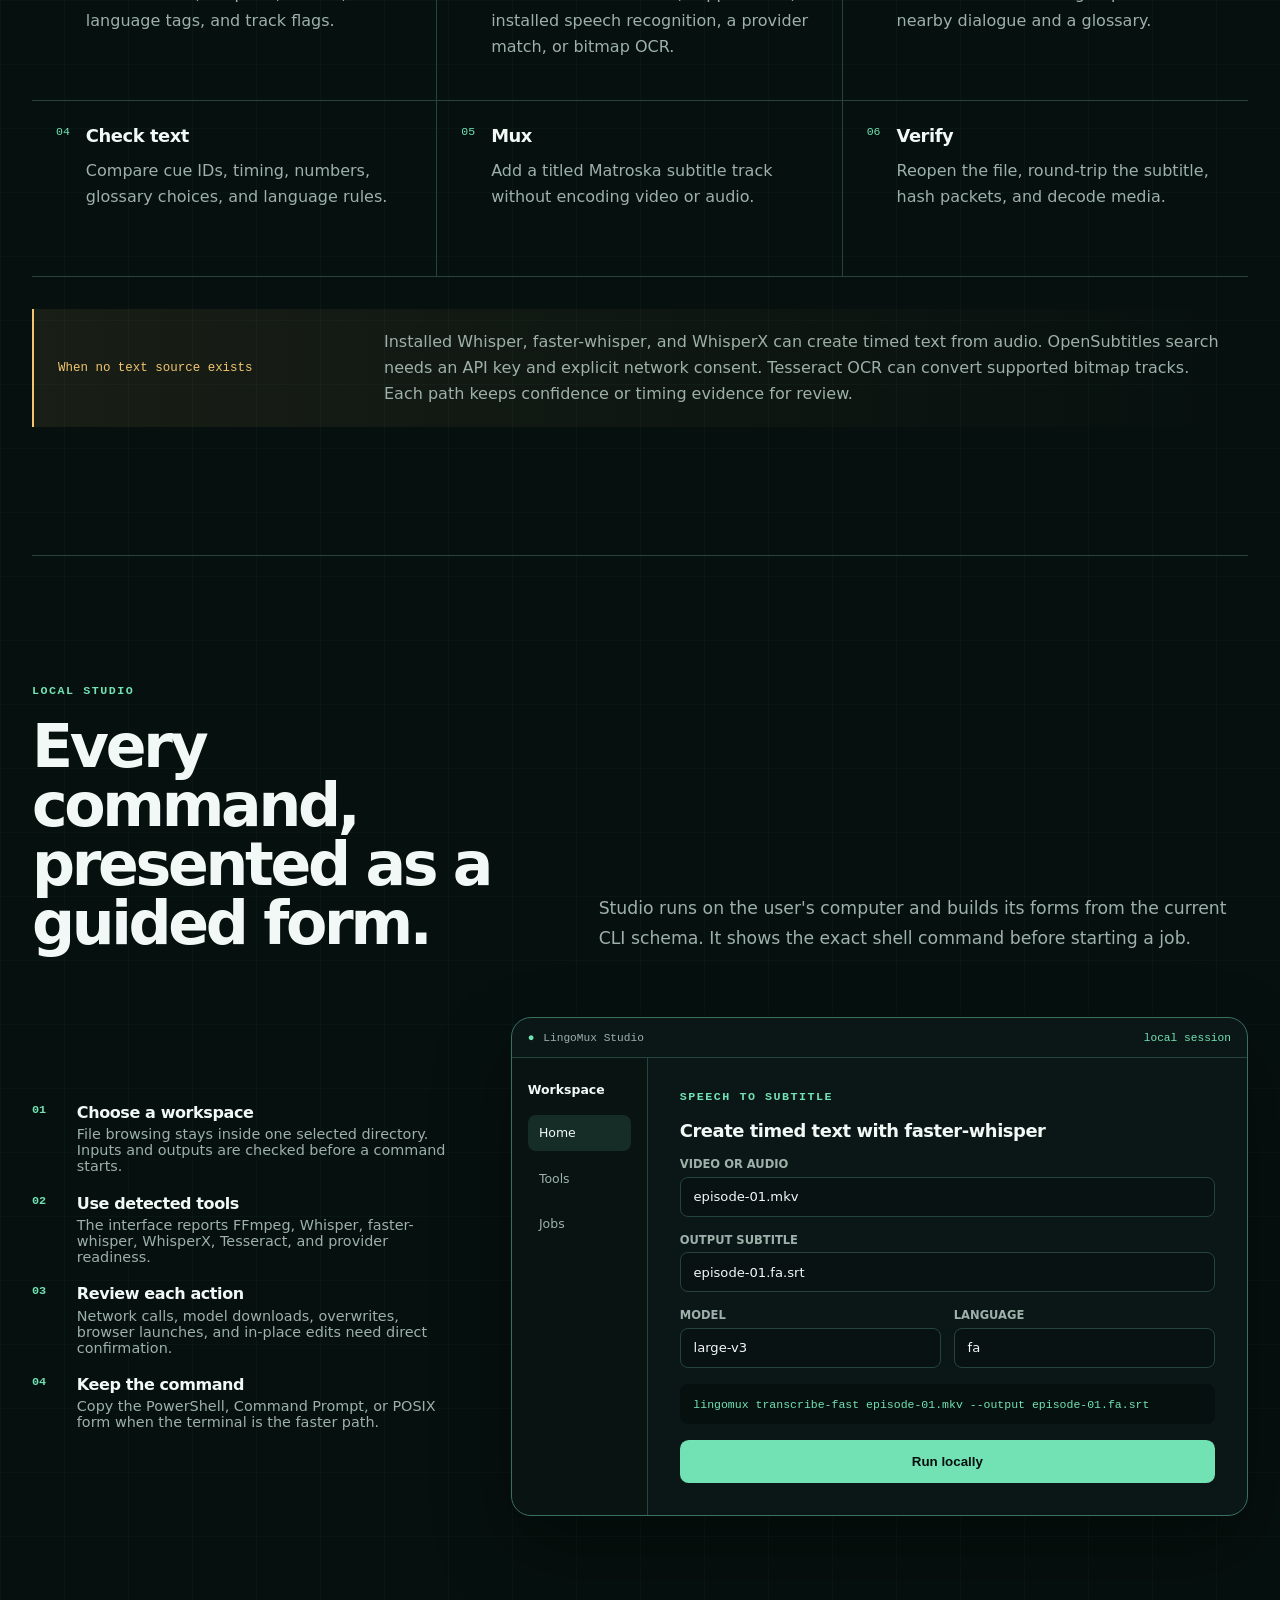
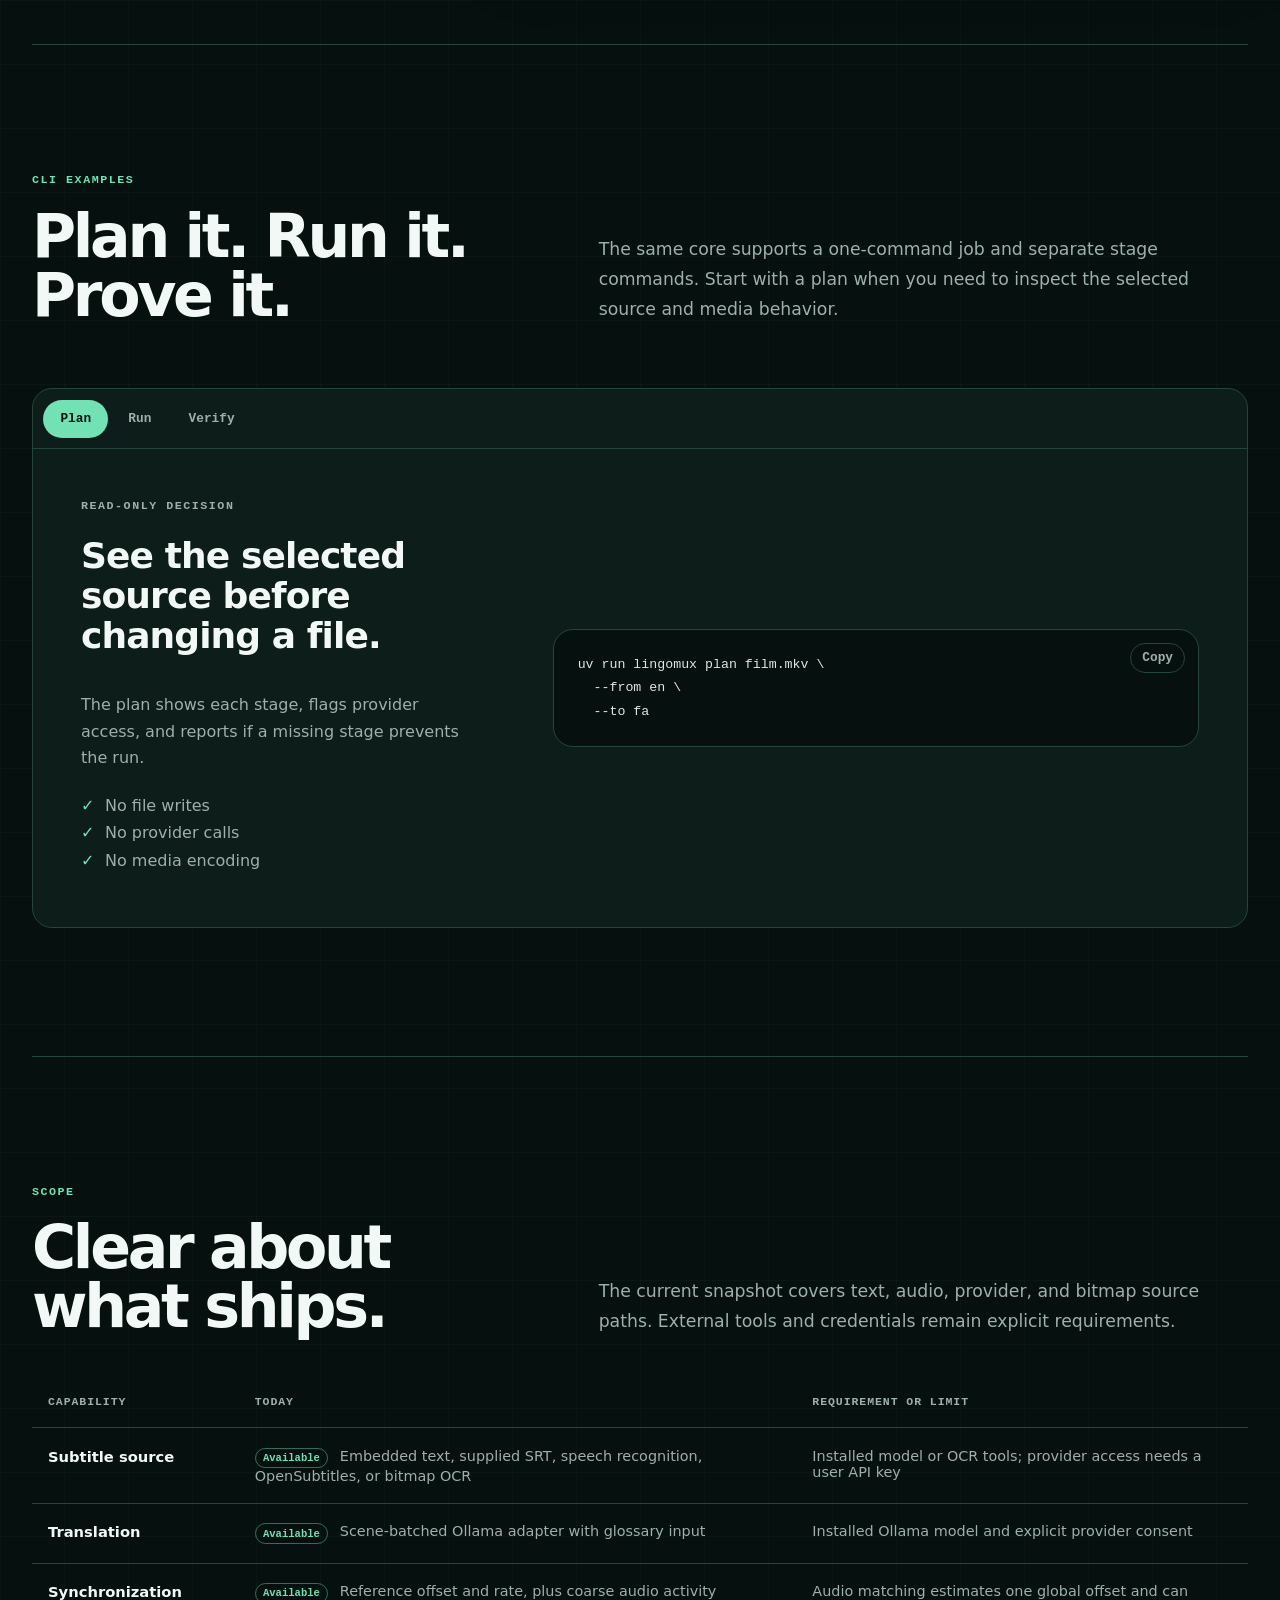
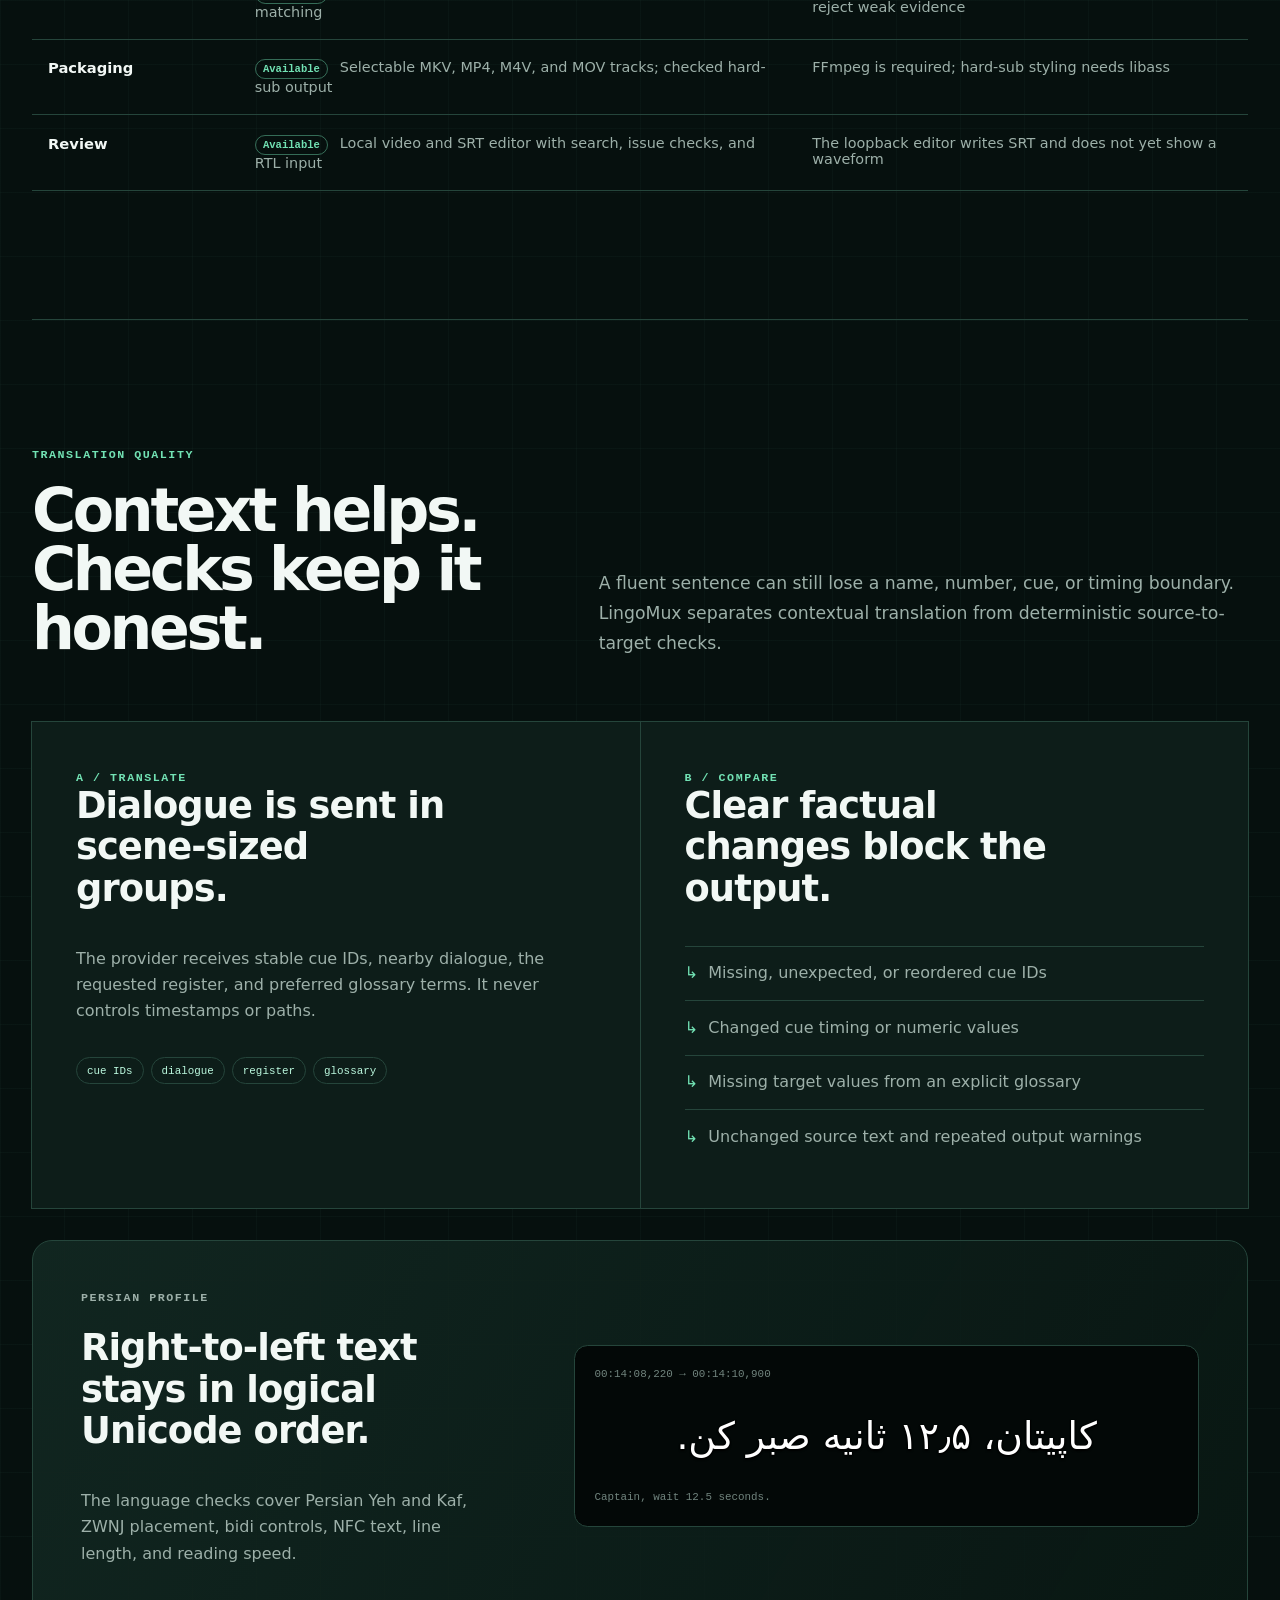
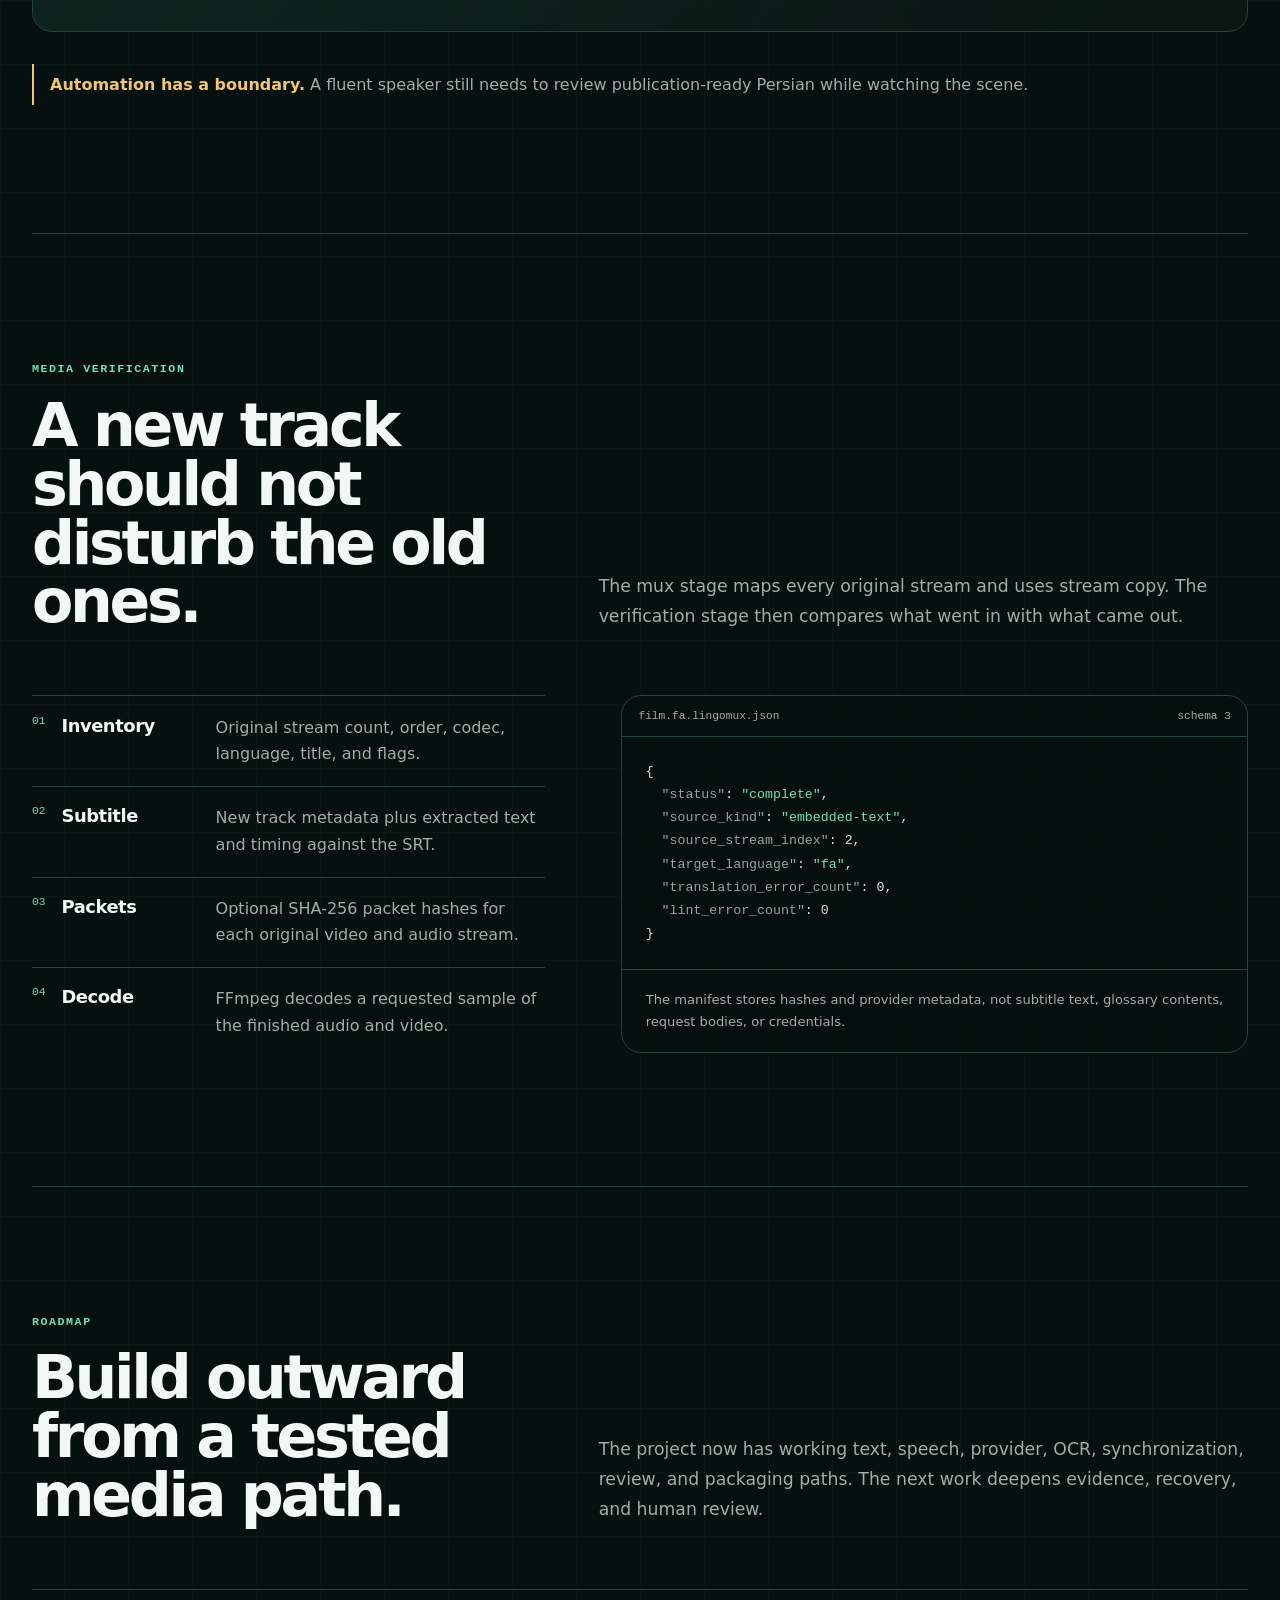
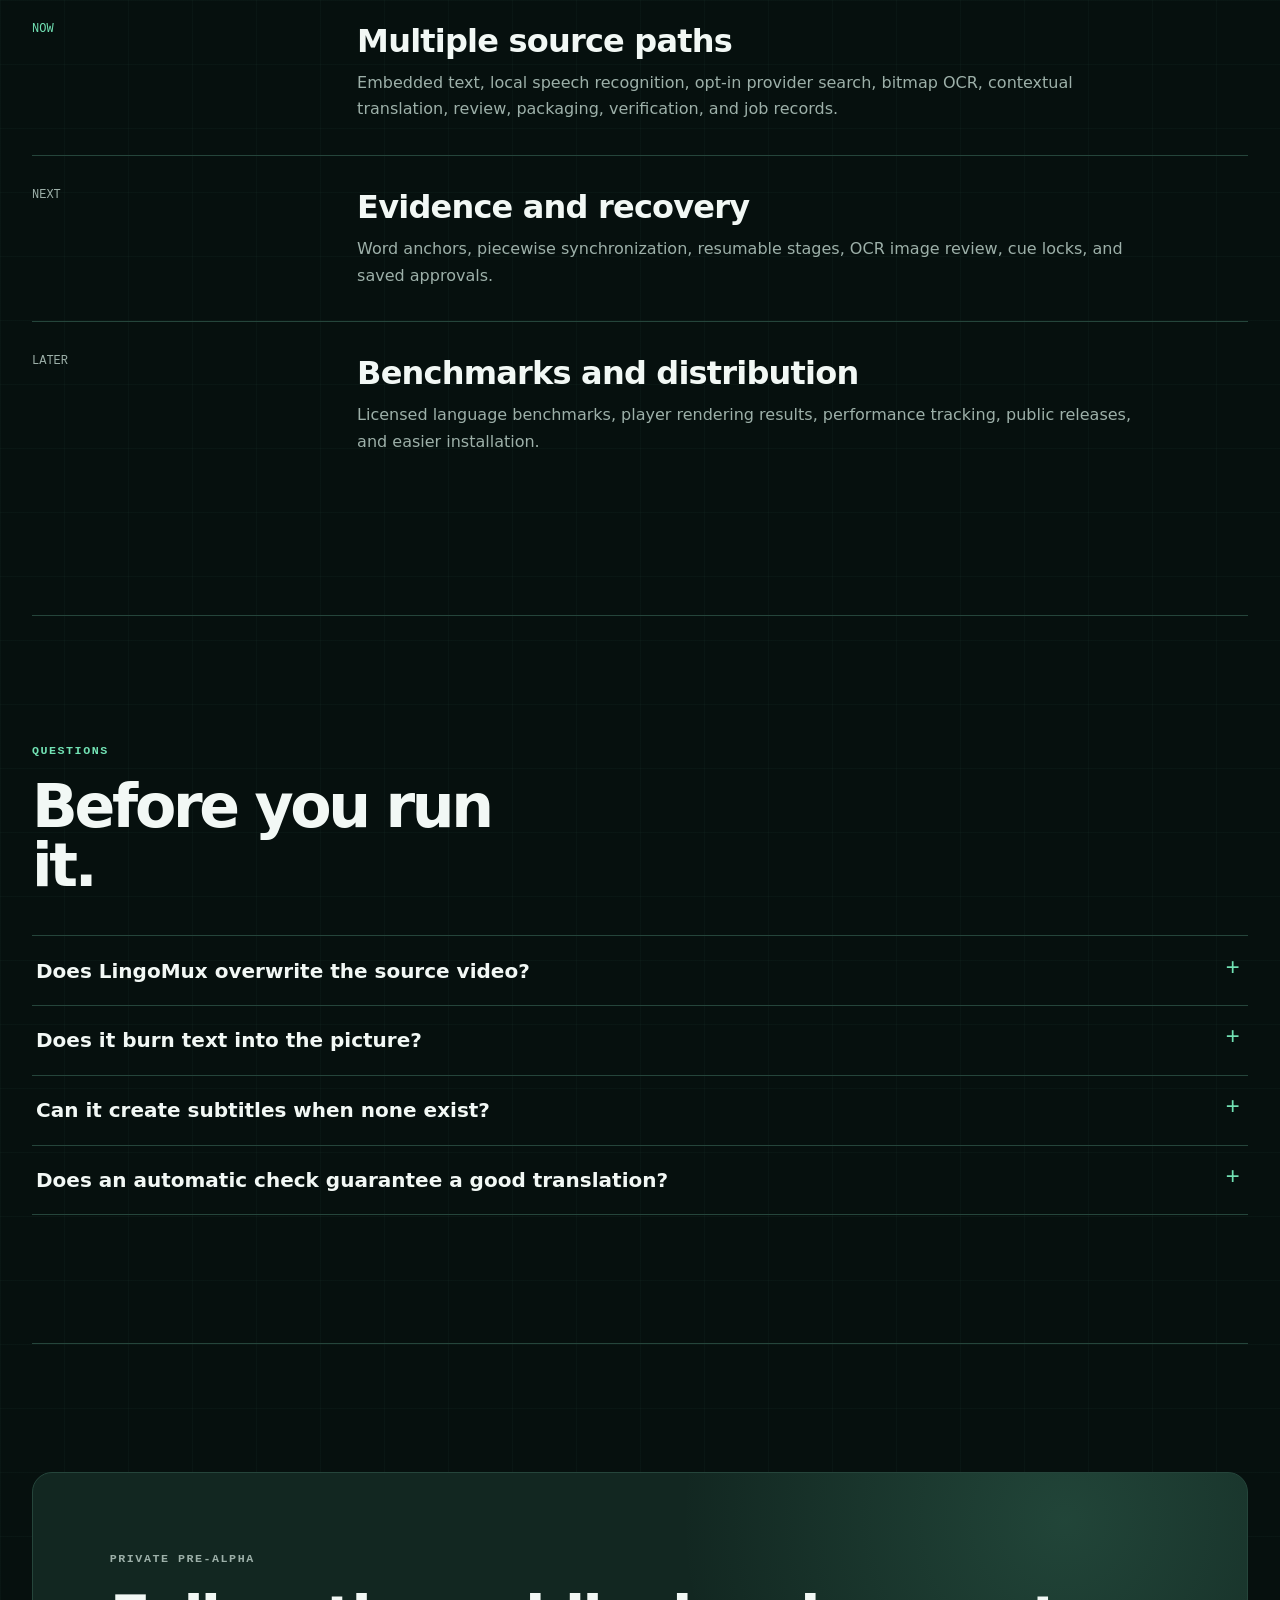
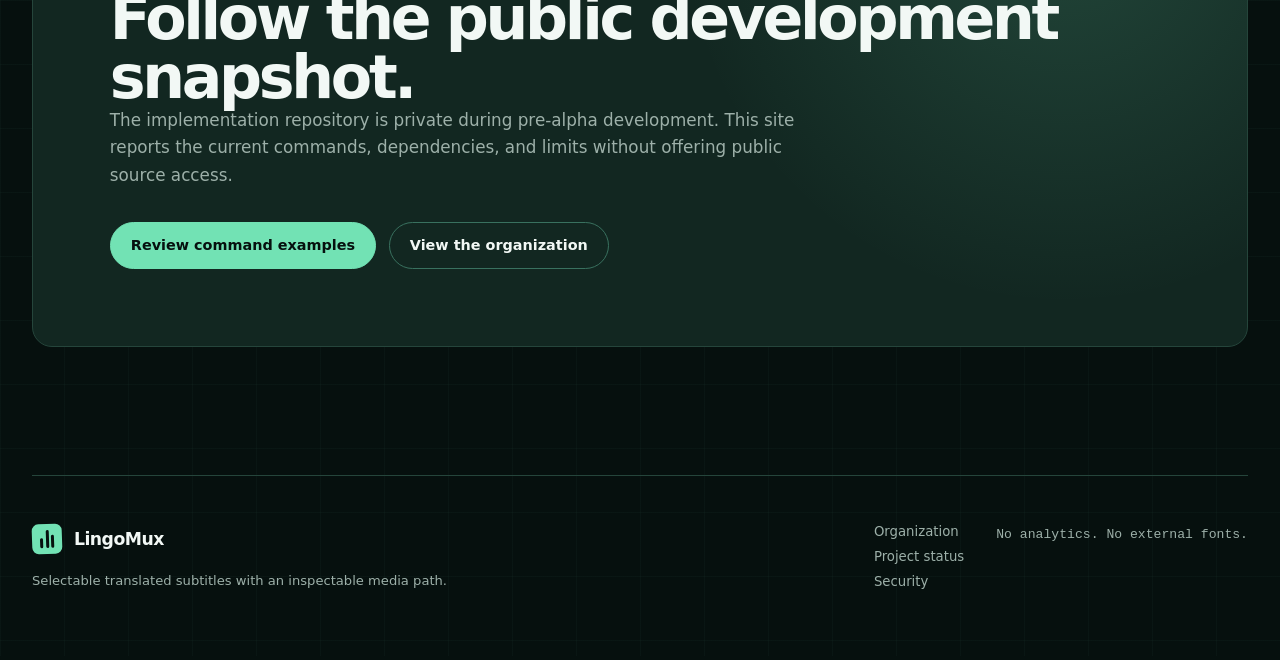
==== commit 93be94f3: "Present the local Studio" ====
--- a/index.html
+++ b/index.html
@@ -31,6 +31,7 @@
         <button class="nav-toggle" type="button" aria-expanded="false" aria-controls="primary-navigation">Menu</button>
         <nav class="site-nav" id="primary-navigation" aria-label="Primary navigation">
           <a href="#workflow">Workflow</a>
+          <a href="#studio">Studio</a>
           <a href="#cli">CLI</a>
           <a href="#quality">Quality</a>
           <a href="#roadmap">Roadmap</a>
@@ -120,6 +121,46 @@
         <div class="planned-branch">
           <span>When no text source exists</span>
           <p>Installed Whisper, faster-whisper, and WhisperX can create timed text from audio. OpenSubtitles search needs an API key and explicit network consent. Tesseract OCR can convert supported bitmap tracks. Each path keeps confidence or timing evidence for review.</p>
+        </div>
+      </section>
+
+      <section class="section studio-section" id="studio" aria-labelledby="studio-title">
+        <div class="section-heading">
+          <div>
+            <p class="eyebrow">Local Studio</p>
+            <h2 id="studio-title">Every command, presented as a guided form.</h2>
+          </div>
+          <p>Studio runs on the user's computer and builds its forms from the current CLI schema. It shows the exact shell command before starting a job.</p>
+        </div>
+
+        <div class="studio-layout">
+          <div class="studio-copy">
+            <article><span>01</span><div><h3>Choose a workspace</h3><p>File browsing stays inside one selected directory. Inputs and outputs are checked before a command starts.</p></div></article>
+            <article><span>02</span><div><h3>Use detected tools</h3><p>The interface reports FFmpeg, Whisper, faster-whisper, WhisperX, Tesseract, and provider readiness.</p></div></article>
+            <article><span>03</span><div><h3>Review each action</h3><p>Network calls, model downloads, overwrites, browser launches, and in-place edits need direct confirmation.</p></div></article>
+            <article><span>04</span><div><h3>Keep the command</h3><p>Copy the PowerShell, Command Prompt, or POSIX form when the terminal is the faster path.</p></div></article>
+          </div>
+
+          <div class="studio-window" aria-label="Example LingoMux Studio transcription form">
+            <div class="window-bar"><span class="window-title">LingoMux Studio</span><span class="window-state">local session</span></div>
+            <div class="studio-window-body">
+              <div class="studio-sidebar" aria-hidden="true">
+                <strong>Workspace</strong><span class="active">Home</span><span>Tools</span><span>Jobs</span>
+              </div>
+              <div class="studio-form">
+                <p class="eyebrow">Speech to subtitle</p>
+                <h3>Create timed text with faster-whisper</h3>
+                <label>Video or audio <span>episode-01.mkv</span></label>
+                <label>Output subtitle <span>episode-01.fa.srt</span></label>
+                <div class="studio-form-row">
+                  <label>Model <span>large-v3</span></label>
+                  <label>Language <span>fa</span></label>
+                </div>
+                <pre><code>lingomux transcribe-fast episode-01.mkv --output episode-01.fa.srt</code></pre>
+                <button type="button" tabindex="-1">Run locally</button>
+              </div>
+            </div>
+          </div>
         </div>
       </section>
 
--- a/assets/styles.css
+++ b/assets/styles.css
@@ -521,6 +521,140 @@
   position: relative;
 }
 
+.studio-layout {
+  display: grid;
+  grid-template-columns: minmax(18rem, 0.72fr) minmax(34rem, 1.28fr);
+  gap: clamp(2rem, 5vw, 5rem);
+  align-items: center;
+}
+
+.studio-copy {
+  display: grid;
+  gap: 1.2rem;
+}
+
+.studio-copy article {
+  display: grid;
+  grid-template-columns: 2rem 1fr;
+  gap: 0.8rem;
+}
+
+.studio-copy article > span {
+  color: var(--accent);
+  font: 700 0.74rem var(--mono);
+}
+
+.studio-copy h3,
+.studio-copy p,
+.studio-form h3,
+.studio-form p {
+  margin: 0;
+}
+
+.studio-copy h3 {
+  color: var(--ink);
+  font-size: 1rem;
+}
+
+.studio-copy p {
+  margin-top: 0.28rem;
+  color: var(--muted);
+  font-size: 0.9rem;
+}
+
+.studio-window {
+  overflow: hidden;
+  border: 1px solid var(--line-bright);
+  border-radius: var(--radius);
+  background: #0a1716;
+  box-shadow: 0 2rem 5rem rgb(0 0 0 / 32%);
+}
+
+.studio-window-body {
+  display: grid;
+  grid-template-columns: 8.5rem 1fr;
+  min-height: 27rem;
+}
+
+.studio-sidebar {
+  display: grid;
+  align-content: start;
+  gap: 0.6rem;
+  padding: 1.5rem 1rem;
+  border-right: 1px solid var(--line);
+  color: var(--muted);
+  background: rgb(0 0 0 / 18%);
+  font-size: 0.78rem;
+}
+
+.studio-sidebar strong {
+  margin-bottom: 0.5rem;
+  color: var(--ink);
+}
+
+.studio-sidebar span {
+  padding: 0.65rem 0.7rem;
+  border-radius: 0.5rem;
+}
+
+.studio-sidebar .active {
+  color: var(--ink);
+  background: rgb(114 226 180 / 12%);
+}
+
+.studio-form {
+  display: grid;
+  align-content: start;
+  gap: 1rem;
+  padding: 2rem;
+}
+
+.studio-form label {
+  display: grid;
+  gap: 0.35rem;
+  color: var(--muted);
+  font-size: 0.72rem;
+  font-weight: 700;
+  text-transform: uppercase;
+}
+
+.studio-form label span {
+  min-height: 2.5rem;
+  padding: 0.7rem 0.8rem;
+  border: 1px solid var(--line);
+  border-radius: 0.5rem;
+  color: var(--ink);
+  background: rgb(0 0 0 / 20%);
+  font-size: 0.82rem;
+  font-weight: 500;
+  text-transform: none;
+}
+
+.studio-form-row {
+  display: grid;
+  grid-template-columns: 1fr 1fr;
+  gap: 0.8rem;
+}
+
+.studio-form pre {
+  overflow-x: auto;
+  margin: 0;
+  padding: 0.85rem;
+  border-radius: 0.5rem;
+  color: var(--accent);
+  background: #06100f;
+  font-size: 0.72rem;
+}
+
+.studio-form button {
+  min-height: 2.7rem;
+  border: 0;
+  border-radius: 0.55rem;
+  color: #06100f;
+  background: var(--accent);
+  font-weight: 800;
+}
+
 .command-workbench {
   background: var(--panel);
   border: 1px solid var(--line);
@@ -952,6 +1086,10 @@
 }
 
 @media (max-width: 900px) {
+  .studio-layout {
+    grid-template-columns: 1fr;
+  }
+
   .site-nav {
     border-top: 1px solid var(--line);
     display: grid;
@@ -1035,6 +1173,26 @@
 }
 
 @media (max-width: 620px) {
+  .studio-window-body {
+    grid-template-columns: 1fr;
+  }
+
+  .studio-sidebar {
+    grid-template-columns: repeat(4, auto);
+    overflow-x: auto;
+    border-right: 0;
+    border-bottom: 1px solid var(--line);
+  }
+
+  .studio-sidebar strong {
+    margin: 0;
+  }
+
+  .studio-form,
+  .studio-form-row {
+    grid-template-columns: 1fr;
+  }
+
   .header-inner,
   main,
   .site-footer {
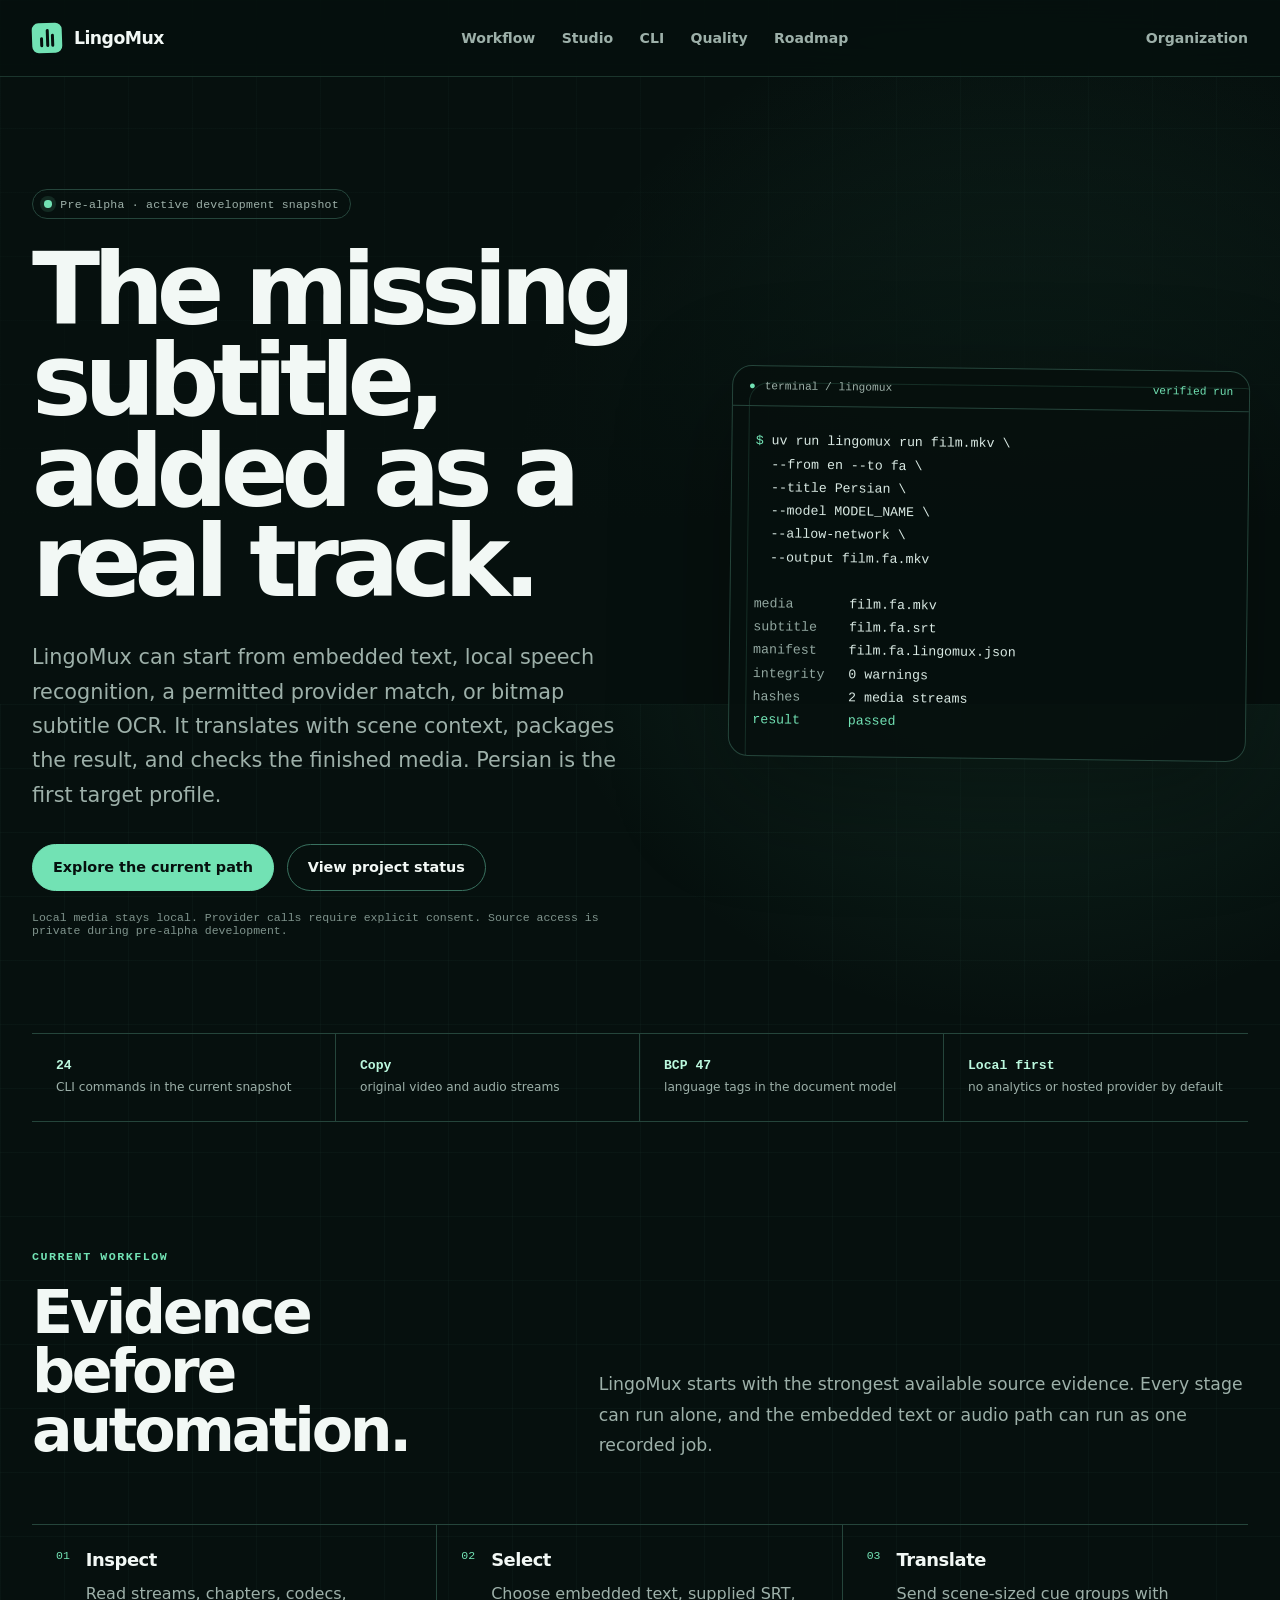
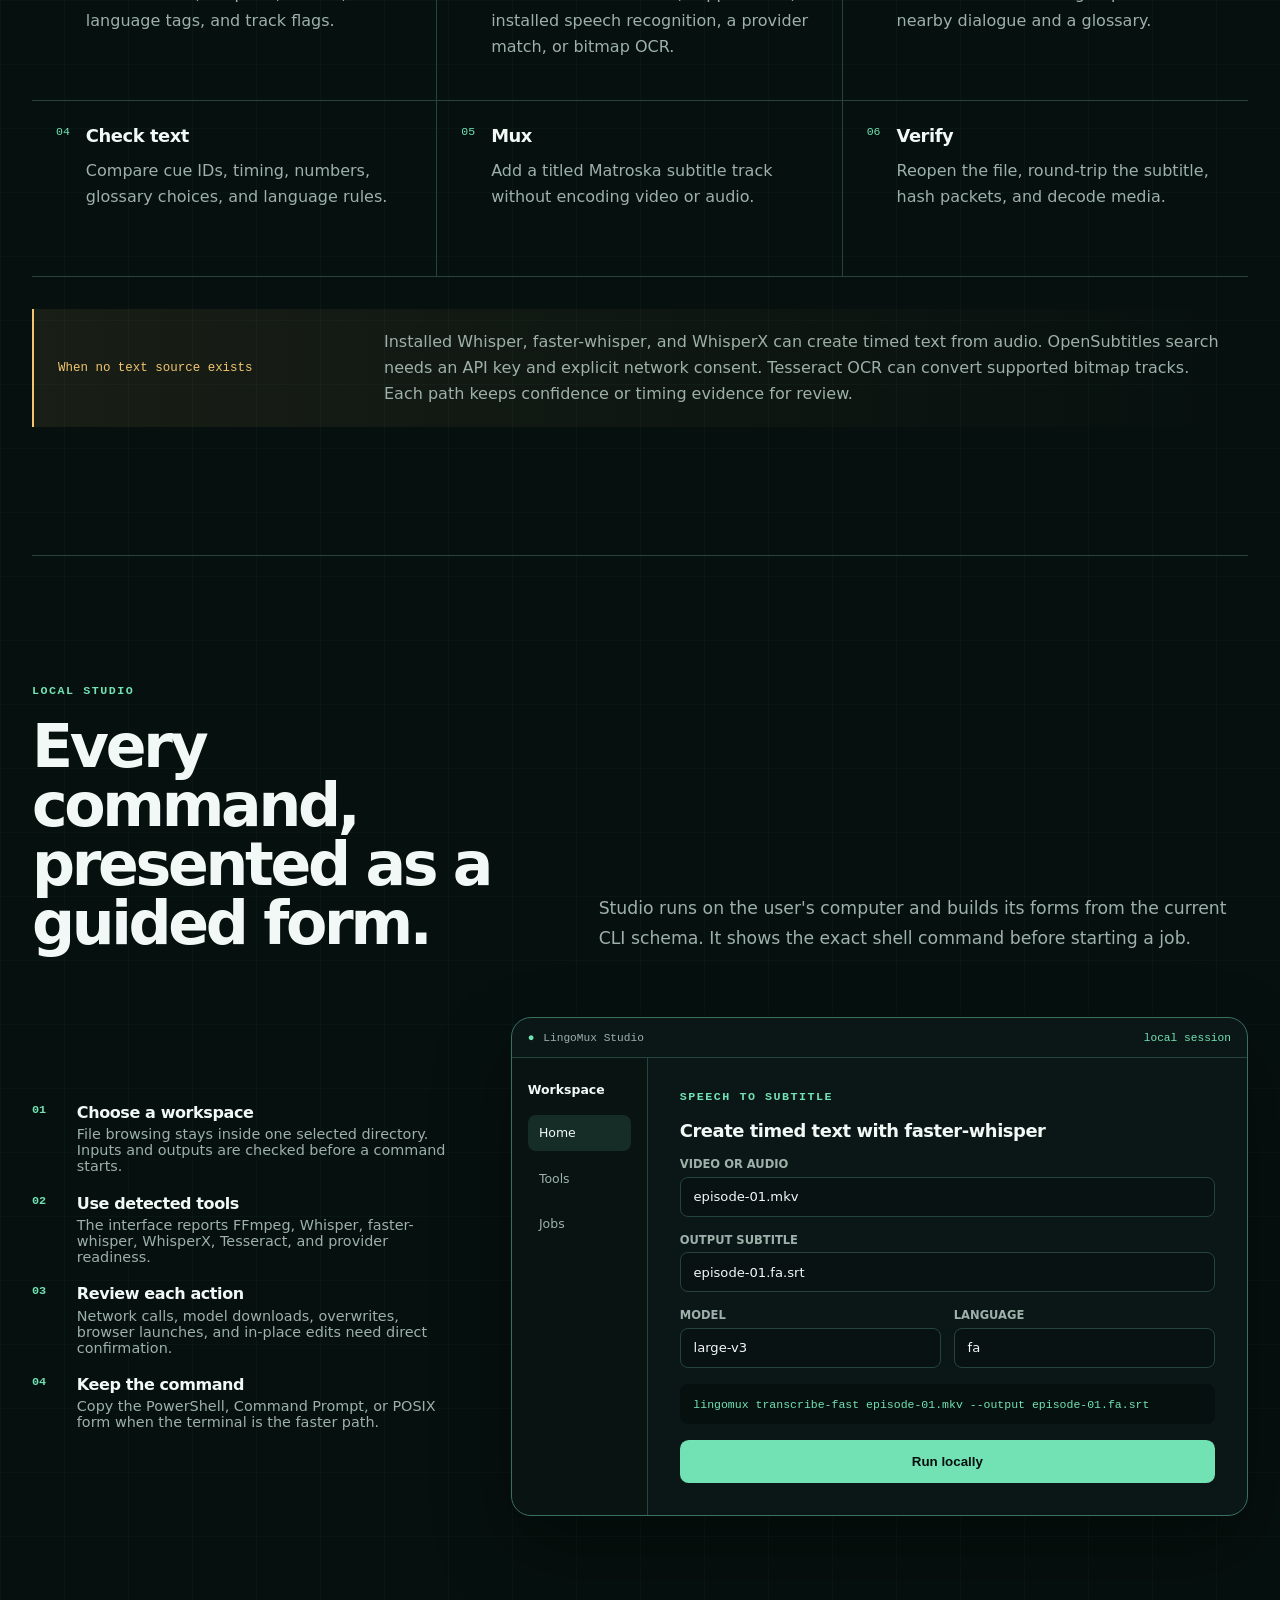
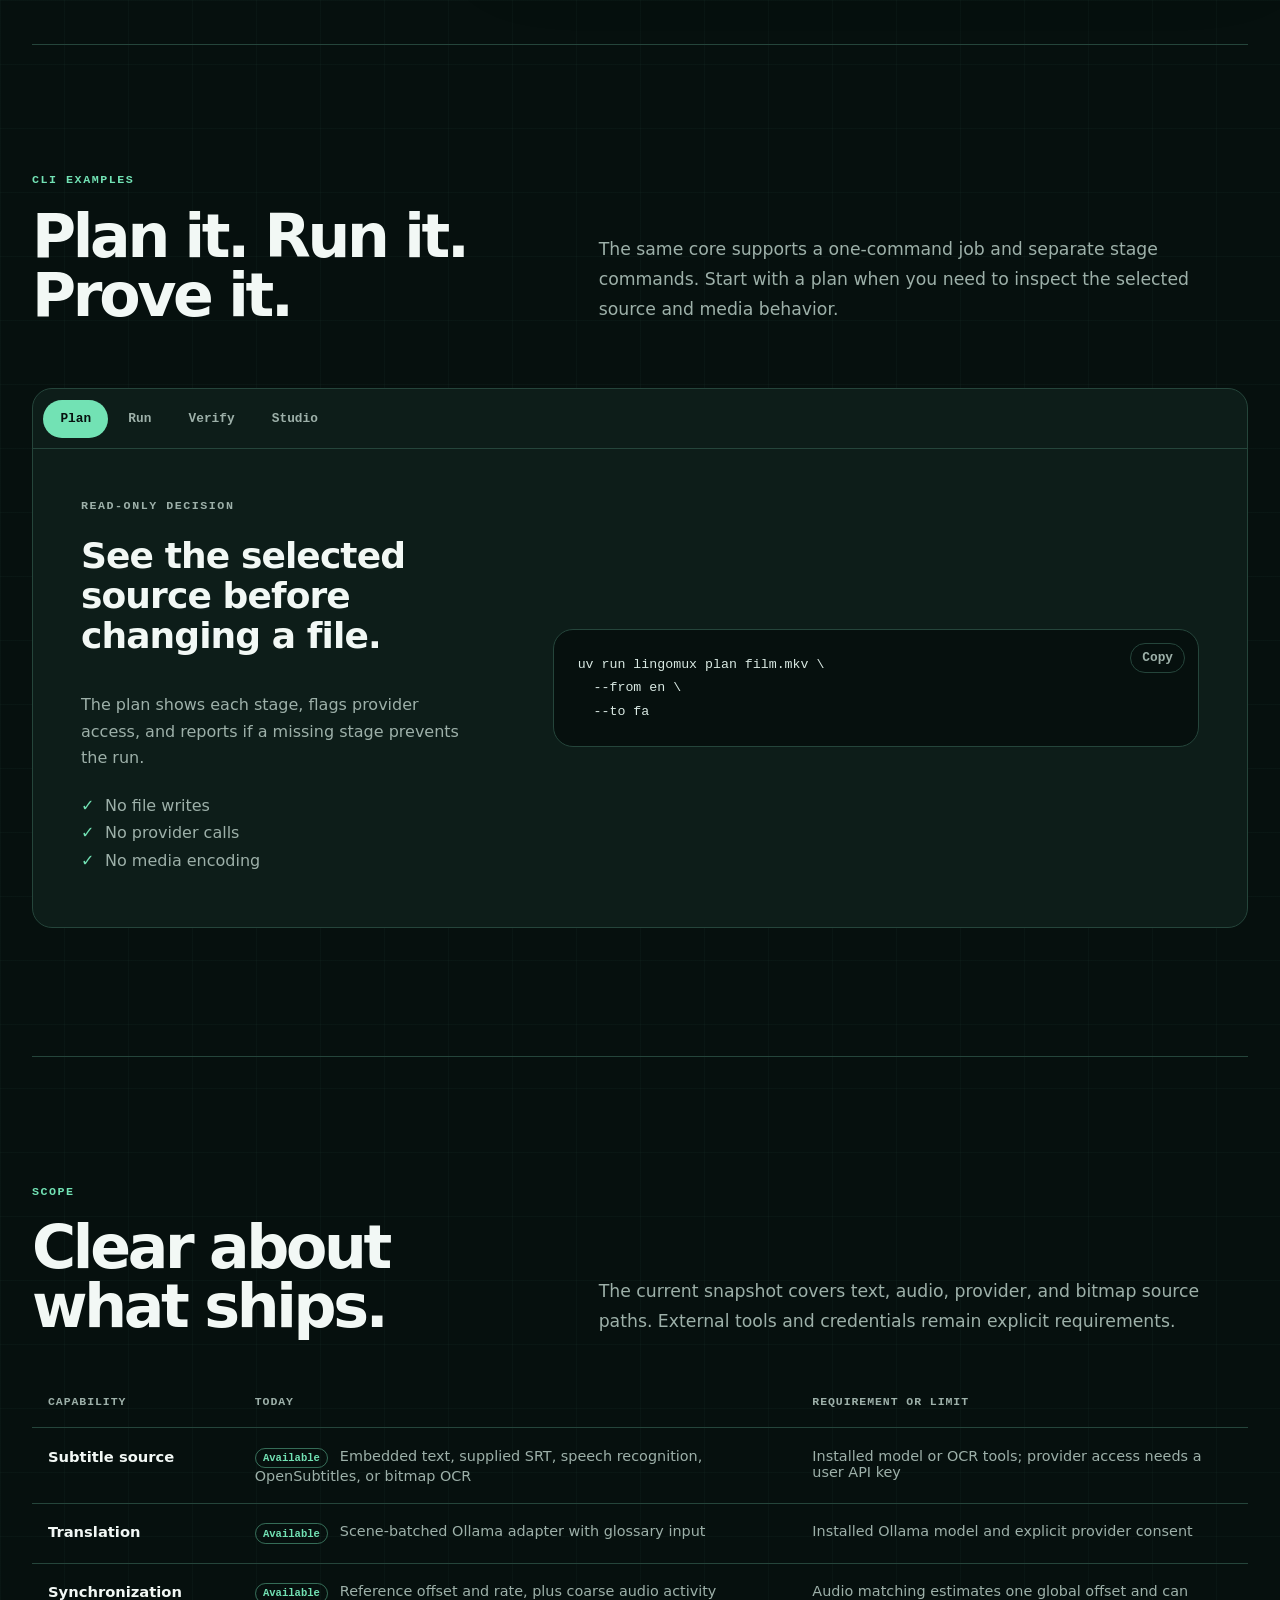
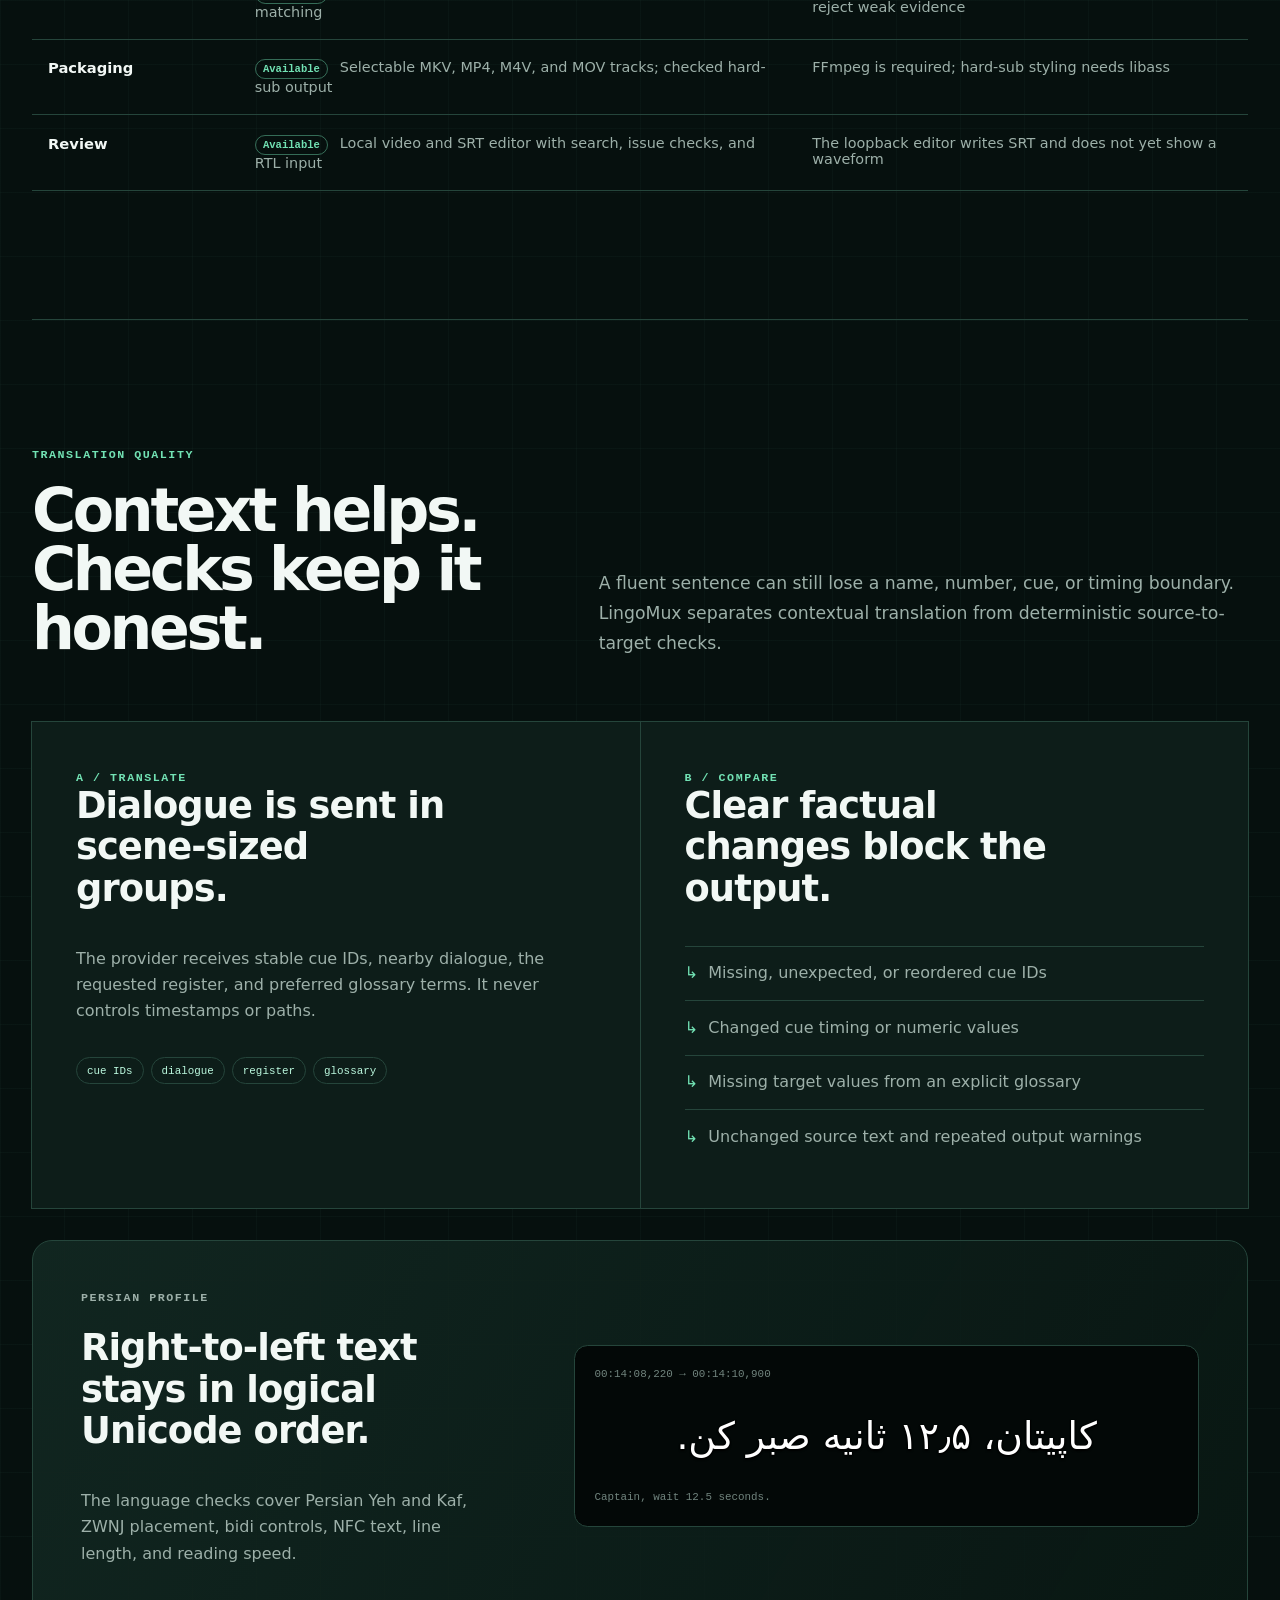
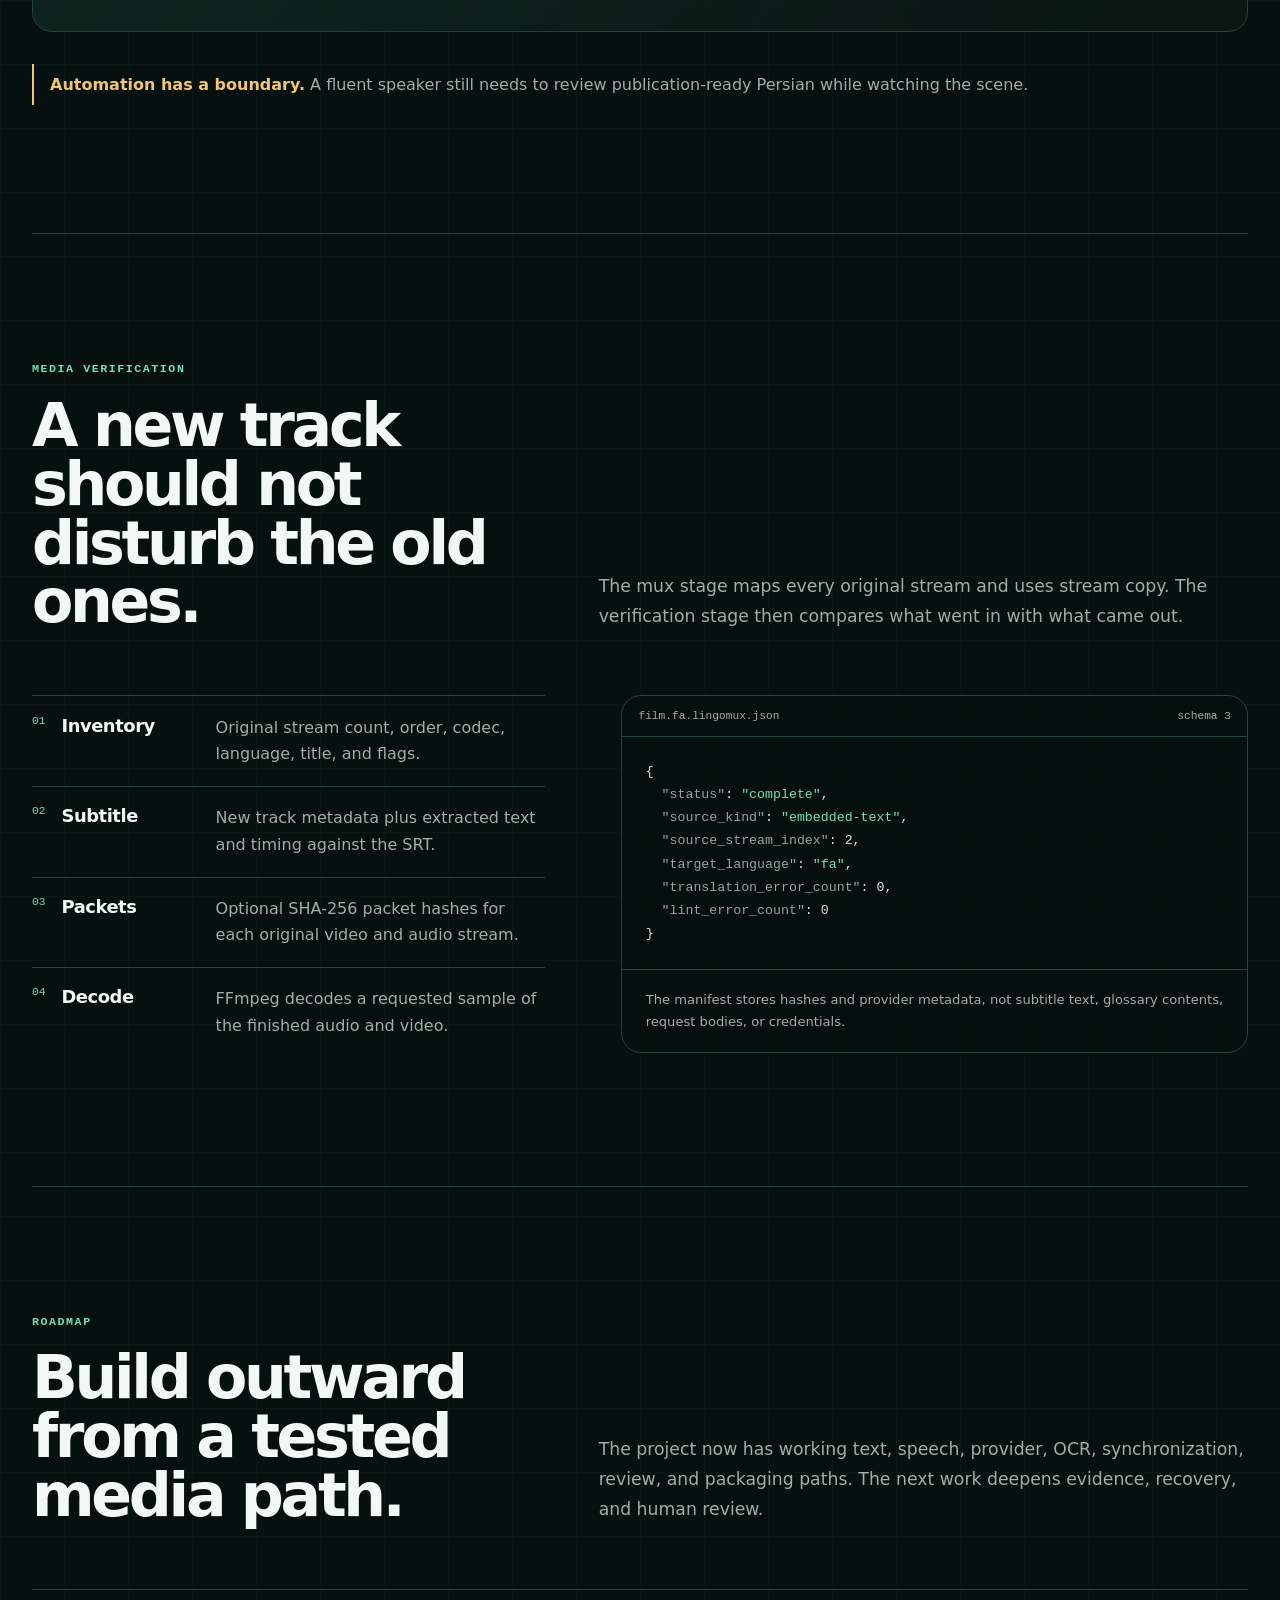
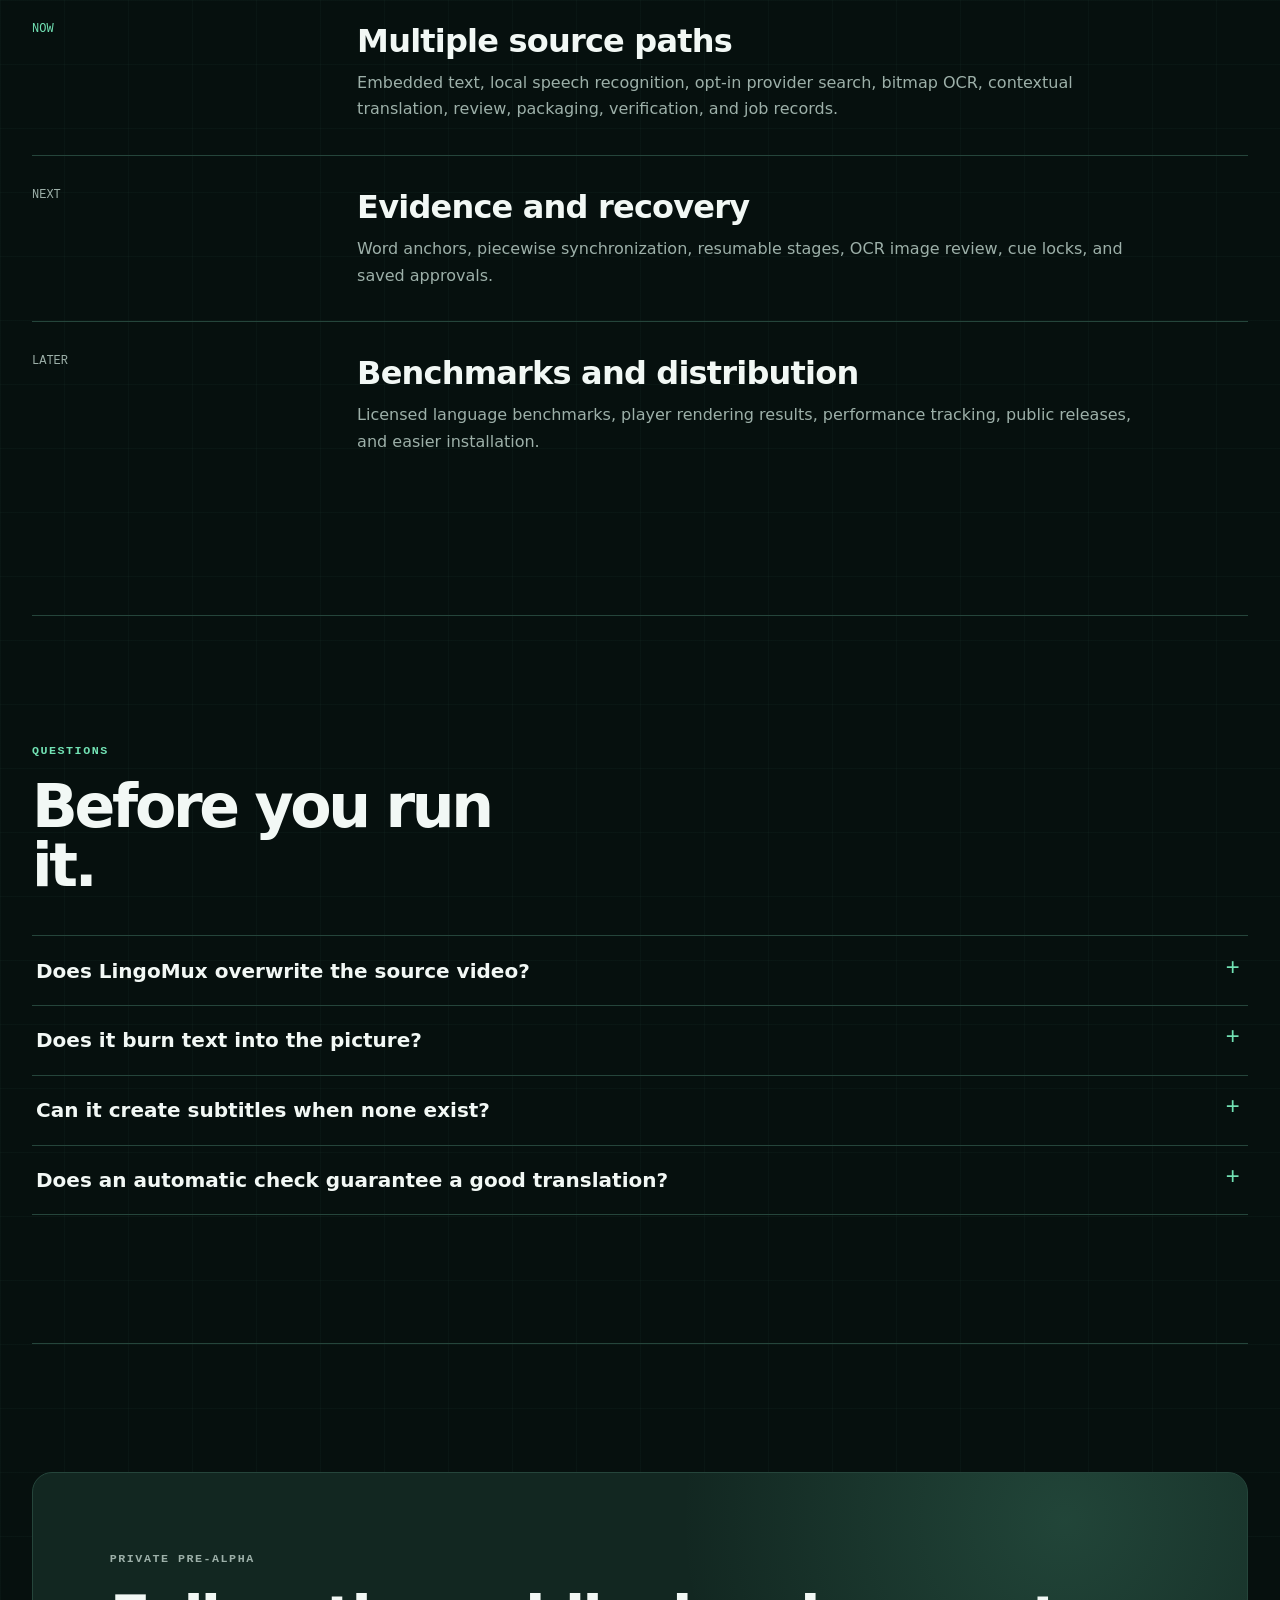
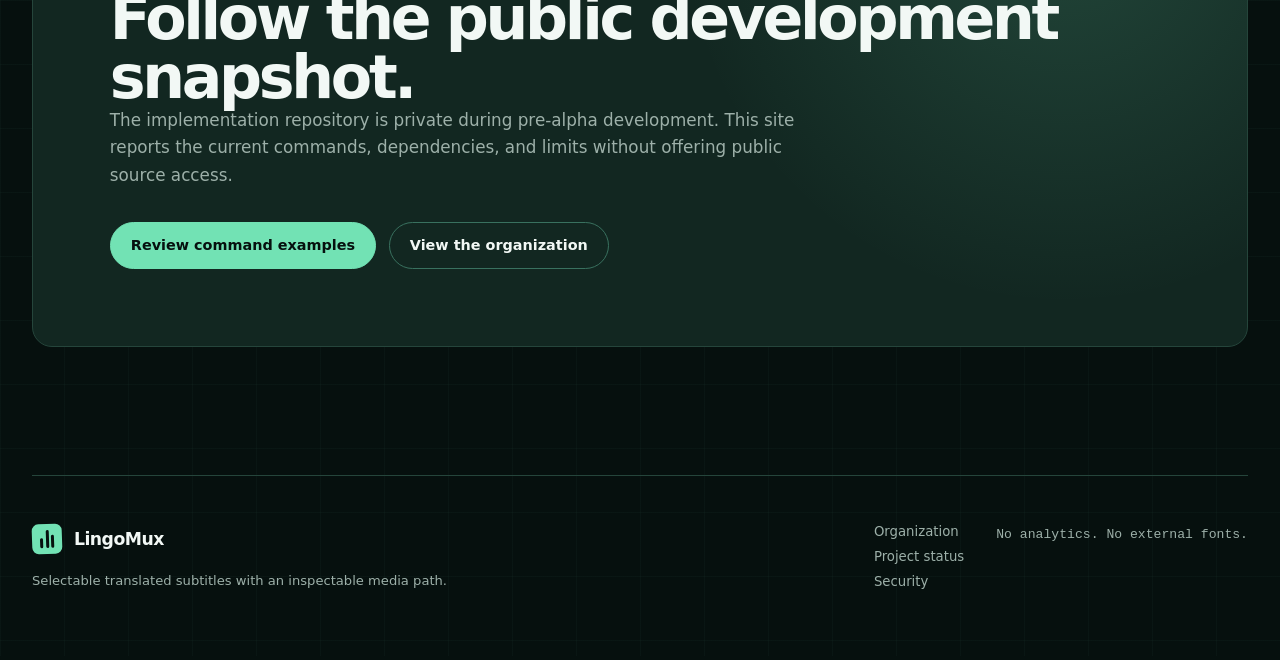
==== commit dab40524: "Add Studio quick start" ====
--- a/index.html
+++ b/index.html
@@ -178,6 +178,7 @@
             <button type="button" role="tab" aria-selected="true" aria-controls="panel-plan" id="tab-plan" data-command-tab="plan">Plan</button>
             <button type="button" role="tab" aria-selected="false" aria-controls="panel-run" id="tab-run" data-command-tab="run">Run</button>
             <button type="button" role="tab" aria-selected="false" aria-controls="panel-verify" id="tab-verify" data-command-tab="verify">Verify</button>
+            <button type="button" role="tab" aria-selected="false" aria-controls="panel-studio" id="tab-studio" data-command-tab="studio">Studio</button>
           </div>
 
           <section class="command-panel is-active" id="panel-plan" role="tabpanel" aria-labelledby="tab-plan" data-command-panel="plan">
@@ -241,6 +242,23 @@
   --title Persian \
   --subtitle film.fa.srt \
   --hash-media</code></pre>
+            </div>
+          </section>
+
+          <section class="command-panel" id="panel-studio" role="tabpanel" aria-labelledby="tab-studio" data-command-panel="studio">
+            <div class="command-copy">
+              <p class="eyebrow">Local interface</p>
+              <h3>Open the same command surface in a browser.</h3>
+              <p>Choose a workspace once, inspect detected tools, then use guided forms for transcription, translation, styling, muxing, and verification.</p>
+              <ul class="check-list">
+                <li>Loopback address only</li>
+                <li>Workspace-bounded file access</li>
+                <li>Copyable shell commands</li>
+              </ul>
+            </div>
+            <div class="code-shell">
+              <button class="copy-button" type="button" data-copy-target="code-studio">Copy</button>
+              <pre id="code-studio"><code>lingomux ui --workspace "C:\Videos"</code></pre>
             </div>
           </section>
         </div>
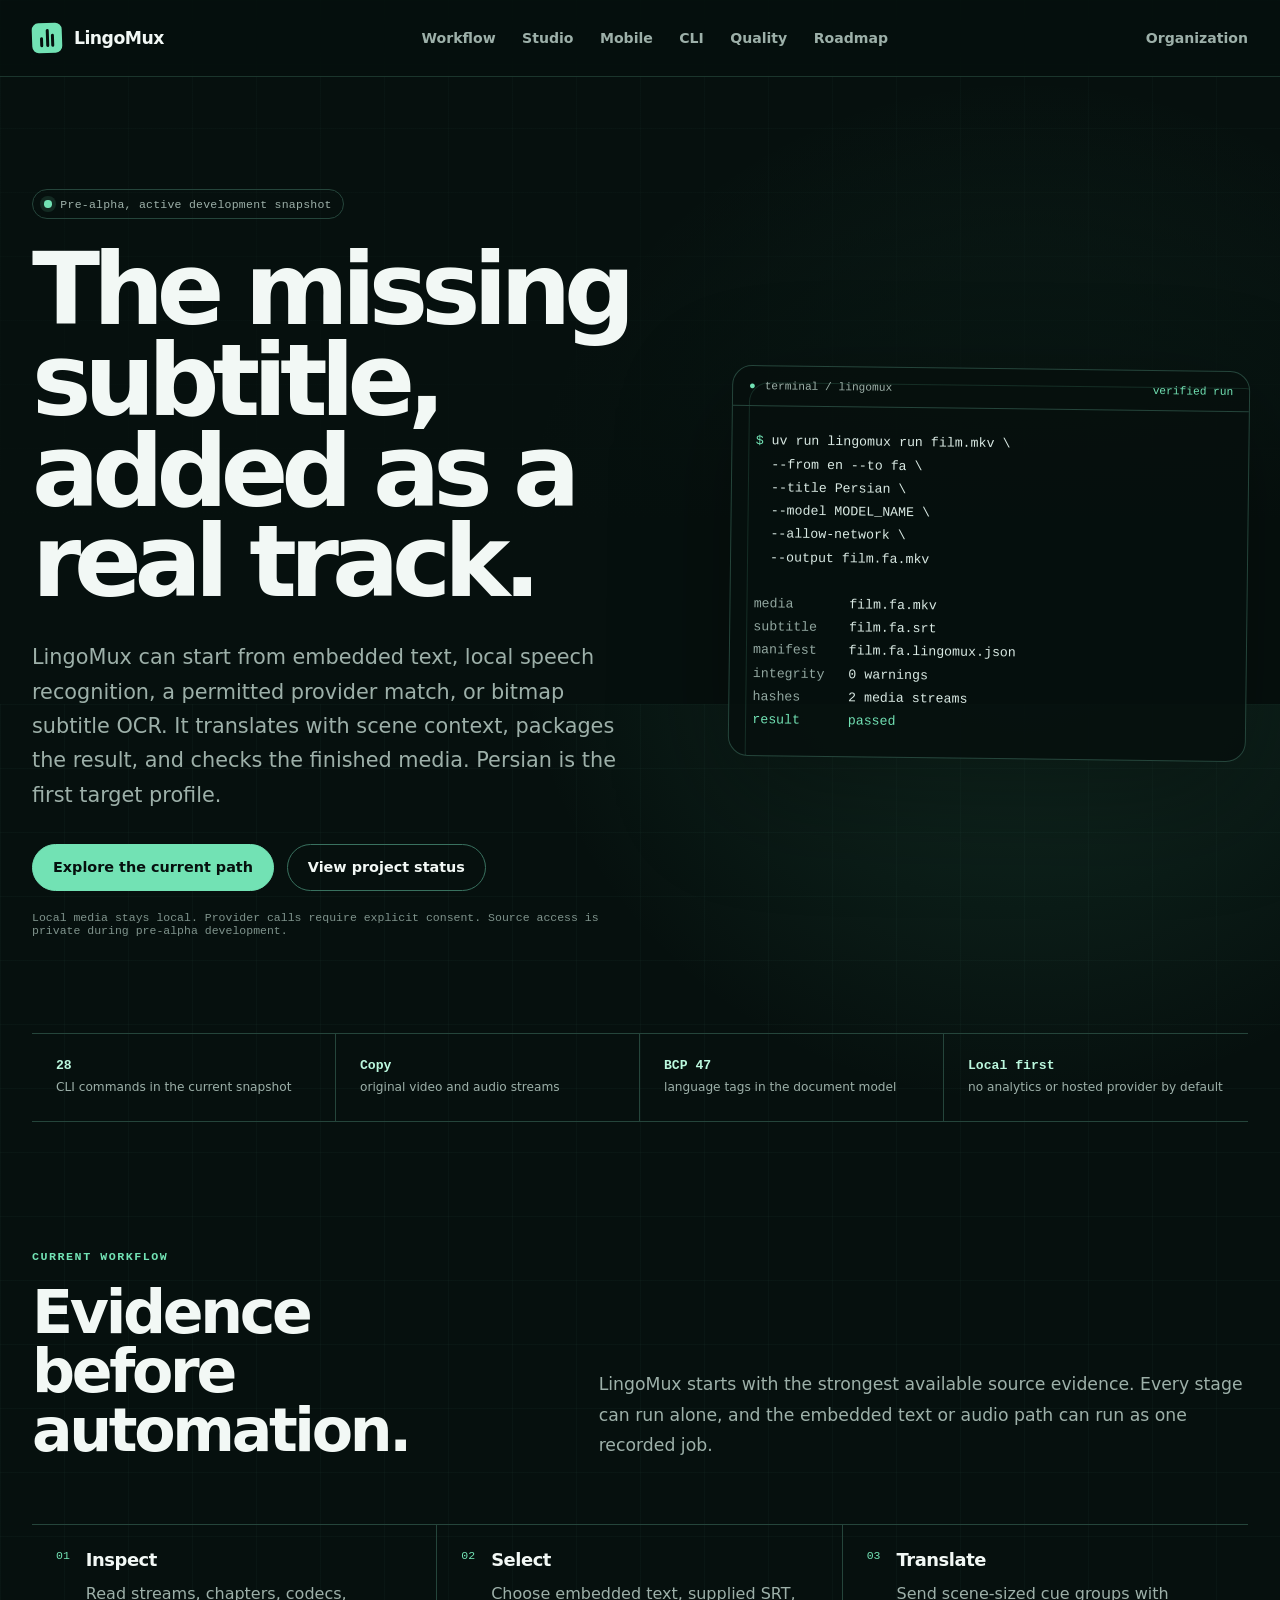
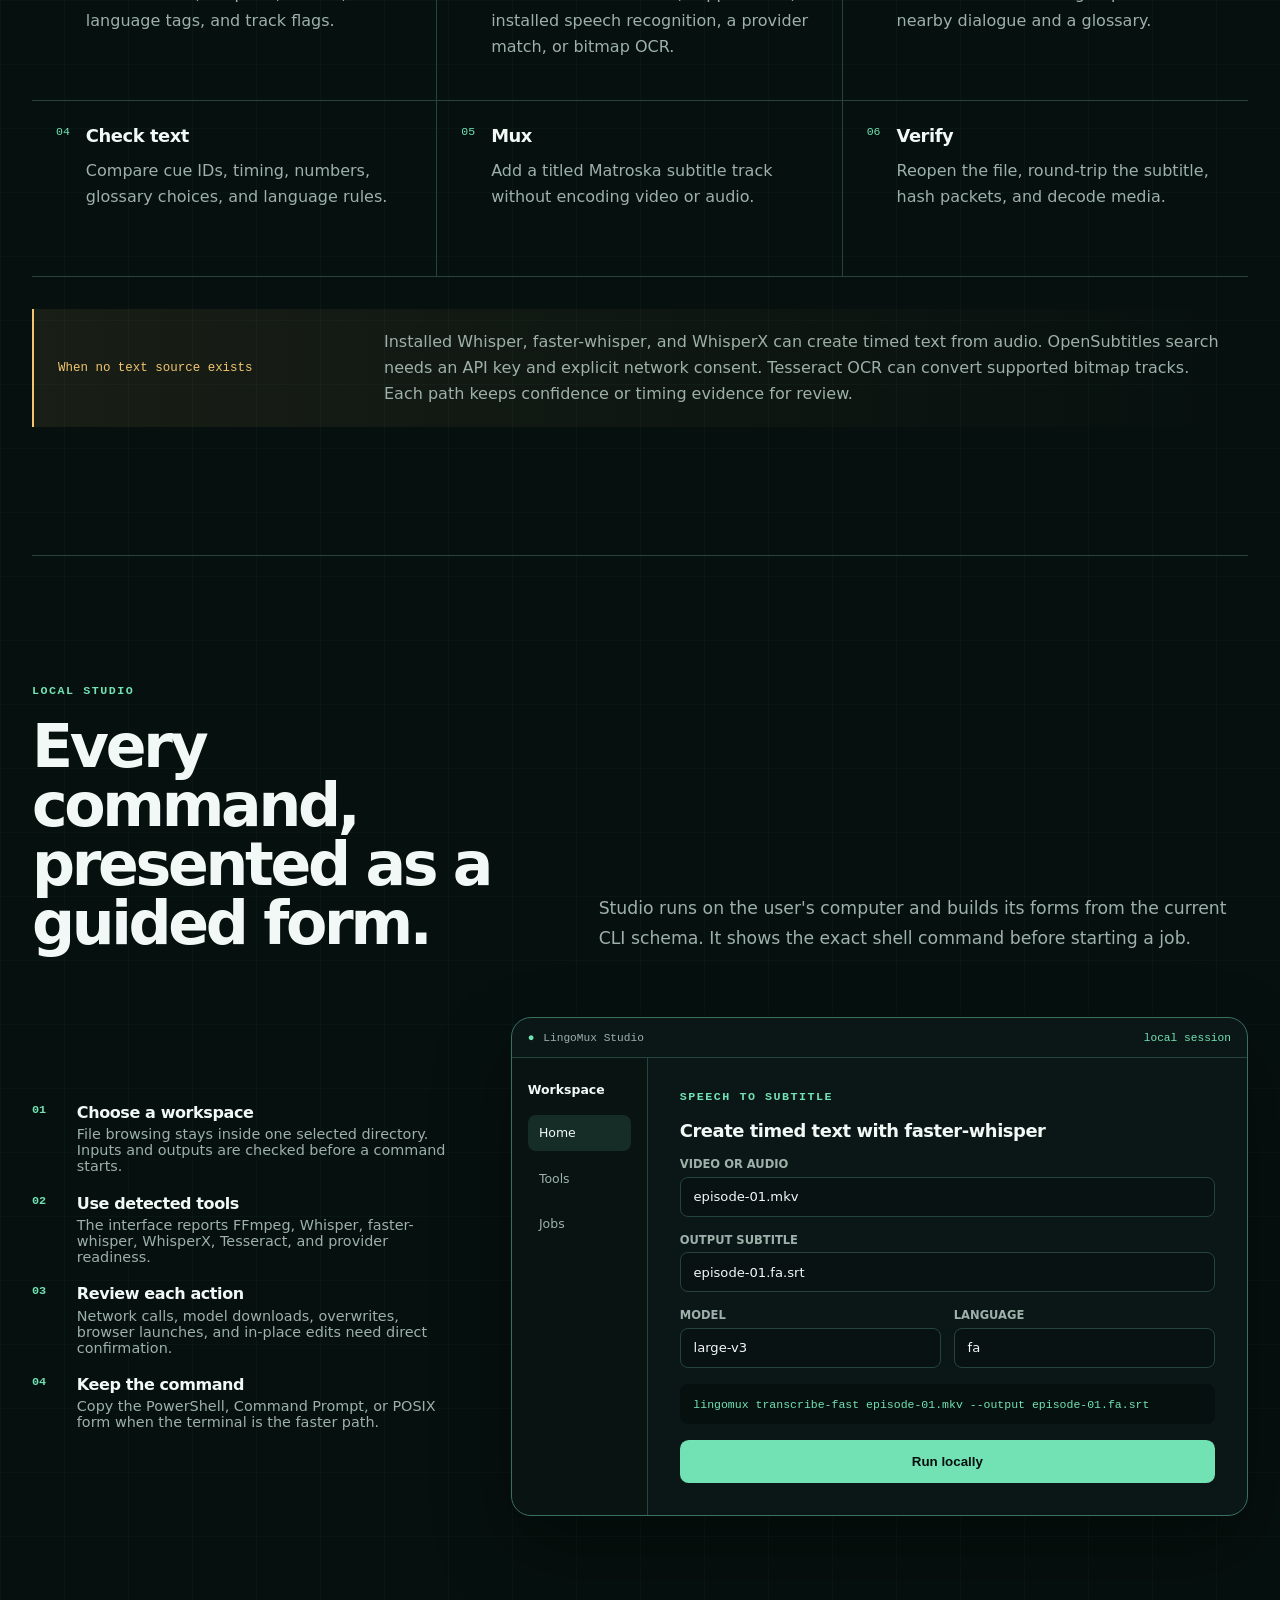
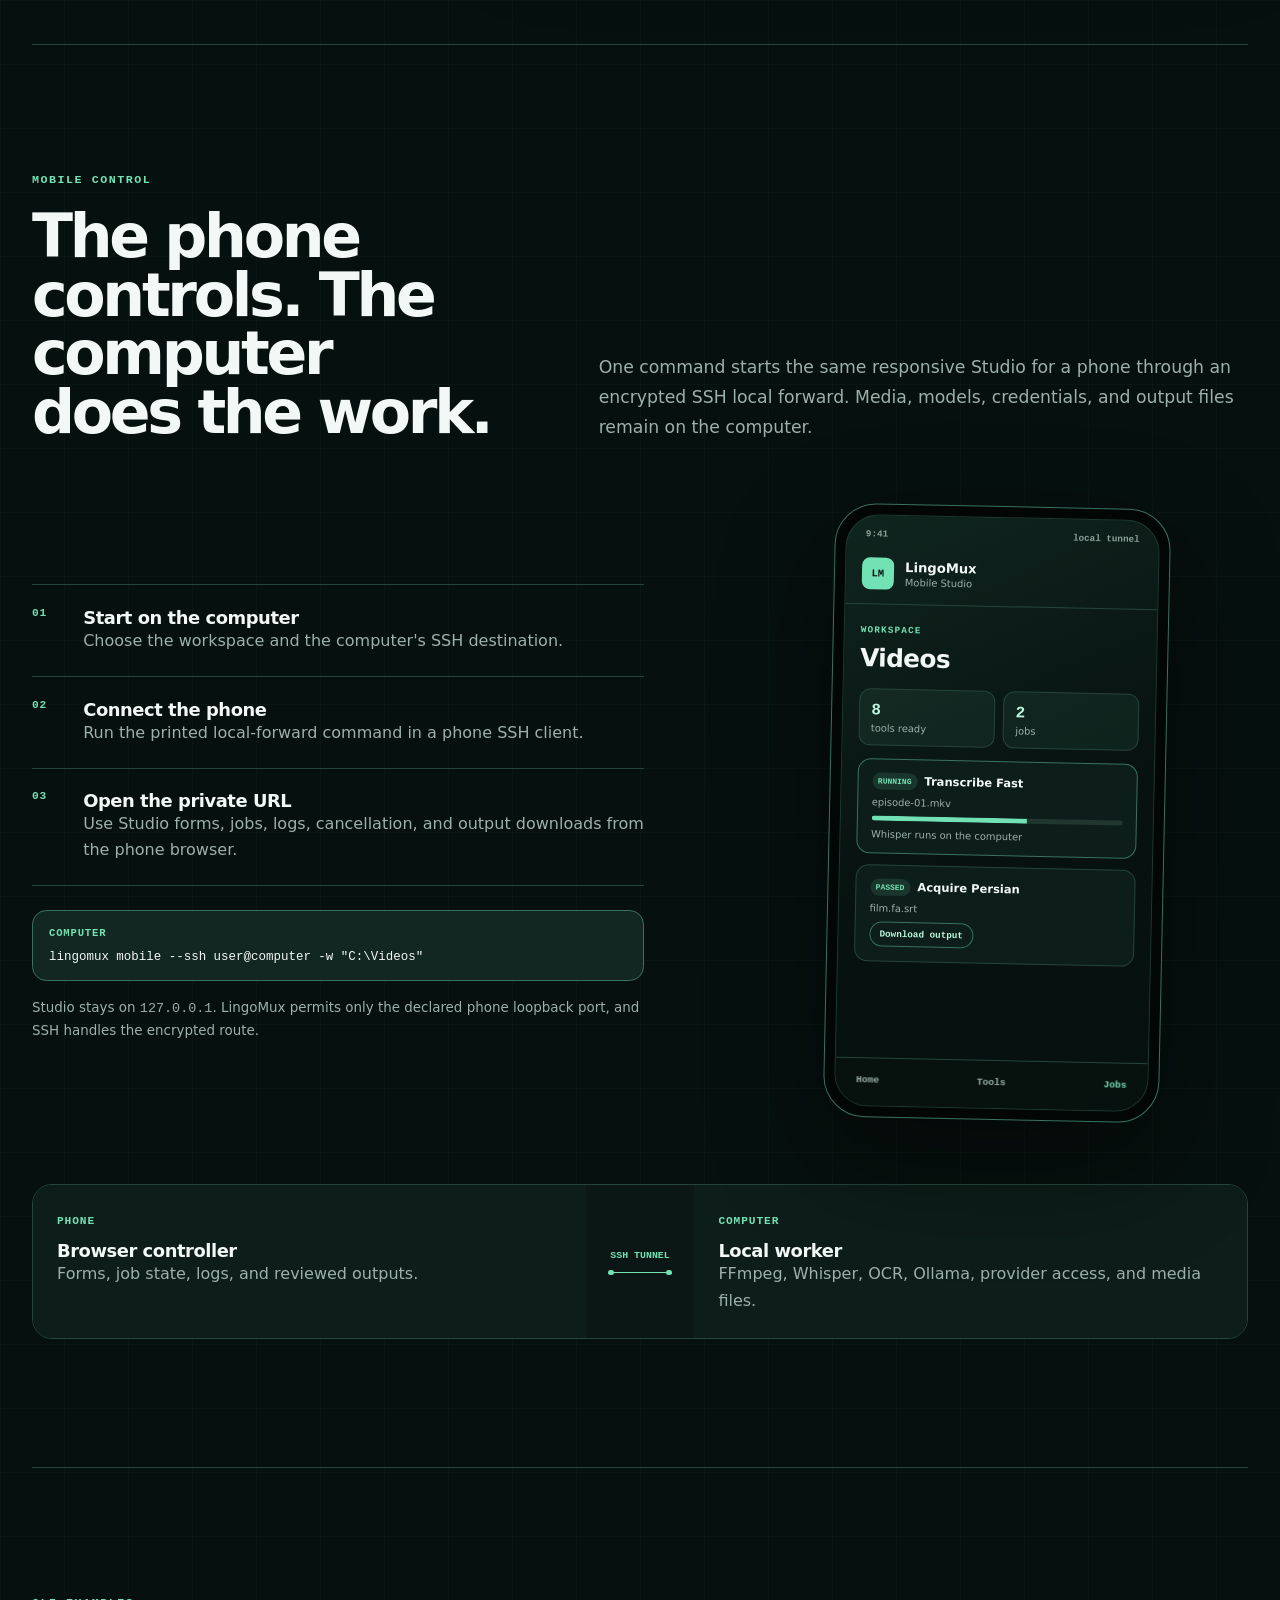
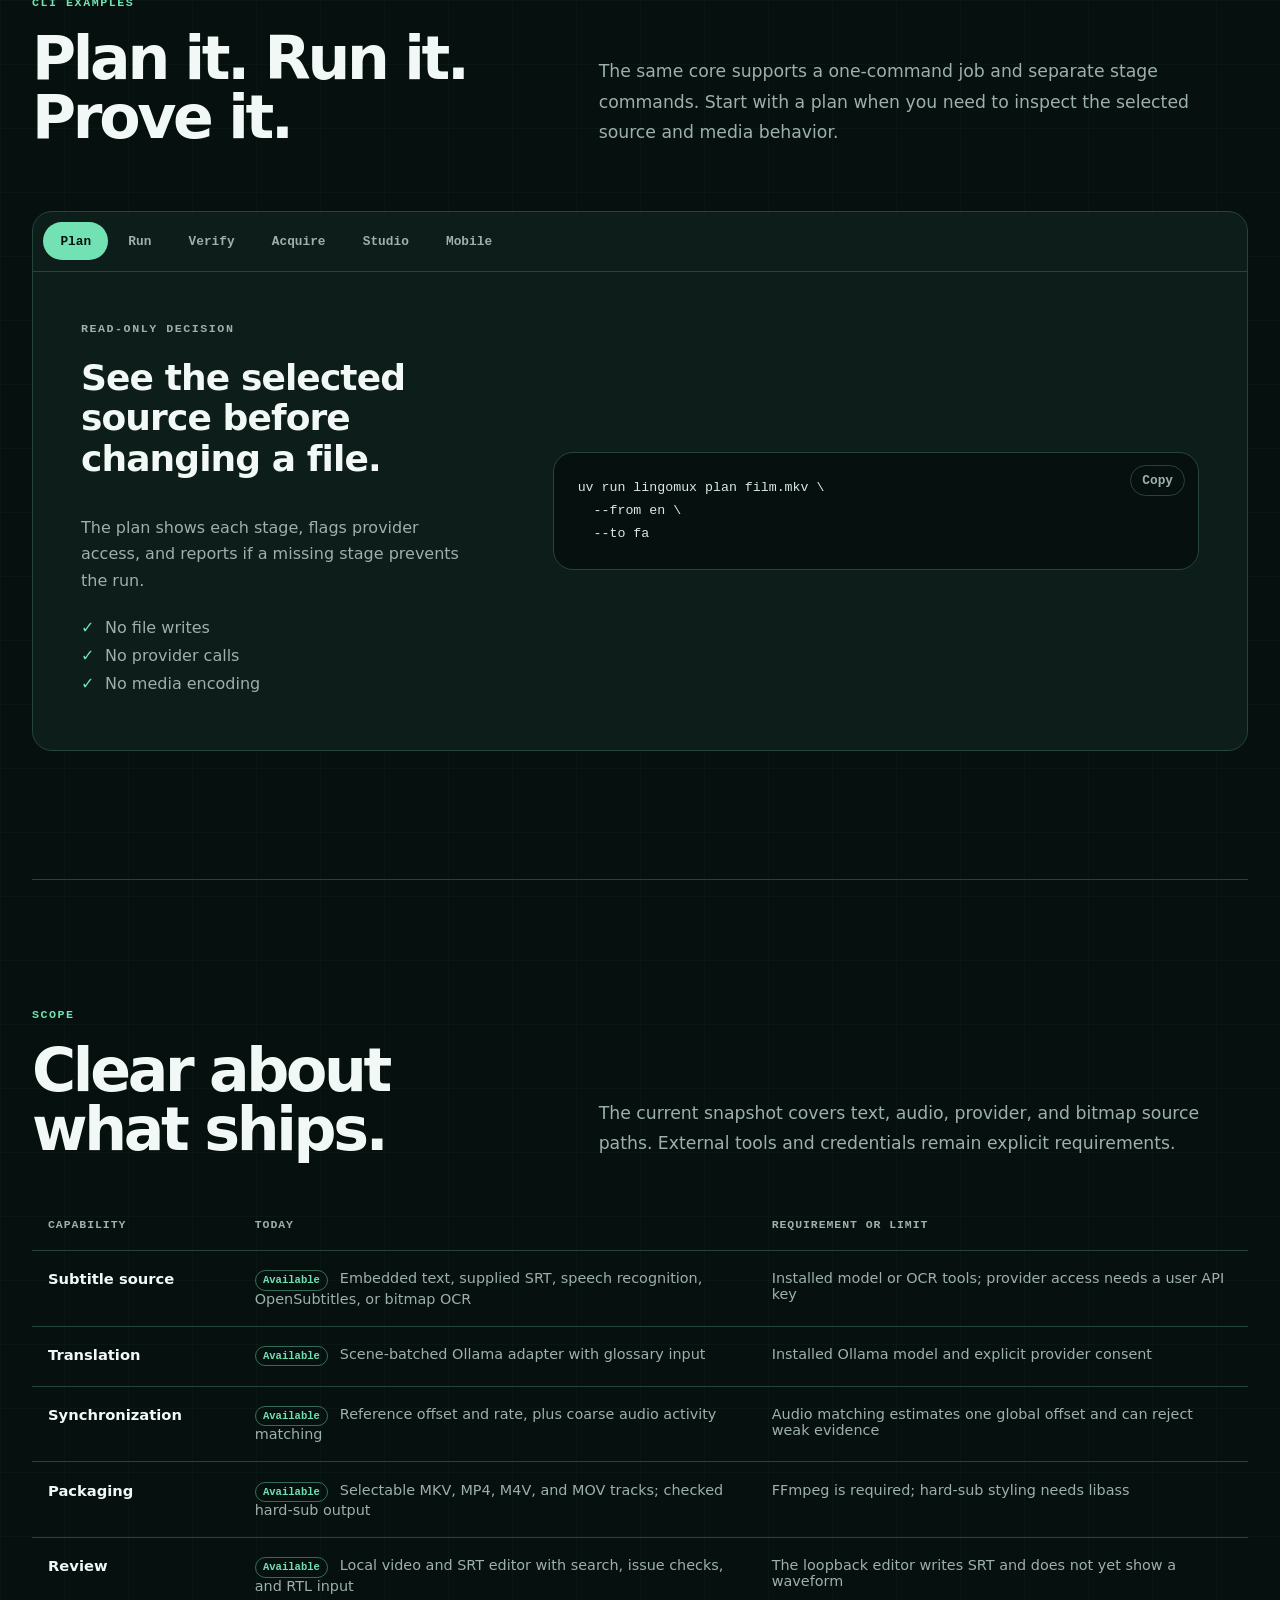
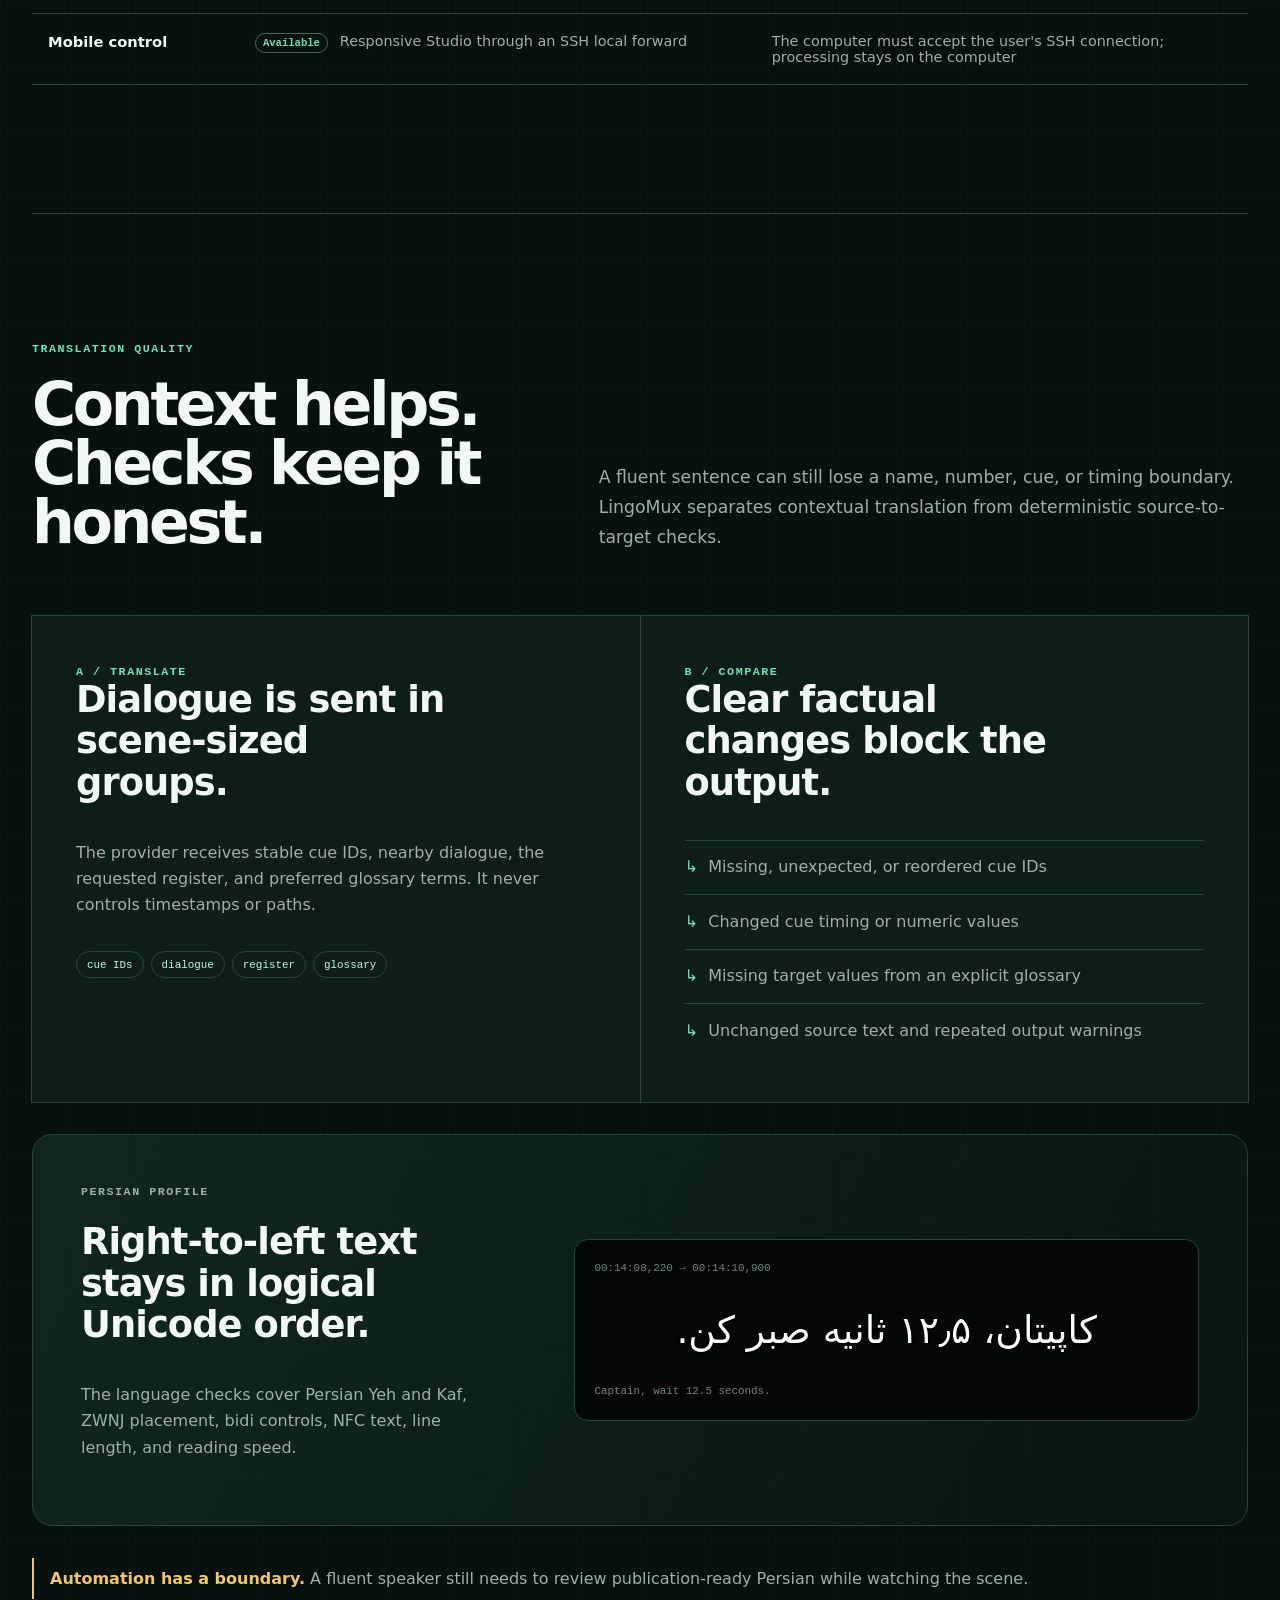
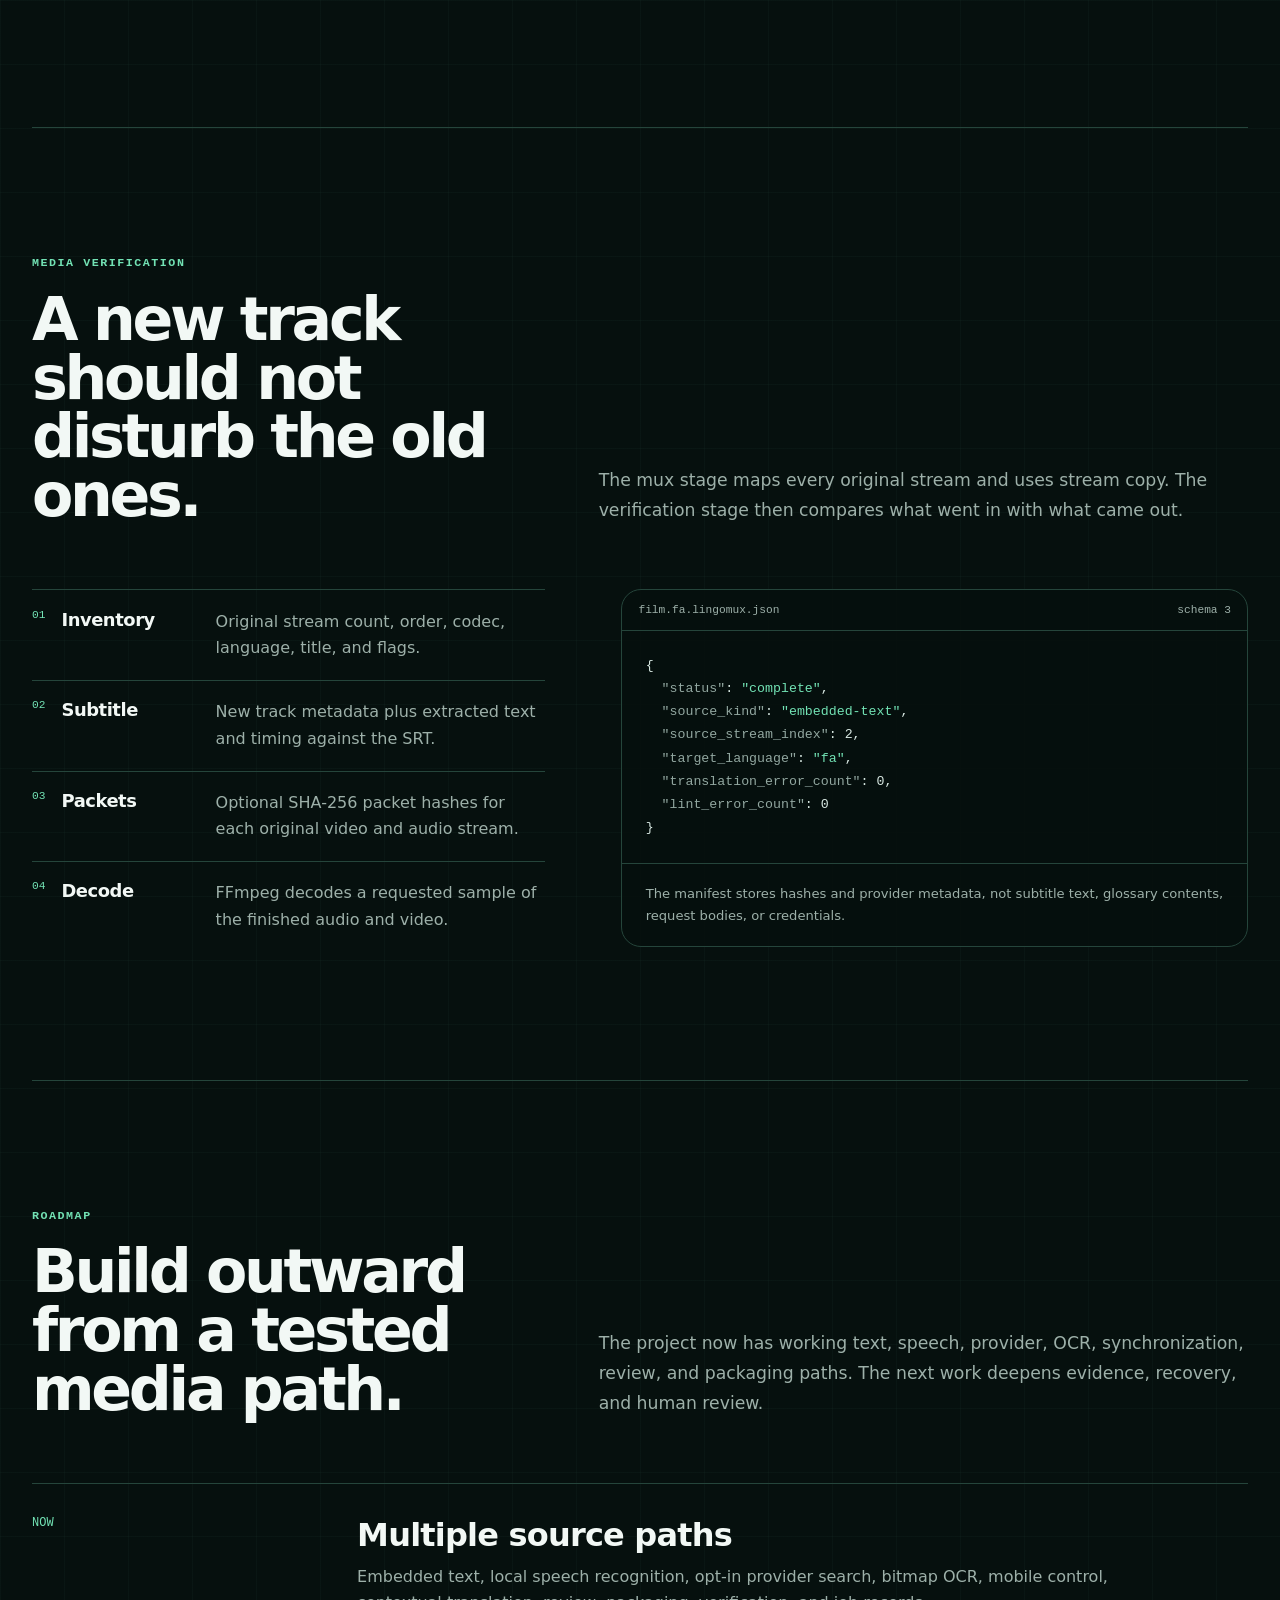
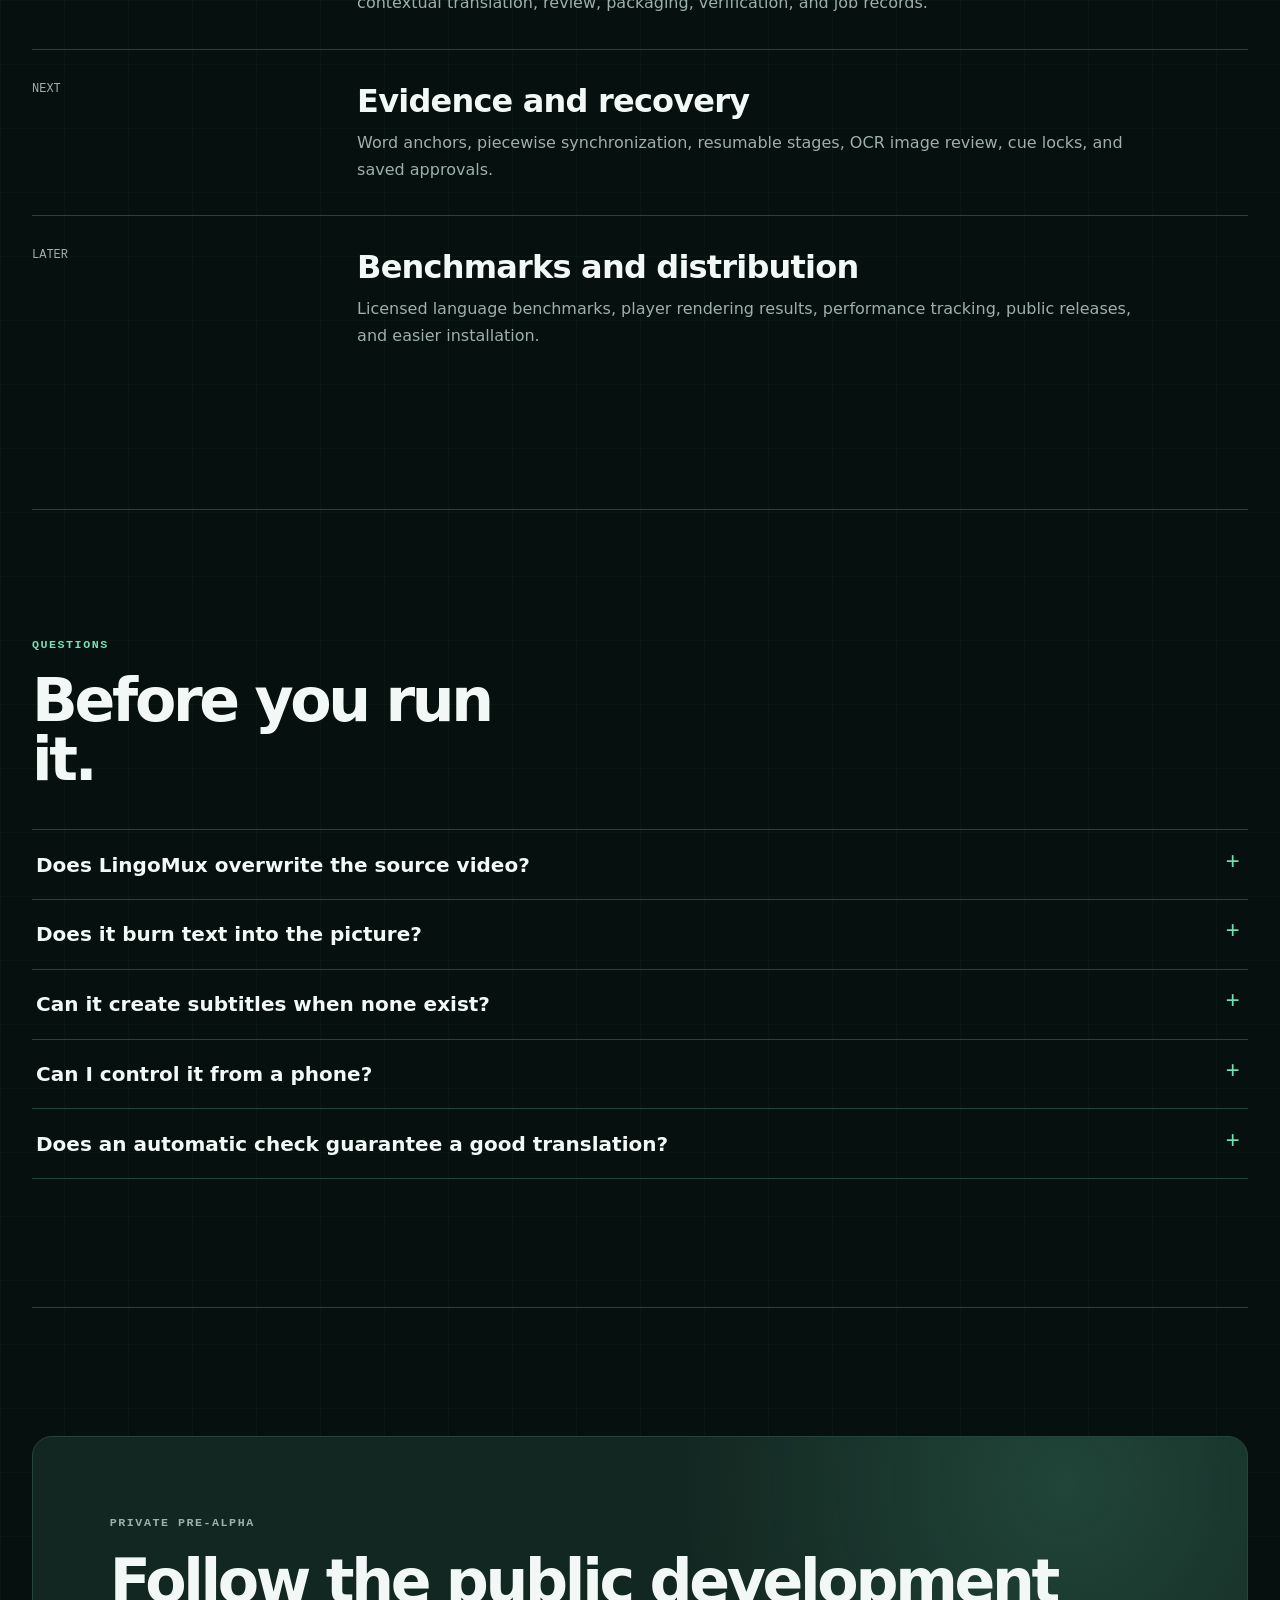
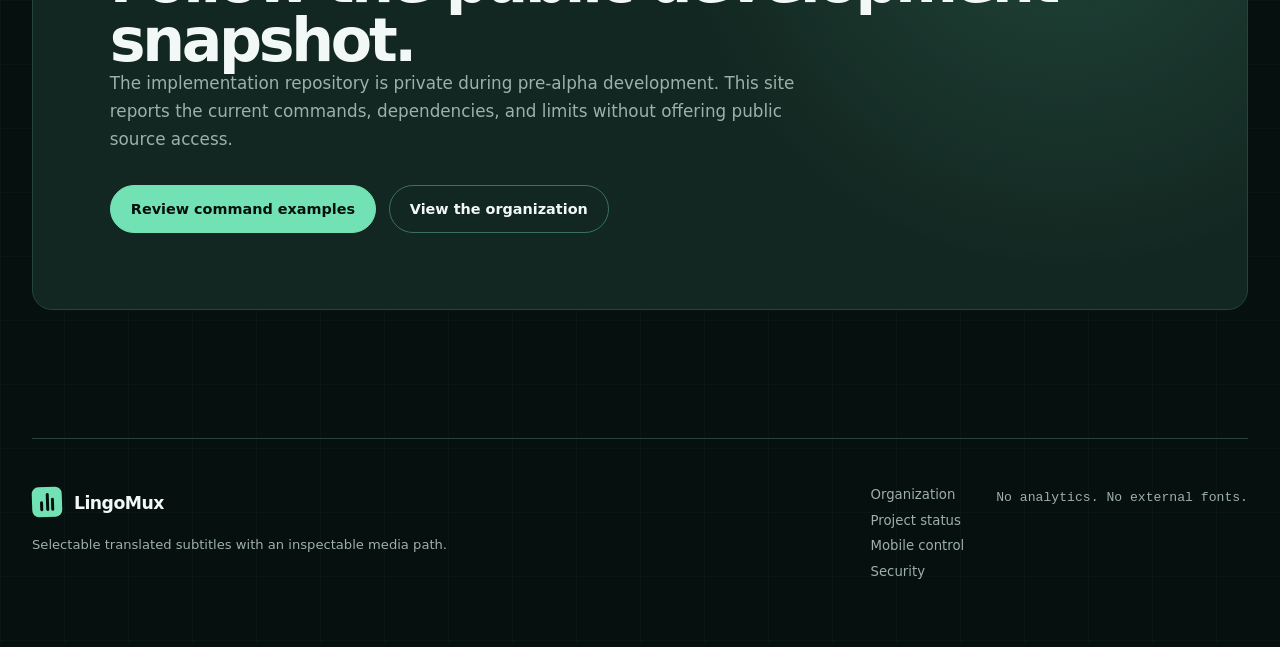
==== commit 42f77ac9: "Add mobile and acquisition site" ====
--- a/index.html
+++ b/index.html
@@ -4,7 +4,7 @@
     <meta charset="utf-8">
     <meta name="viewport" content="width=device-width, initial-scale=1">
     <meta name="theme-color" content="#07110f">
-    <meta name="description" content="LingoMux adds a translated subtitle as a selectable video track, then verifies the finished media.">
+    <meta name="description" content="Find, create, translate, sync, review, and package the subtitle track a video is missing.">
     <meta property="og:type" content="website">
     <meta property="og:title" content="LingoMux | Selectable translated subtitles">
     <meta property="og:description" content="Build the subtitle track your video is missing, with inspectable translation and media checks.">
@@ -32,6 +32,7 @@
         <nav class="site-nav" id="primary-navigation" aria-label="Primary navigation">
           <a href="#workflow">Workflow</a>
           <a href="#studio">Studio</a>
+          <a href="#mobile">Mobile</a>
           <a href="#cli">CLI</a>
           <a href="#quality">Quality</a>
           <a href="#roadmap">Roadmap</a>
@@ -44,7 +45,7 @@
     <main id="main">
       <section class="hero" aria-labelledby="hero-title">
         <div class="hero-copy">
-          <div class="status-chip"><span></span> Pre-alpha · active development snapshot</div>
+          <div class="status-chip"><span></span> Pre-alpha, active development snapshot</div>
           <h1 id="hero-title">The missing subtitle, added as a real track.</h1>
           <p class="hero-lede">LingoMux can start from embedded text, local speech recognition, a permitted provider match, or bitmap subtitle OCR. It translates with scene context, packages the result, and checks the finished media. Persian is the first target profile.</p>
           <div class="actions">
@@ -76,7 +77,7 @@
       </section>
 
       <section class="proof-strip" aria-label="Current project facts">
-        <div><strong>24</strong><span>CLI commands in the current snapshot</span></div>
+        <div><strong>28</strong><span>CLI commands in the current snapshot</span></div>
         <div><strong>Copy</strong><span>original video and audio streams</span></div>
         <div><strong>BCP 47</strong><span>language tags in the document model</span></div>
         <div><strong>Local first</strong><span>no analytics or hosted provider by default</span></div>
@@ -164,6 +165,52 @@
         </div>
       </section>
 
+      <section class="section mobile-section" id="mobile" aria-labelledby="mobile-title">
+        <div class="section-heading">
+          <div>
+            <p class="eyebrow">Mobile control</p>
+            <h2 id="mobile-title">The phone controls. The computer does the work.</h2>
+          </div>
+          <p>One command starts the same responsive Studio for a phone through an encrypted SSH local forward. Media, models, credentials, and output files remain on the computer.</p>
+        </div>
+
+        <div class="mobile-layout">
+          <div class="mobile-copy">
+            <ol class="mobile-steps">
+              <li><span>01</span><div><h3>Start on the computer</h3><p>Choose the workspace and the computer's SSH destination.</p></div></li>
+              <li><span>02</span><div><h3>Connect the phone</h3><p>Run the printed local-forward command in a phone SSH client.</p></div></li>
+              <li><span>03</span><div><h3>Open the private URL</h3><p>Use Studio forms, jobs, logs, cancellation, and output downloads from the phone browser.</p></div></li>
+            </ol>
+            <div class="mobile-command">
+              <span>computer</span>
+              <code>lingomux mobile --ssh user@computer -w "C:\Videos"</code>
+            </div>
+            <p class="mobile-note">Studio stays on <code>127.0.0.1</code>. LingoMux permits only the declared phone loopback port, and SSH handles the encrypted route.</p>
+          </div>
+
+          <div class="phone-frame" aria-label="LingoMux Studio phone view">
+            <div class="phone-screen">
+              <div class="phone-status"><span>9:41</span><span>local tunnel</span></div>
+              <div class="phone-topbar"><span class="phone-mark">LM</span><div><strong>LingoMux</strong><small>Mobile Studio</small></div></div>
+              <div class="phone-body">
+                <p class="eyebrow">Workspace</p>
+                <h3>Videos</h3>
+                <div class="phone-metrics"><span><strong>8</strong> tools ready</span><span><strong>2</strong> jobs</span></div>
+                <article class="phone-job"><div><span class="phone-job-state">running</span><strong>Transcribe Fast</strong></div><p>episode-01.mkv</p><div class="phone-progress"><i></i></div><small>Whisper runs on the computer</small></article>
+                <article class="phone-job phone-job-done"><div><span class="phone-job-state">passed</span><strong>Acquire Persian</strong></div><p>film.fa.srt</p><button type="button" tabindex="-1">Download output</button></article>
+              </div>
+              <nav class="phone-nav" aria-label="Example mobile Studio navigation"><span>Home</span><span>Tools</span><span>Jobs</span></nav>
+            </div>
+          </div>
+        </div>
+
+        <div class="mobile-boundary" aria-label="Mobile processing boundary">
+          <article><span>Phone</span><h3>Browser controller</h3><p>Forms, job state, logs, and reviewed outputs.</p></article>
+          <div class="mobile-route"><span>SSH tunnel</span><i></i></div>
+          <article><span>Computer</span><h3>Local worker</h3><p>FFmpeg, Whisper, OCR, Ollama, provider access, and media files.</p></article>
+        </div>
+      </section>
+
       <section class="section command-section" id="cli" aria-labelledby="cli-title">
         <div class="section-heading">
           <div>
@@ -178,7 +225,9 @@
             <button type="button" role="tab" aria-selected="true" aria-controls="panel-plan" id="tab-plan" data-command-tab="plan">Plan</button>
             <button type="button" role="tab" aria-selected="false" aria-controls="panel-run" id="tab-run" data-command-tab="run">Run</button>
             <button type="button" role="tab" aria-selected="false" aria-controls="panel-verify" id="tab-verify" data-command-tab="verify">Verify</button>
+            <button type="button" role="tab" aria-selected="false" aria-controls="panel-acquire" id="tab-acquire" data-command-tab="acquire">Acquire</button>
             <button type="button" role="tab" aria-selected="false" aria-controls="panel-studio" id="tab-studio" data-command-tab="studio">Studio</button>
+            <button type="button" role="tab" aria-selected="false" aria-controls="panel-mobile" id="tab-mobile" data-command-tab="mobile">Mobile</button>
           </div>
 
           <section class="command-panel is-active" id="panel-plan" role="tabpanel" aria-labelledby="tab-plan" data-command-panel="plan">
@@ -245,6 +294,26 @@
             </div>
           </section>
 
+          <section class="command-panel" id="panel-acquire" role="tabpanel" aria-labelledby="tab-acquire" data-command-panel="acquire">
+            <div class="command-copy">
+              <p class="eyebrow">Checked download</p>
+              <h3>Find the best permitted match and publish a sidecar.</h3>
+              <p>The local file hash is tried before a title fallback. Timed text and ZIP members are checked before atomic publication.</p>
+              <ul class="check-list">
+                <li>Ties require a candidate ID</li>
+                <li>Ambiguous ZIPs list member choices</li>
+                <li>Optional speech-activity sync</li>
+              </ul>
+            </div>
+            <div class="code-shell">
+              <button class="copy-button" type="button" data-copy-target="code-acquire">Copy</button>
+              <pre id="code-acquire"><code>lingomux acquire film.mkv \
+  -l fa \
+  --sync-audio \
+  --allow-network</code></pre>
+            </div>
+          </section>
+
           <section class="command-panel" id="panel-studio" role="tabpanel" aria-labelledby="tab-studio" data-command-panel="studio">
             <div class="command-copy">
               <p class="eyebrow">Local interface</p>
@@ -261,6 +330,25 @@
               <pre id="code-studio"><code>lingomux ui --workspace "C:\Videos"</code></pre>
             </div>
           </section>
+
+          <section class="command-panel" id="panel-mobile" role="tabpanel" aria-labelledby="tab-mobile" data-command-panel="mobile">
+            <div class="command-copy">
+              <p class="eyebrow">Phone controller</p>
+              <h3>Keep the worker local and carry the interface.</h3>
+              <p>The command prints the exact phone URL and SSH forward. It does not open a LAN listener or upload the media.</p>
+              <ul class="check-list">
+                <li>Encrypted local forward</li>
+                <li>Token-guarded Studio session</li>
+                <li>Same workspace and consent checks</li>
+              </ul>
+            </div>
+            <div class="code-shell">
+              <button class="copy-button" type="button" data-copy-target="code-mobile">Copy</button>
+              <pre id="code-mobile"><code>lingomux mobile \
+  --ssh user@computer \
+  --workspace "C:\Videos"</code></pre>
+            </div>
+          </section>
         </div>
       </section>
 
@@ -282,6 +370,7 @@
               <tr><th>Synchronization</th><td><span class="scope-state available">Available</span> Reference offset and rate, plus coarse audio activity matching</td><td>Audio matching estimates one global offset and can reject weak evidence</td></tr>
               <tr><th>Packaging</th><td><span class="scope-state available">Available</span> Selectable MKV, MP4, M4V, and MOV tracks; checked hard-sub output</td><td>FFmpeg is required; hard-sub styling needs libass</td></tr>
               <tr><th>Review</th><td><span class="scope-state available">Available</span> Local video and SRT editor with search, issue checks, and RTL input</td><td>The loopback editor writes SRT and does not yet show a waveform</td></tr>
+              <tr><th>Mobile control</th><td><span class="scope-state available">Available</span> Responsive Studio through an SSH local forward</td><td>The computer must accept the user's SSH connection; processing stays on the computer</td></tr>
             </tbody>
           </table>
         </div>
@@ -374,7 +463,7 @@
         </div>
 
         <ol class="roadmap-list">
-          <li class="current"><span>Now</span><div><h3>Multiple source paths</h3><p>Embedded text, local speech recognition, opt-in provider search, bitmap OCR, contextual translation, review, packaging, verification, and job records.</p></div></li>
+          <li class="current"><span>Now</span><div><h3>Multiple source paths</h3><p>Embedded text, local speech recognition, opt-in provider search, bitmap OCR, mobile control, contextual translation, review, packaging, verification, and job records.</p></div></li>
           <li><span>Next</span><div><h3>Evidence and recovery</h3><p>Word anchors, piecewise synchronization, resumable stages, OCR image review, cue locks, and saved approvals.</p></div></li>
           <li><span>Later</span><div><h3>Benchmarks and distribution</h3><p>Licensed language benchmarks, player rendering results, performance tracking, public releases, and easier installation.</p></div></li>
         </ol>
@@ -391,6 +480,7 @@
           <details><summary>Does LingoMux overwrite the source video?</summary><p>No. The source path cannot be the output path. New media is written to a temporary sibling, verified, then moved to the requested destination.</p></details>
           <details><summary>Does it burn text into the picture?</summary><p>It can. The <code>burn</code> command creates checked H.264 or H.265 hard-sub output. The <code>mux</code> command instead adds a selectable track and keeps the original video and audio streams under stream copy.</p></details>
           <details><summary>Can it create subtitles when none exist?</summary><p>Yes, through installed Whisper, faster-whisper, or WhisperX. Supported bitmap subtitle tracks can also be converted with Tesseract. These paths still need human review.</p></details>
+          <details><summary>Can I control it from a phone?</summary><p>Yes. The <code>mobile</code> command prints an SSH local-forward command and a private phone URL. The phone controls the responsive Studio while the computer keeps the media and runs every local tool.</p></details>
           <details><summary>Does an automatic check guarantee a good translation?</summary><p>No. It can catch structural and factual problems, but dialogue choices, humor, register, and cultural adaptation still need a fluent reviewer.</p></details>
         </div>
       </section>
@@ -419,6 +509,7 @@
       <div class="footer-links">
         <a href="https://github.com/lingomux">Organization</a>
         <a href="#roadmap">Project status</a>
+        <a href="#mobile">Mobile control</a>
         <a href="https://github.com/lingomux/.github/blob/main/SECURITY.md">Security</a>
       </div>
       <p class="footer-meta">No analytics. No external fonts.</p>
--- a/assets/styles.css
+++ b/assets/styles.css
@@ -979,6 +979,341 @@
   max-width: 49rem;
 }
 
+.mobile-layout {
+  align-items: center;
+  display: grid;
+  gap: clamp(3rem, 8vw, 7rem);
+  grid-template-columns: minmax(0, 1.1fr) minmax(17rem, 0.9fr);
+}
+
+.mobile-copy {
+  min-width: 0;
+}
+
+.mobile-steps {
+  list-style: none;
+  margin: 0;
+  padding: 0;
+}
+
+.mobile-steps li {
+  border-top: 1px solid var(--line);
+  display: grid;
+  gap: 1rem;
+  grid-template-columns: 2.2rem 1fr;
+  padding: 1.35rem 0;
+}
+
+.mobile-steps li:last-child {
+  border-bottom: 1px solid var(--line);
+}
+
+.mobile-steps li > span,
+.mobile-boundary article > span {
+  color: var(--accent);
+  font: 700 0.7rem var(--mono);
+  letter-spacing: 0.08em;
+  text-transform: uppercase;
+}
+
+.mobile-steps h3,
+.mobile-steps p,
+.mobile-boundary h3,
+.mobile-boundary p {
+  margin-bottom: 0;
+}
+
+.mobile-steps p,
+.mobile-boundary p,
+.mobile-note {
+  color: var(--muted);
+  line-height: 1.65;
+}
+
+.mobile-command {
+  background: var(--panel-strong);
+  border: 1px solid var(--line-bright);
+  border-radius: 0.9rem;
+  display: grid;
+  gap: 0.65rem;
+  margin-top: 1.5rem;
+  overflow-x: auto;
+  padding: 1rem;
+}
+
+.mobile-command span {
+  color: var(--accent);
+  font: 700 0.66rem var(--mono);
+  letter-spacing: 0.08em;
+  text-transform: uppercase;
+}
+
+.mobile-command code,
+.mobile-note code {
+  font-family: var(--mono);
+}
+
+.mobile-command code {
+  color: var(--ink);
+  font-size: 0.78rem;
+  white-space: nowrap;
+}
+
+.mobile-note {
+  font-size: 0.84rem;
+  margin: 1rem 0 0;
+}
+
+.phone-frame {
+  background: #020605;
+  border: 1px solid var(--line-bright);
+  border-radius: 2.6rem;
+  box-shadow: 0 2.5rem 7rem rgb(0 0 0 / 45%);
+  justify-self: center;
+  max-width: 21rem;
+  padding: 0.62rem;
+  transform: rotate(1.2deg);
+  width: 100%;
+}
+
+.phone-screen {
+  background: linear-gradient(155deg, #10251f, #07110f 55%);
+  border: 1px solid #1c3a31;
+  border-radius: 2.08rem;
+  min-height: 37rem;
+  overflow: hidden;
+  position: relative;
+}
+
+.phone-status,
+.phone-topbar,
+.phone-nav {
+  align-items: center;
+  display: flex;
+  justify-content: space-between;
+}
+
+.phone-status {
+  color: #8ca198;
+  font: 650 0.58rem var(--mono);
+  padding: 0.8rem 1.2rem 0.45rem;
+}
+
+.phone-topbar {
+  border-bottom: 1px solid var(--line);
+  gap: 0.7rem;
+  justify-content: flex-start;
+  padding: 0.7rem 1rem 0.9rem;
+}
+
+.phone-mark {
+  align-items: center;
+  background: var(--accent);
+  border-radius: 0.5rem;
+  color: var(--canvas);
+  display: inline-flex;
+  font: 800 0.65rem var(--mono);
+  height: 2rem;
+  justify-content: center;
+  width: 2rem;
+}
+
+.phone-topbar strong,
+.phone-topbar small {
+  display: block;
+}
+
+.phone-topbar strong {
+  font-size: 0.82rem;
+}
+
+.phone-topbar small {
+  color: var(--muted);
+  font-size: 0.62rem;
+  margin-top: 0.14rem;
+}
+
+.phone-body {
+  padding: 1.2rem 1rem 5rem;
+}
+
+.phone-body .eyebrow {
+  font-size: 0.58rem;
+  margin-bottom: 0.55rem;
+}
+
+.phone-body > h3 {
+  font-size: 1.55rem;
+  margin-bottom: 1rem;
+}
+
+.phone-metrics {
+  display: grid;
+  gap: 0.55rem;
+  grid-template-columns: 1fr 1fr;
+  margin-bottom: 0.8rem;
+}
+
+.phone-metrics span {
+  background: rgb(114 226 180 / 7%);
+  border: 1px solid var(--line);
+  border-radius: 0.7rem;
+  color: var(--muted);
+  font-size: 0.62rem;
+  padding: 0.7rem;
+}
+
+.phone-metrics strong {
+  color: var(--accent-bright);
+  display: block;
+  font: 700 1rem var(--mono);
+  margin-bottom: 0.18rem;
+}
+
+.phone-job {
+  background: var(--panel);
+  border: 1px solid var(--line-bright);
+  border-radius: 0.82rem;
+  margin-top: 0.65rem;
+  padding: 0.85rem;
+}
+
+.phone-job > div:first-child {
+  align-items: center;
+  display: flex;
+  gap: 0.45rem;
+}
+
+.phone-job strong {
+  font-size: 0.72rem;
+}
+
+.phone-job p,
+.phone-job small {
+  color: var(--muted);
+  font-size: 0.62rem;
+}
+
+.phone-job p {
+  margin: 0.48rem 0;
+}
+
+.phone-job small {
+  display: block;
+  margin-top: 0.5rem;
+}
+
+.phone-job-state {
+  background: rgb(114 226 180 / 12%);
+  border-radius: 999px;
+  color: var(--accent);
+  font: 700 0.5rem var(--mono);
+  padding: 0.24rem 0.36rem;
+  text-transform: uppercase;
+}
+
+.phone-progress {
+  background: #20362f;
+  border-radius: 999px;
+  height: 0.28rem;
+  overflow: hidden;
+}
+
+.phone-progress i {
+  background: var(--accent);
+  display: block;
+  height: 100%;
+  width: 62%;
+}
+
+.phone-job-done {
+  border-color: var(--line);
+}
+
+.phone-job button {
+  background: transparent;
+  border: 1px solid var(--line-bright);
+  border-radius: 999px;
+  color: var(--accent-bright);
+  font: 650 0.58rem var(--mono);
+  padding: 0.38rem 0.6rem;
+}
+
+.phone-nav {
+  backdrop-filter: blur(16px);
+  background: rgb(7 17 15 / 90%);
+  border-top: 1px solid var(--line);
+  bottom: 0;
+  color: var(--muted);
+  font: 650 0.6rem var(--mono);
+  left: 0;
+  padding: 1rem 1.3rem 1.25rem;
+  position: absolute;
+  right: 0;
+}
+
+.phone-nav span:last-child {
+  color: var(--accent);
+}
+
+.mobile-boundary {
+  align-items: stretch;
+  border: 1px solid var(--line);
+  border-radius: var(--radius);
+  display: grid;
+  grid-template-columns: 1fr auto 1fr;
+  margin-top: 4rem;
+  overflow: hidden;
+}
+
+.mobile-boundary article {
+  background: var(--panel);
+  padding: 1.5rem;
+}
+
+.mobile-boundary h3 {
+  margin-top: 0.75rem;
+}
+
+.mobile-route {
+  align-items: center;
+  background: var(--canvas-soft);
+  color: var(--accent);
+  display: flex;
+  flex-direction: column;
+  font: 700 0.62rem var(--mono);
+  gap: 0.7rem;
+  justify-content: center;
+  padding: 1rem 1.4rem;
+  text-transform: uppercase;
+}
+
+.mobile-route i {
+  background: var(--accent);
+  height: 1px;
+  position: relative;
+  width: 4rem;
+}
+
+.mobile-route i::before,
+.mobile-route i::after {
+  background: var(--accent);
+  border-radius: 50%;
+  content: "";
+  height: 0.35rem;
+  position: absolute;
+  top: -0.15rem;
+  width: 0.35rem;
+}
+
+.mobile-route i::before {
+  left: 0;
+}
+
+.mobile-route i::after {
+  right: 0;
+}
+
 .faq-list {
   border-top: 1px solid var(--line);
 }
@@ -1090,6 +1425,10 @@
     grid-template-columns: 1fr;
   }
 
+  .mobile-layout {
+    grid-template-columns: 1fr;
+  }
+
   .site-nav {
     border-top: 1px solid var(--line);
     display: grid;
@@ -1173,6 +1512,22 @@
 }
 
 @media (max-width: 620px) {
+  .mobile-boundary {
+    grid-template-columns: 1fr;
+  }
+
+  .mobile-route {
+    min-height: 5.5rem;
+  }
+
+  .mobile-route i {
+    transform: rotate(90deg);
+  }
+
+  .phone-frame {
+    max-width: 19rem;
+  }
+
   .studio-window-body {
     grid-template-columns: 1fr;
   }
@@ -1196,7 +1551,8 @@
   .header-inner,
   main,
   .site-footer {
-    width: calc(100% - 1.5rem);
+    margin-inline: 0.75rem;
+    width: auto;
   }
 
   .header-link {
